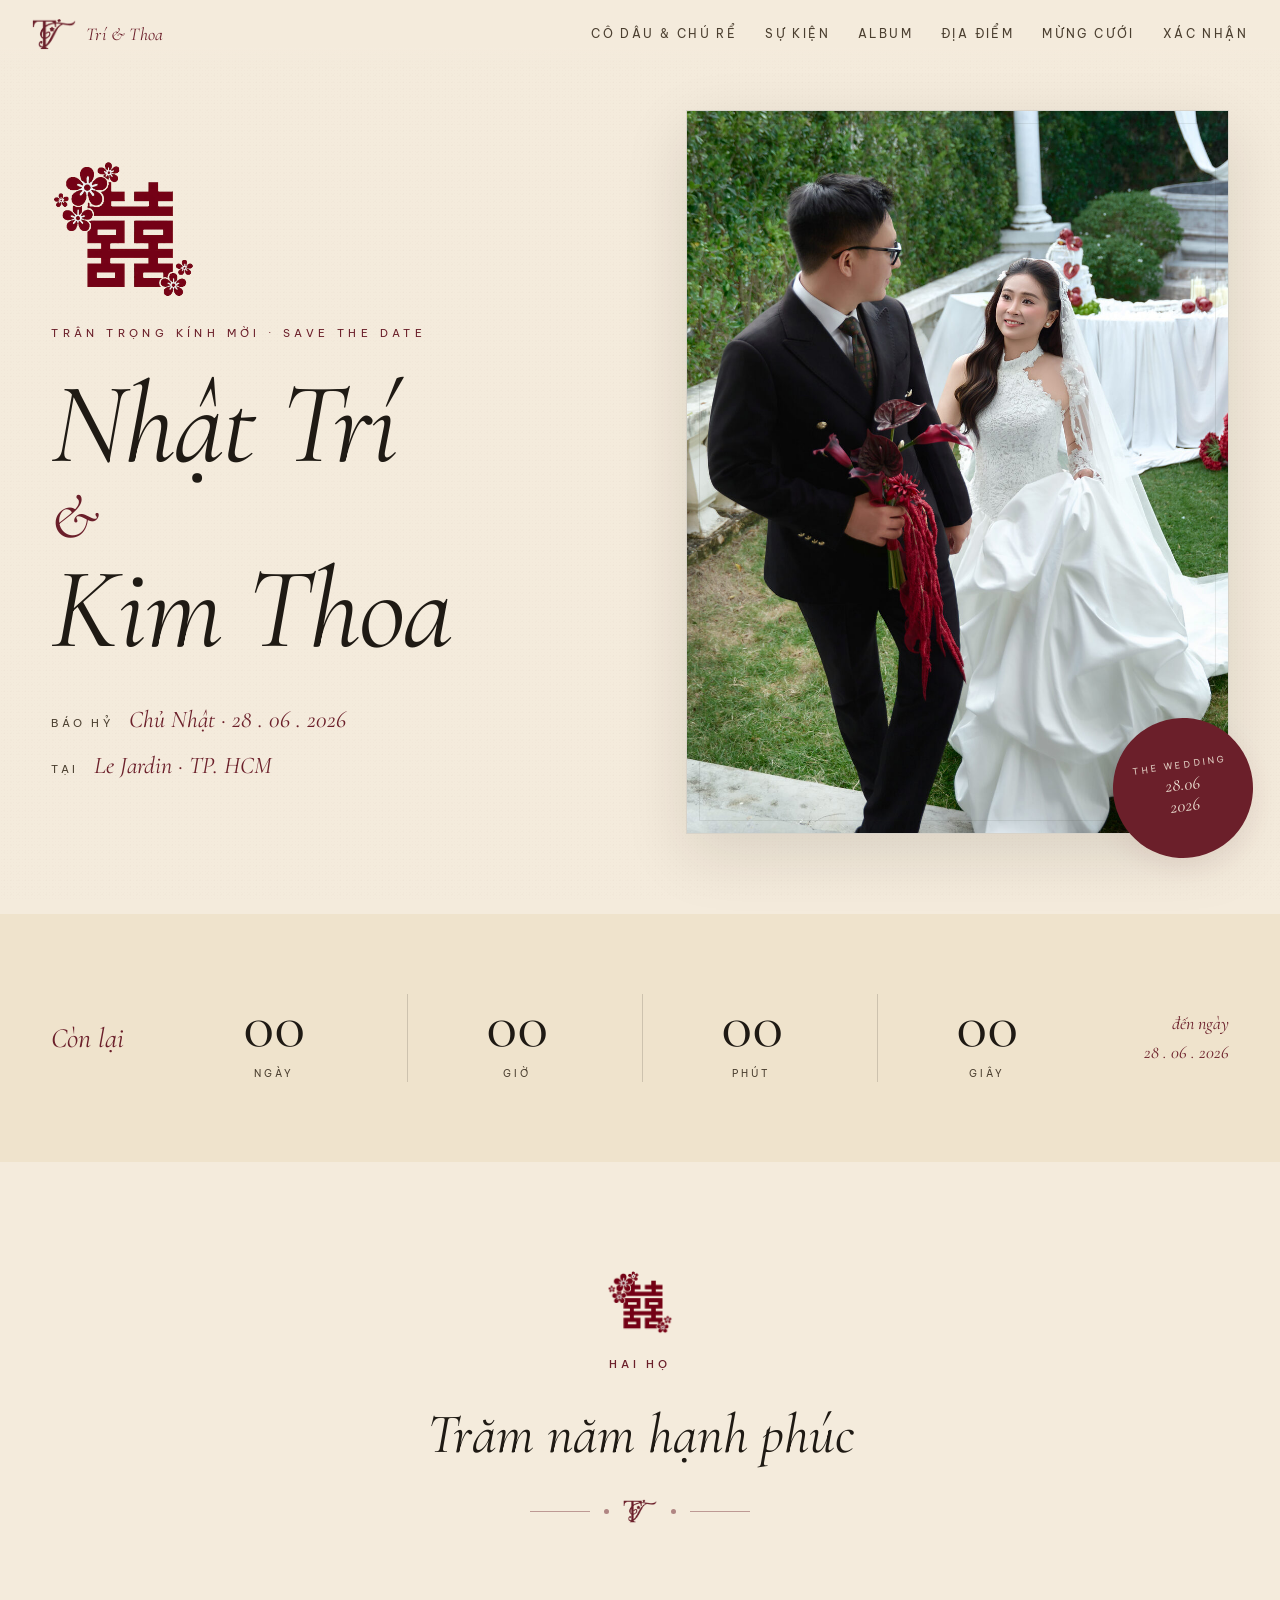
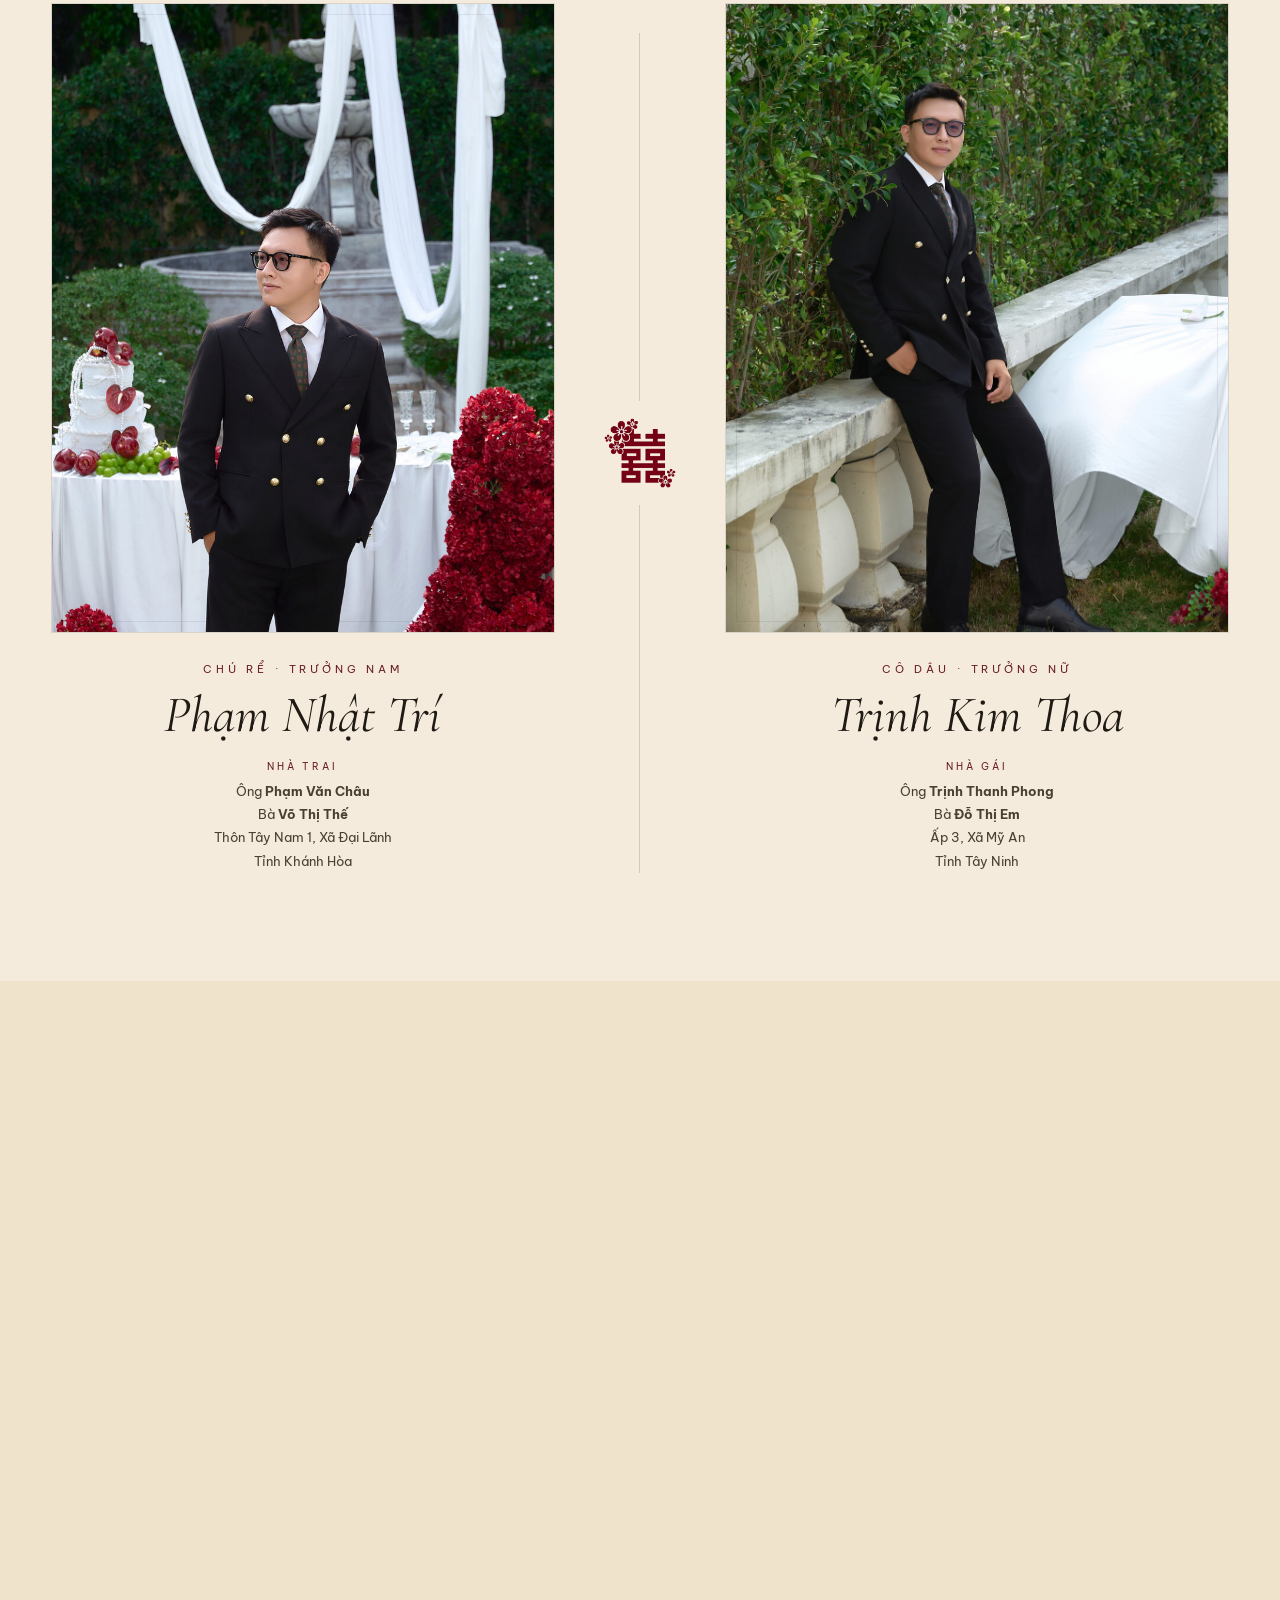
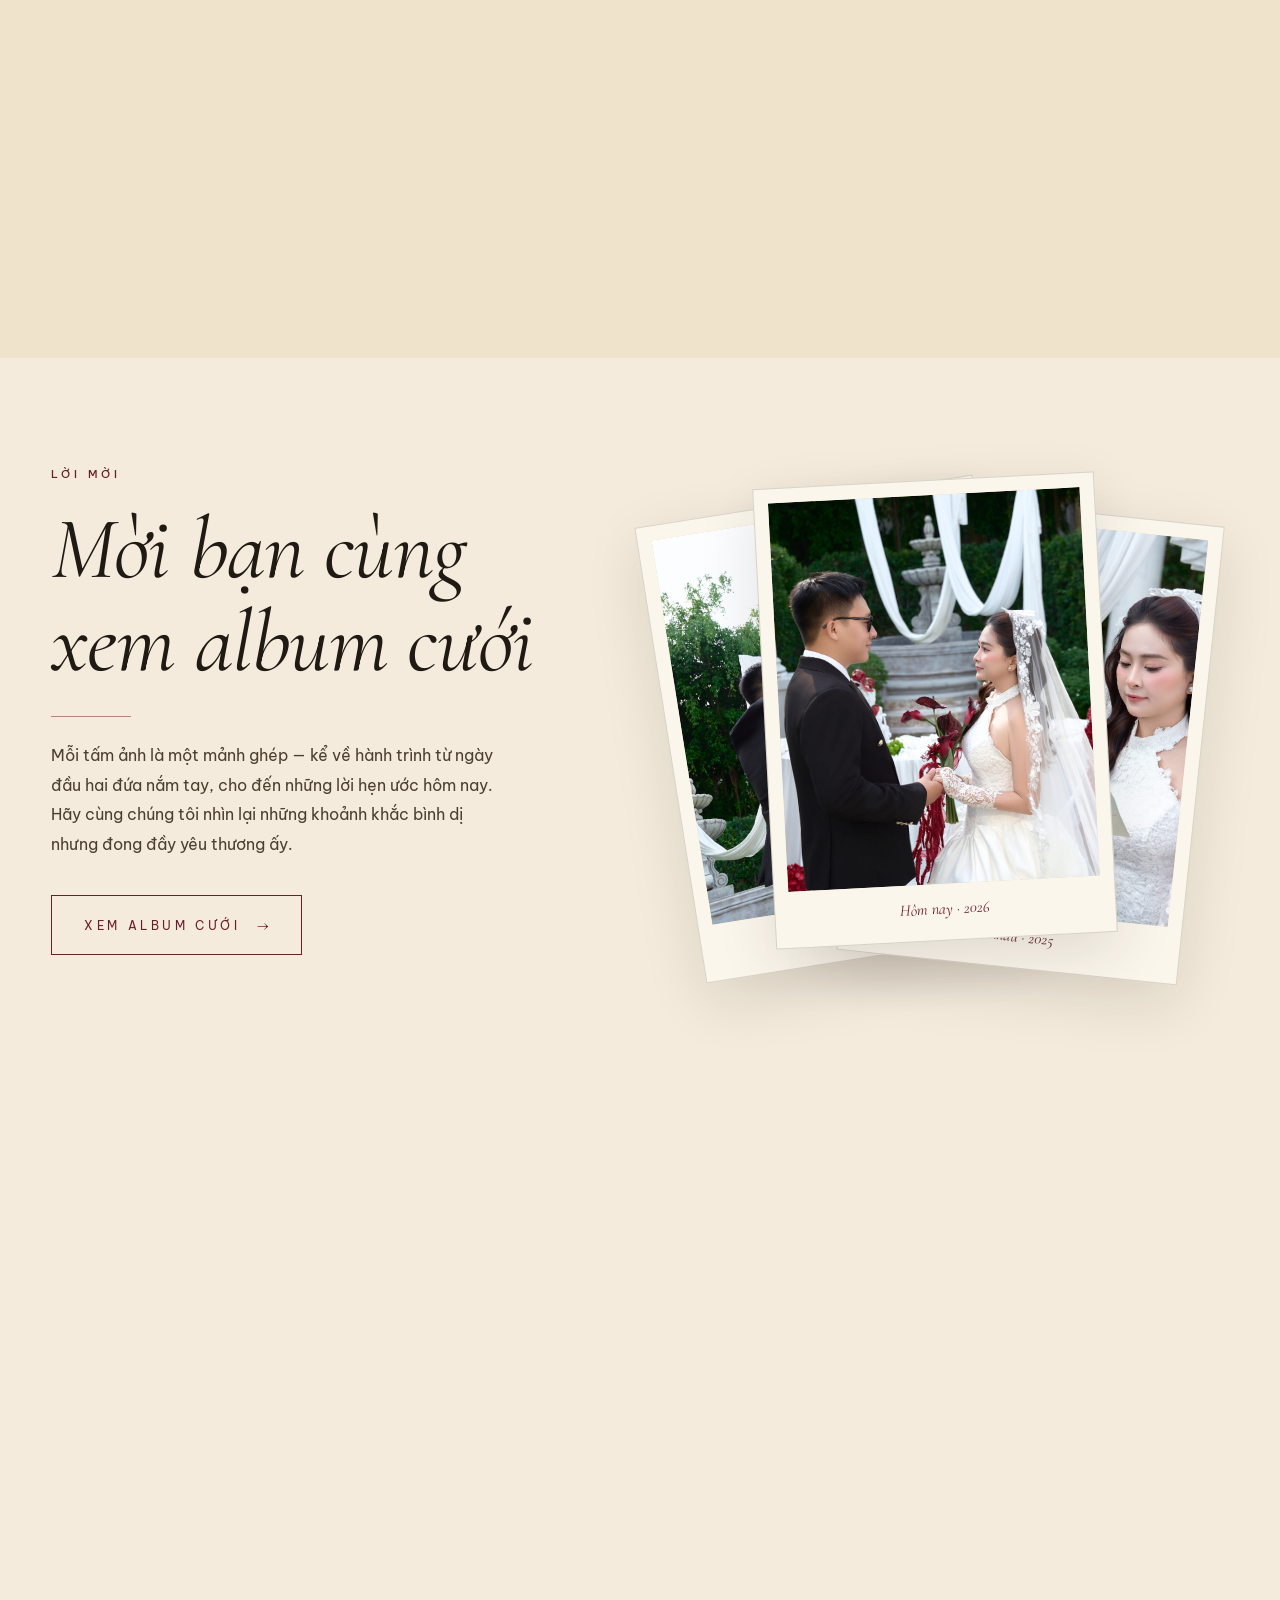
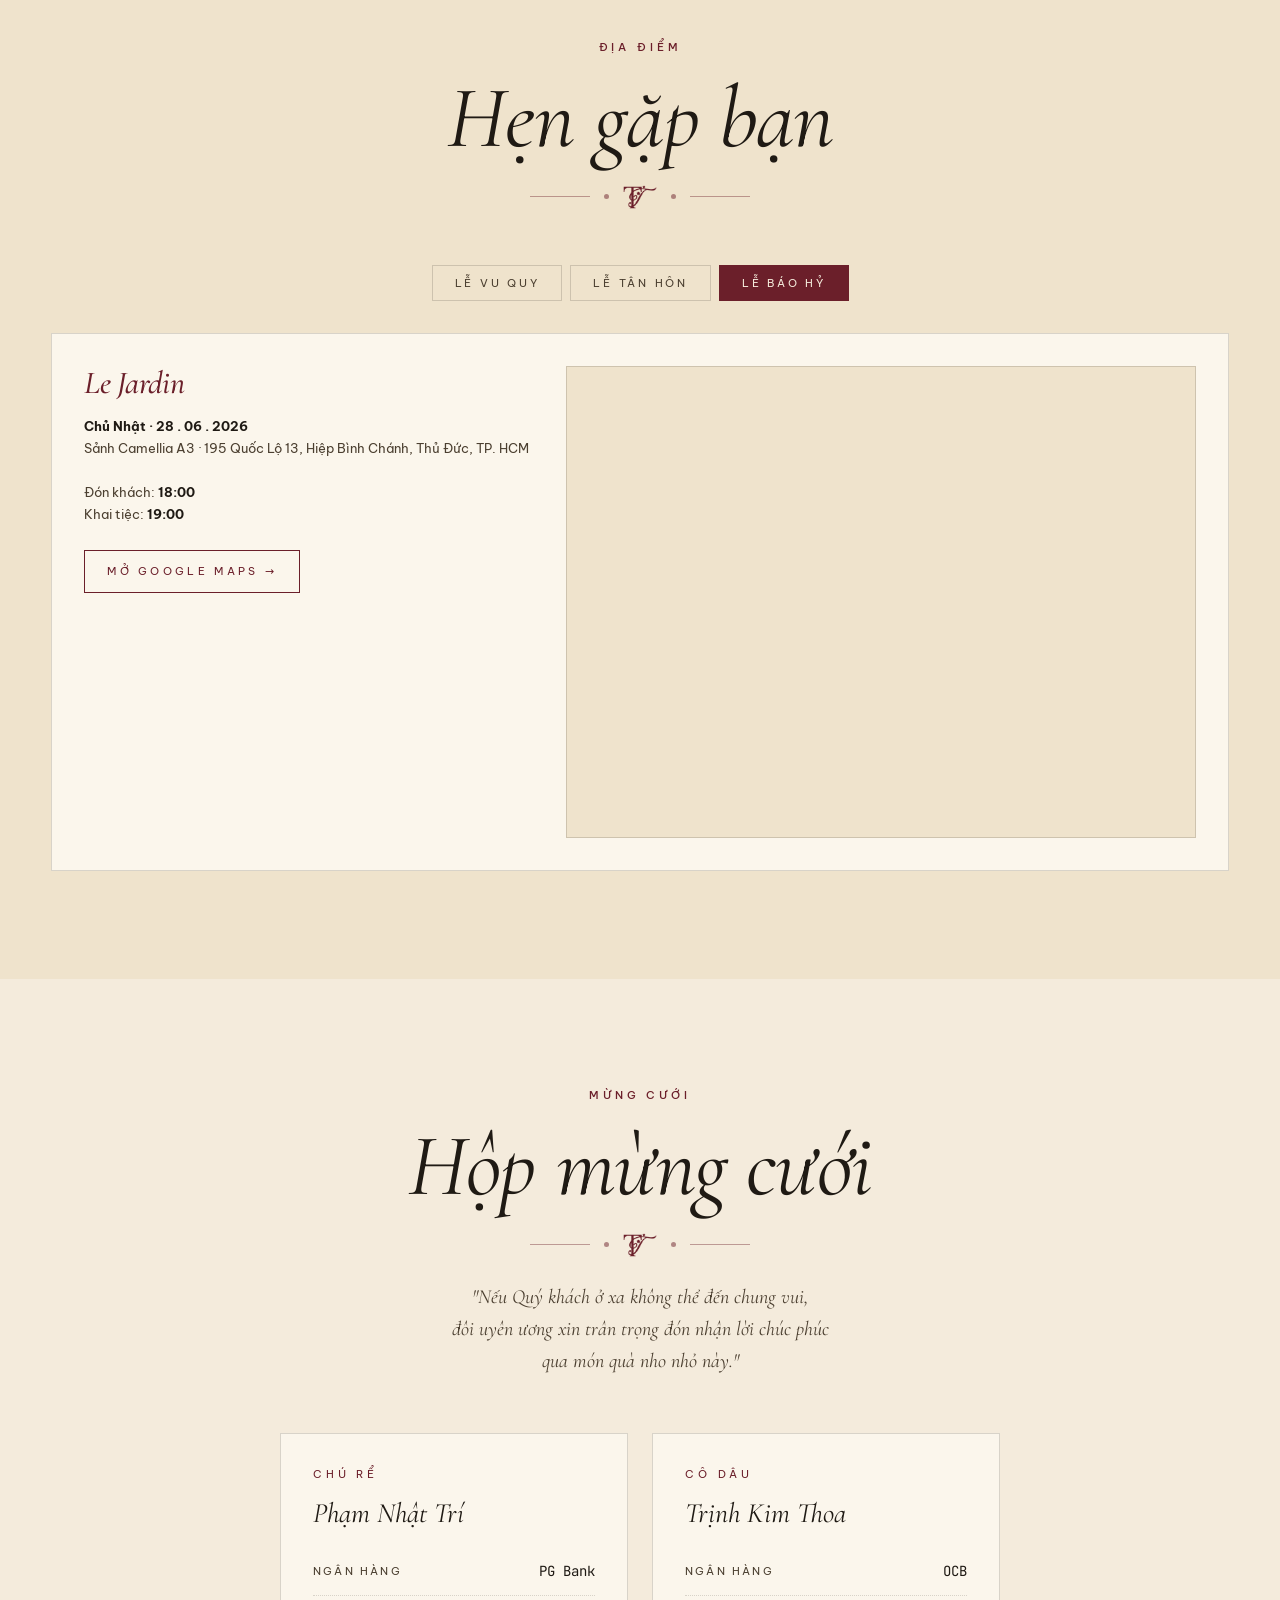
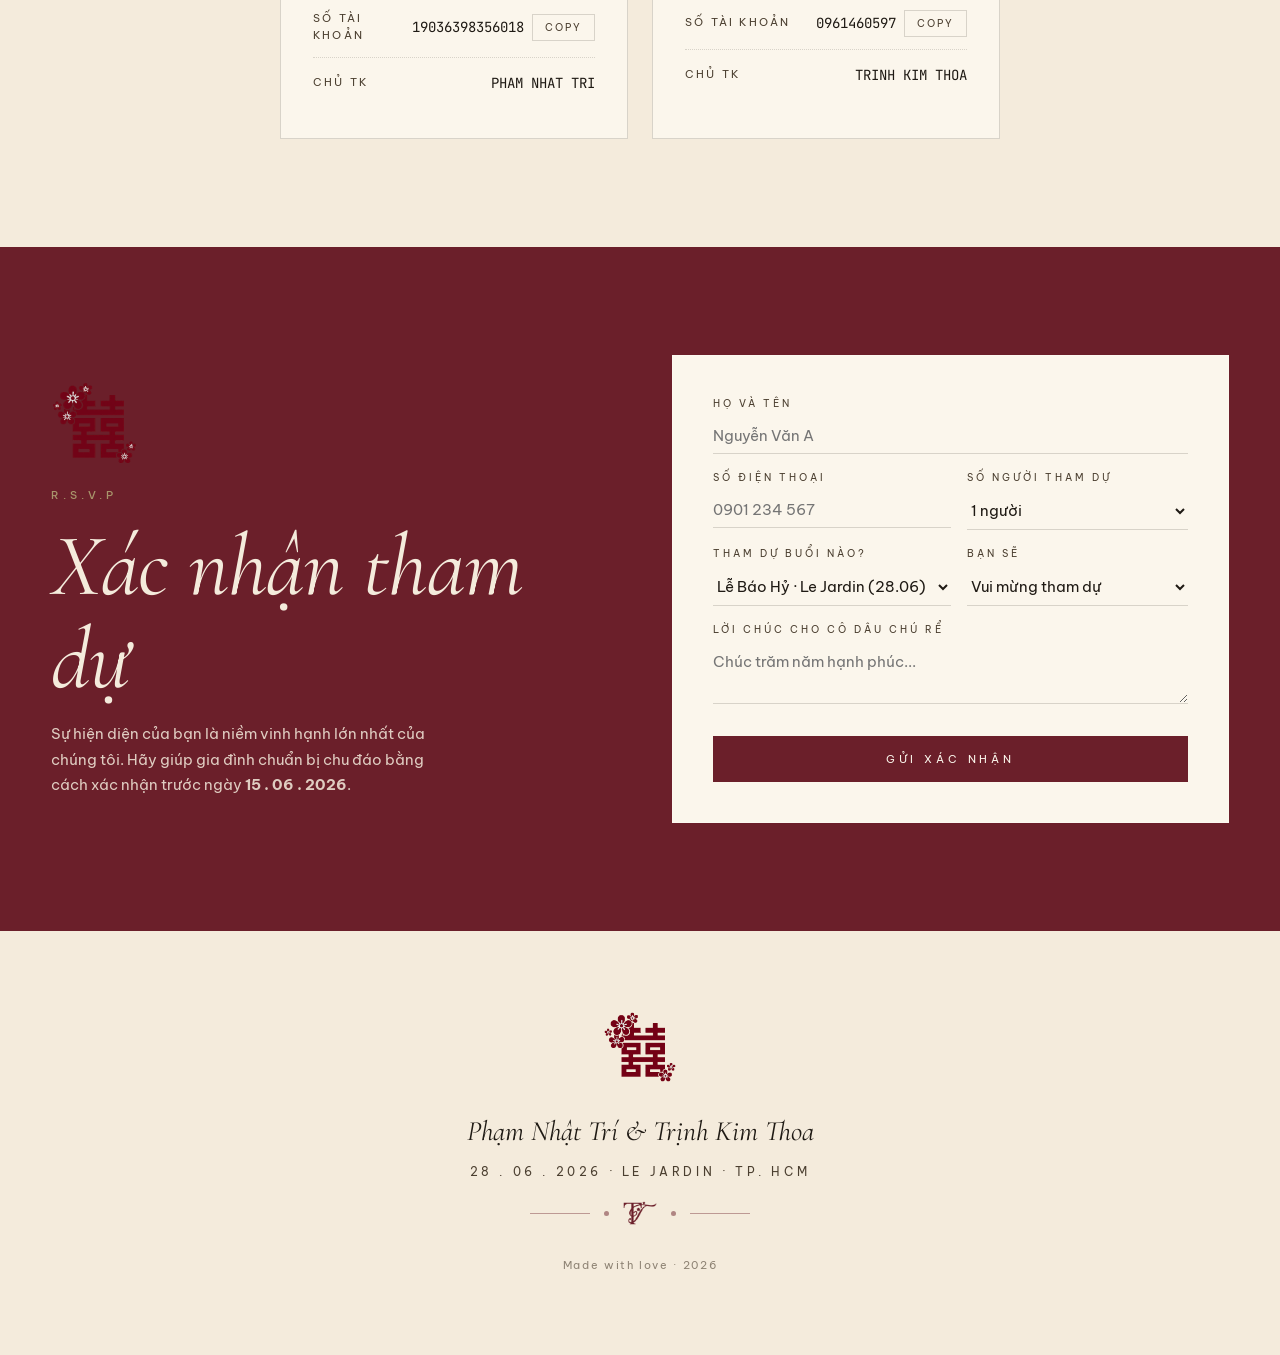
==== site/index.html @ a93644ba "feat: initial wedding site for Phạm Nhật Trí & Trịnh Kim Thoa (28.06.2026)" ====
<!doctype html>
<html lang="vi">
  <head>
    <meta charset="utf-8" />
    <meta name="viewport" content="width=device-width,initial-scale=1" />
    <title>Phạm Nhật Trí & Trịnh Kim Thoa · 28.06.2026</title>
    <meta
      name="description"
      content="Website báo hỷ của Phạm Nhật Trí và Trịnh Kim Thoa — 28.06.2026 tại Le Jardin, TP. HCM"
    />

    <link rel="preconnect" href="https://fonts.googleapis.com" />
    <link rel="preconnect" href="https://fonts.gstatic.com" crossorigin />
    <link
      href="https://fonts.googleapis.com/css2?family=Cormorant+Garamond:ital,wght@0,400;0,500;0,600;1,400;1,500&family=Be+Vietnam+Pro:wght@300;400;500;600&family=Ma+Shan+Zheng&family=JetBrains+Mono:wght@400;500&display=swap"
      rel="stylesheet"
    />

    <link rel="stylesheet" href="styles.css" />
  </head>
  <body>
    <!-- NAV -->
    <nav class="nav" id="nav">
      <a href="#top" class="nav__logo">
        <img
          src="assets/logo-tt.png"
          alt=""
          style="height: 32px; width: auto; display: block"
        />
        <span class="nav__brand">Trí &amp; Thoa</span>
      </a>
      <div class="nav__links">
        <a href="#couple">Cô dâu &amp; Chú rể</a>
        <a href="#events">Sự kiện</a>
        <a href="#album-invite">Album</a>
        <a href="#map">Địa điểm</a>
        <a href="#gift">Mừng cưới</a>
        <a href="#rsvp">Xác nhận</a>
      </div>
    </nav>

    <!-- HERO -->
    <section class="hero section" id="top">
      <div class="container">
        <div class="hero__inner">
          <div class="hero__copy">
            <div class="reveal hero__hy">
              <img
                class="hy-img"
                src="assets/hy-stylized.png"
                alt="囍 Song hỷ"
                style="height: 140px; width: auto; display: inline-block"
              />
            </div>
            <div class="reveal reveal-delay-1 hero__sub">
              Trân trọng kính mời · Save the date
            </div>
            <div class="reveal reveal-delay-2">
              <div class="hero__names">
                <span class="name">Nhật Trí</span>
                <span class="amp">&amp;</span>
                <span class="name">Kim Thoa</span>
              </div>
            </div>
            <div class="reveal reveal-delay-3">
              <div class="hero__date">
                <span class="hero__date-label">Báo Hỷ</span>
                <span class="hero__date-value">Chủ Nhật · 28 . 06 . 2026</span>
              </div>
              <div class="hero__date" style="margin-top: 8px">
                <span class="hero__date-label">Tại</span>
                <span class="hero__date-value">Le Jardin · TP. HCM</span>
              </div>
            </div>
          </div>
          <div class="reveal reveal-delay-2 hero__visual">
            <div class="hero__photo-frame">
              <div class="img-slot" data-placeholder="Ảnh cưới chính">
                <img
                  src="images/hero.jpg"
                  alt="Phạm Nhật Trí và Trịnh Kim Thoa"
                />
              </div>
            </div>
            <div class="hero__stamp">
              <div>
                <small>The Wedding</small>
                28.06<br />2026
              </div>
            </div>
          </div>
        </div>
      </div>
    </section>

    <!-- COUNTDOWN -->
    <section class="countdown">
      <div class="container">
        <div class="countdown__inner">
          <div class="countdown__label">Còn lại</div>
          <div class="countdown__grid" id="countdown">
            <div class="countdown__cell">
              <div class="countdown__num" data-unit="days">00</div>
              <div class="countdown__unit">Ngày</div>
            </div>
            <div class="countdown__cell">
              <div class="countdown__num" data-unit="hours">00</div>
              <div class="countdown__unit">Giờ</div>
            </div>
            <div class="countdown__cell">
              <div class="countdown__num" data-unit="mins">00</div>
              <div class="countdown__unit">Phút</div>
            </div>
            <div class="countdown__cell">
              <div class="countdown__num" data-unit="secs">00</div>
              <div class="countdown__unit">Giây</div>
            </div>
          </div>
          <div class="countdown__date">đến ngày<br />28 . 06 . 2026</div>
        </div>
      </div>
    </section>

    <!-- COUPLE -->
    <section class="couple section" id="couple">
      <div class="container">
        <div class="reveal couple__head">
          <div class="couple__hy">
            <img
              class="hy-img"
              src="assets/hy-stylized.png"
              alt="囍"
              style="height: 64px; width: auto; display: inline-block"
            />
          </div>
          <div class="eyebrow" style="margin-bottom: 16px">Hai Họ</div>
          <div class="couple__title">Trăm năm hạnh phúc</div>
          <div class="flourish">
            <span class="line"></span><span class="dot"></span>
            <img
              src="assets/logo-tt.png"
              alt=""
              style="height: 24px; width: auto; display: block"
            />
            <span class="dot"></span><span class="line"></span>
          </div>
        </div>
        <div class="couple__grid">
          <div class="reveal reveal-delay-1 person">
            <div class="person__photo">
              <div class="img-slot" data-placeholder="Ảnh chú rể">
                <img src="images/groom.jpg" alt="Chú rể Phạm Nhật Trí" />
              </div>
            </div>
            <div class="person__role">Chú Rể · Trưởng Nam</div>
            <div class="person__name">Phạm Nhật Trí</div>
            <div class="person__parents">
              <span class="label">Nhà Trai</span>
              Ông <strong>Phạm Văn Châu</strong><br />
              Bà <strong>Võ Thị Thế</strong><br />
              Thôn Tây Nam 1, Xã Đại Lãnh<br />
              Tỉnh Khánh Hòa
            </div>
          </div>

          <div class="couple__divider">
            <span class="line"></span>
            <img
              class="hy-img"
              src="assets/hy-stylized.png"
              alt="囍"
              style="height: 72px; width: auto; display: inline-block"
            />
            <span class="line"></span>
          </div>

          <div class="reveal reveal-delay-2 person">
            <div class="person__photo">
              <div class="img-slot" data-placeholder="Ảnh cô dâu">
                <img src="images/bride.jpg" alt="Cô dâu Trịnh Kim Thoa" />
              </div>
            </div>
            <div class="person__role">Cô Dâu · Trưởng Nữ</div>
            <div class="person__name">Trịnh Kim Thoa</div>
            <div class="person__parents">
              <span class="label">Nhà Gái</span>
              Ông <strong>Trịnh Thanh Phong</strong><br />
              Bà <strong>Đỗ Thị Em</strong><br />
              Ấp 3, Xã Mỹ An<br />
              Tỉnh Tây Ninh
            </div>
          </div>
        </div>
      </div>
    </section>

    <!-- EVENTS -->
    <section class="events section" id="events">
      <div class="container">
        <div class="reveal events__head">
          <div class="eyebrow" style="margin-bottom: 16px">Ba Lễ Cưới</div>
          <h2 class="display-lg display-italic">Sự kiện</h2>
          <div class="flourish">
            <span class="line"></span><span class="dot"></span>
            <img
              src="assets/logo-tt.png"
              alt=""
              style="height: 24px; width: auto; display: block"
            />
            <span class="dot"></span><span class="line"></span>
          </div>
        </div>
        <div class="events__list">
          <div class="reveal reveal-delay-1 event-card">
            <div class="event-card__num">— I —</div>
            <div class="event-card__name">Lễ Vu Quy</div>
            <div class="event-card__sub">Tiệc Nhà Gái</div>
            <div class="event-card__date">
              <span class="event-card__day">20</span>
              <span class="event-card__monthyear"
                >tháng 06 · 2026<br /><em>Thứ Bảy</em></span
              >
            </div>
            <div class="event-card__lunar">
              Nhằm ngày 06 tháng 05 năm Bính Ngọ
            </div>
            <div class="event-card__time">
              <div>Đón khách: <strong>10:00</strong></div>
              <div>Khai tiệc: <strong>11:00</strong></div>
            </div>
            <div class="event-card__place">
              <strong>Tư Gia</strong>
              Ấp 3, Xã Mỹ An, Tỉnh Tây Ninh
            </div>
          </div>

          <div class="reveal reveal-delay-2 event-card">
            <div class="event-card__num">— II —</div>
            <div class="event-card__name">Lễ Tân Hôn</div>
            <div class="event-card__sub">Tiệc Nhà Trai</div>
            <div class="event-card__date">
              <span class="event-card__day">24</span>
              <span class="event-card__monthyear"
                >tháng 06 · 2026<br /><em>Thứ Tư</em></span
              >
            </div>
            <div class="event-card__lunar">
              Nhằm ngày 10 tháng 05 năm Bính Ngọ
            </div>
            <div class="event-card__time">
              <div>Đón khách: <strong>17:30</strong></div>
              <div>Khai tiệc: <strong>18:30</strong></div>
            </div>
            <div class="event-card__place">
              <strong>KDL Đại Lãnh Beach</strong>
              Xã Đại Lãnh, Tỉnh Khánh Hòa
            </div>
          </div>

          <div class="reveal reveal-delay-3 event-card">
            <div class="event-card__num">— III —</div>
            <div class="event-card__name">Lễ Báo Hỷ</div>
            <div class="event-card__sub">Tiệc Chung</div>
            <div class="event-card__date">
              <span class="event-card__day">28</span>
              <span class="event-card__monthyear"
                >tháng 06 · 2026<br /><em>Chủ Nhật</em></span
              >
            </div>
            <div class="event-card__lunar">
              Nhằm ngày 14 tháng 05 năm Bính Ngọ
            </div>
            <div class="event-card__time">
              <div>Đón khách: <strong>18:00</strong></div>
              <div>Khai tiệc: <strong>19:00</strong></div>
            </div>
            <div class="event-card__place">
              <strong>Le Jardin</strong>
              Sảnh Camellia A3 · 195 Quốc Lộ 13, Hiệp Bình Chánh, Thủ Đức, TP.
              HCM
            </div>
          </div>
        </div>
      </div>
    </section>

    <!-- ALBUM INVITE -->
    <section class="album-invite section" id="album-invite">
      <div class="container">
        <div class="album-invite__inner">
          <div class="reveal album-invite__copy">
            <div class="eyebrow">Lời mời</div>
            <h2 class="display-lg display-italic album-invite__title">
              Mời bạn cùng<br />xem album cưới
            </h2>
            <div class="album-invite__rule"></div>
            <p class="album-invite__text">
              Mỗi tấm ảnh là một mảnh ghép — kể về hành trình từ ngày đầu hai
              đứa nắm tay, cho đến những lời hẹn ước hôm nay. Hãy cùng chúng tôi
              nhìn lại những khoảnh khắc bình dị nhưng đong đầy yêu thương ấy.
            </p>
            <button class="album-invite__cta" id="album-cta" type="button">
              <span>Xem album cưới</span>
              <span class="arrow" aria-hidden="true">→</span>
            </button>
          </div>
          <div class="reveal reveal-delay-1 album-invite__visual">
            <div class="album-invite__stack">
              <div class="polaroid polaroid--3">
                <div class="polaroid__photo">
                  <div class="img-slot" data-placeholder="Ảnh cover 03">
                    <img src="images/polaroid-3.jpg" alt="" />
                  </div>
                </div>
                <div class="polaroid__caption">Ngày ấy · 2024</div>
              </div>
              <div class="polaroid polaroid--2">
                <div class="polaroid__photo">
                  <div class="img-slot" data-placeholder="Ảnh cover 02">
                    <img src="images/polaroid-2.jpg" alt="" />
                  </div>
                </div>
                <div class="polaroid__caption">Bên nhau · 2025</div>
              </div>
              <div class="polaroid polaroid--1">
                <div class="polaroid__photo">
                  <div class="img-slot" data-placeholder="Ảnh cover 01">
                    <img src="images/polaroid-1.jpg" alt="" />
                  </div>
                </div>
                <div class="polaroid__caption">Hôm nay · 2026</div>
              </div>
            </div>
          </div>
        </div>
      </div>
    </section>

    <!-- GALLERY -->
    <section class="gallery section" id="gallery">
      <div class="container">
        <div class="reveal gallery__head">
          <div class="eyebrow" style="margin-bottom: 16px">Khoảnh khắc</div>
          <h2 class="display-lg display-italic">Hành trình bên nhau</h2>
          <div class="flourish">
            <span class="line"></span><span class="dot"></span>
            <img
              src="assets/logo-tt.png"
              alt=""
              style="height: 24px; width: auto; display: block"
            />
            <span class="dot"></span><span class="line"></span>
          </div>
        </div>
        <div class="gallery__grid">
          <div class="reveal reveal-delay-1 gallery__item gi-a">
            <div class="img-slot" data-placeholder="Ảnh 01">
              <img src="images/gallery-a.jpg" alt="" loading="lazy" />
            </div>
          </div>
          <div class="reveal reveal-delay-2 gallery__item gi-b">
            <div class="img-slot" data-placeholder="Ảnh 02">
              <img src="images/gallery-b.jpg" alt="" loading="lazy" />
            </div>
          </div>
          <div class="reveal reveal-delay-3 gallery__item gi-c">
            <div class="img-slot" data-placeholder="Ảnh 03">
              <img src="images/gallery-c.jpg" alt="" loading="lazy" />
            </div>
          </div>
          <div class="reveal reveal-delay-4 gallery__item gi-d">
            <div class="img-slot" data-placeholder="Ảnh 04">
              <img src="images/gallery-d.jpg" alt="" loading="lazy" />
            </div>
          </div>
          <div class="reveal reveal-delay-1 gallery__item gi-e">
            <div class="img-slot" data-placeholder="Ảnh 05">
              <img src="images/gallery-e.jpg" alt="" loading="lazy" />
            </div>
          </div>
          <div class="reveal reveal-delay-2 gallery__item gi-f">
            <div class="img-slot" data-placeholder="Ảnh 06">
              <img src="images/gallery-f.jpg" alt="" loading="lazy" />
            </div>
          </div>
          <div class="reveal reveal-delay-3 gallery__item gi-g">
            <div class="img-slot" data-placeholder="Ảnh 07">
              <img src="images/gallery-g.jpg" alt="" loading="lazy" />
            </div>
          </div>
        </div>
      </div>
    </section>

    <!-- MAP -->
    <section class="map section" id="map">
      <div class="container">
        <div class="reveal map__head">
          <div class="eyebrow" style="margin-bottom: 16px">Địa điểm</div>
          <h2 class="display-lg display-italic">Hẹn gặp bạn</h2>
          <div class="flourish">
            <span class="line"></span><span class="dot"></span>
            <img
              src="assets/logo-tt.png"
              alt=""
              style="height: 24px; width: auto; display: block"
            />
            <span class="dot"></span><span class="line"></span>
          </div>
        </div>
        <div class="map__tabs" id="map-tabs">
          <button class="map__tab" data-tab="0" type="button">Lễ Vu Quy</button>
          <button class="map__tab" data-tab="1" type="button">
            Lễ Tân Hôn
          </button>
          <button class="map__tab active" data-tab="2" type="button">
            Lễ Báo Hỷ
          </button>
        </div>
        <div class="map__panel">
          <div class="map__info">
            <h3 id="map-place">Le Jardin</h3>
            <div class="meta">
              <strong id="map-when">Chủ Nhật · 28 . 06 . 2026</strong><br />
              <span id="map-address"
                >Sảnh Camellia A3 · 195 Quốc Lộ 13, Hiệp Bình Chánh, Thủ Đức,
                TP. HCM</span
              ><br /><br />
              <div id="map-times">
                <div>Đón khách: <strong>18:00</strong></div>
                <div>Khai tiệc: <strong>19:00</strong></div>
              </div>
            </div>
            <a
              class="map__cta"
              id="map-cta"
              href="#"
              target="_blank"
              rel="noreferrer"
            >
              Mở Google Maps →
            </a>
          </div>
          <div class="map__frame">
            <iframe
              id="map-iframe"
              title="Bản đồ"
              src=""
              loading="lazy"
              referrerpolicy="no-referrer-when-downgrade"
            ></iframe>
          </div>
        </div>
      </div>
    </section>

    <!-- GIFT -->
    <section class="gift section" id="gift">
      <div class="container-narrow">
        <div class="reveal gift__head">
          <div class="eyebrow" style="margin-bottom: 16px">Mừng cưới</div>
          <h2 class="display-lg display-italic">Hộp mừng cưới</h2>
          <div class="flourish">
            <span class="line"></span><span class="dot"></span>
            <img
              src="assets/logo-tt.png"
              alt=""
              style="height: 24px; width: auto; display: block"
            />
            <span class="dot"></span><span class="line"></span>
          </div>
          <p class="gift__poem">
            "Nếu Quý khách ở xa không thể đến chung vui,<br />
            đôi uyên ương xin trân trọng đón nhận lời chúc phúc<br />
            qua món quà nho nhỏ này."
          </p>
        </div>
        <div class="gift__grid" style="margin-top: 56px">
          <div class="reveal reveal-delay-1 bank-card">
            <div class="bank-card__role">Chú Rể</div>
            <div class="bank-card__name">Phạm Nhật Trí</div>
            <div class="bank-card__rows">
              <div class="bank-row">
                <span class="k">Ngân hàng</span
                ><span class="vw"><span class="v">PG Bank</span></span>
              </div>
              <div class="bank-row">
                <span class="k">Số tài khoản</span
                ><span class="vw"
                  ><span class="v">19036398356018</span
                  ><button type="button" data-copy="19036398356018">
                    Copy
                  </button></span
                >
              </div>
              <div class="bank-row">
                <span class="k">Chủ TK</span
                ><span class="vw"><span class="v">PHAM NHAT TRI</span></span>
              </div>
            </div>
          </div>
          <div class="reveal reveal-delay-2 bank-card">
            <div class="bank-card__role">Cô Dâu</div>
            <div class="bank-card__name">Trịnh Kim Thoa</div>
            <div class="bank-card__rows">
              <div class="bank-row">
                <span class="k">Ngân hàng</span
                ><span class="vw"><span class="v">OCB</span></span>
              </div>
              <div class="bank-row">
                <span class="k">Số tài khoản</span
                ><span class="vw"
                  ><span class="v">0961460597</span
                  ><button type="button" data-copy="0961460597">
                    Copy
                  </button></span
                >
              </div>
              <div class="bank-row">
                <span class="k">Chủ TK</span
                ><span class="vw"><span class="v">TRINH KIM THOA</span></span>
              </div>
            </div>
          </div>
        </div>
      </div>
    </section>

    <!-- RSVP -->
    <section class="rsvp section" id="rsvp">
      <div class="container">
        <div class="rsvp__inner">
          <div class="reveal rsvp__copy">
            <div class="rsvp__hy">
              <img
                class="hy-img"
                src="assets/hy-stylized.png"
                alt="囍"
                style="height: 84px; width: auto; display: inline-block"
              />
            </div>
            <span class="eyebrow">R.S.V.P</span>
            <h2 class="display-lg display-italic">Xác nhận tham dự</h2>
            <p>
              Sự hiện diện của bạn là niềm vinh hạnh lớn nhất của chúng tôi. Hãy
              giúp gia đình chuẩn bị chu đáo bằng cách xác nhận trước ngày
              <strong>15 . 06 . 2026</strong>.
            </p>
          </div>
          <div class="reveal reveal-delay-1 rsvp__form" id="rsvp-wrap">
            <form id="rsvp-form" class="rsvp__form-grid">
              <div class="rsvp__field full">
                <label for="r-name">Họ và tên</label>
                <input
                  id="r-name"
                  name="name"
                  required
                  placeholder="Nguyễn Văn A"
                />
              </div>
              <div class="rsvp__field">
                <label for="r-phone">Số điện thoại</label>
                <input
                  id="r-phone"
                  name="phone"
                  required
                  placeholder="0901 234 567"
                />
              </div>
              <div class="rsvp__field">
                <label for="r-guests">Số người tham dự</label>
                <select id="r-guests" name="guests">
                  <option value="1">1 người</option>
                  <option value="2">2 người</option>
                  <option value="3">3 người</option>
                  <option value="4">4 người</option>
                  <option value="5+">5 người trở lên</option>
                </select>
              </div>
              <div class="rsvp__field">
                <label for="r-event">Tham dự buổi nào?</label>
                <select id="r-event" name="event">
                  <option value="vu-quy">Lễ Vu Quy · Tây Ninh (20.06)</option>
                  <option value="tan-hon">Lễ Tân Hôn · Đại Lãnh (24.06)</option>
                  <option value="le-jardin" selected>
                    Lễ Báo Hỷ · Le Jardin (28.06)
                  </option>
                </select>
              </div>
              <div class="rsvp__field">
                <label for="r-att">Bạn sẽ</label>
                <select id="r-att" name="attendance">
                  <option value="yes">Vui mừng tham dự</option>
                  <option value="no">Tiếc — không thể đến</option>
                </select>
              </div>
              <div class="rsvp__field full">
                <label for="r-wishes">Lời chúc cho cô dâu chú rể</label>
                <textarea
                  id="r-wishes"
                  name="wishes"
                  placeholder="Chúc trăm năm hạnh phúc..."
                ></textarea>
              </div>
              <button type="submit" class="rsvp__submit">Gửi xác nhận</button>
            </form>
          </div>
        </div>
      </div>
    </section>

    <!-- FOOTER -->
    <footer class="footer">
      <div class="container">
        <div class="footer__hy">
          <img
            class="hy-img"
            src="assets/hy-stylized.png"
            alt="囍"
            style="height: 72px; width: auto; display: inline-block"
          />
        </div>
        <div class="footer__names">Phạm Nhật Trí &amp; Trịnh Kim Thoa</div>
        <div class="footer__date">28 . 06 . 2026 · Le Jardin · TP. HCM</div>
        <div class="flourish">
          <span class="line"></span><span class="dot"></span>
          <img
            src="assets/logo-tt.png"
            alt=""
            style="height: 24px; width: auto; display: block"
          />
          <span class="dot"></span><span class="line"></span>
        </div>
        <div class="footer__credit">Made with love · 2026</div>
      </div>
    </footer>

    <!-- PETALS (filled by JS) -->
    <div class="petals" id="petals" aria-hidden="true"></div>

    <script src="main.js"></script>
  </body>
</html>
---- site/styles.css ----
/* ============================================================
   Đám cưới Trí + Thoa — Stylesheet (static build)
   Burgundy-on-cream invitation aesthetic
   ============================================================ */

:root {
  --bg: #f4ebdc;
  --bg-soft: #efe3cc;
  --bg-card: #fbf6ec;
  --ink: #1f1a14;
  --ink-soft: #4b3f30;
  --accent: #6b1f2a;
  --accent-soft: #8c3742;
  --gold: #a8946b;
  --rule: rgba(31, 26, 20, 0.16);
  --rule-soft: rgba(31, 26, 20, 0.08);

  --font-display: "Cormorant Garamond", "EB Garamond", Georgia, serif;
  --font-body: "Be Vietnam Pro", "Inter", system-ui, sans-serif;
  --font-han: "Ma Shan Zheng", "Noto Serif TC", serif;
  --font-mono: "JetBrains Mono", ui-monospace, monospace;

  --radius: 2px;
  --shadow-sm: 0 1px 2px rgba(31, 26, 20, 0.06);
  --shadow-md: 0 8px 30px rgba(107, 31, 42, 0.08);
  --shadow-lg: 0 20px 60px rgba(31, 26, 20, 0.12);
}

* {
  box-sizing: border-box;
  margin: 0;
  padding: 0;
}
html {
  scroll-behavior: smooth;
}
body {
  font-family: var(--font-body);
  background: var(--bg);
  color: var(--ink);
  line-height: 1.6;
  -webkit-font-smoothing: antialiased;
  text-rendering: optimizeLegibility;
  overflow-x: hidden;
}
img {
  max-width: 100%;
  display: block;
}
a {
  color: inherit;
  text-decoration: none;
}

/* paper texture */
body::before {
  content: "";
  position: fixed;
  inset: 0;
  pointer-events: none;
  background-image:
    radial-gradient(rgba(107, 31, 42, 0.025) 1px, transparent 1px),
    radial-gradient(rgba(31, 26, 20, 0.018) 1px, transparent 1px);
  background-size:
    3px 3px,
    7px 7px;
  background-position:
    0 0,
    1px 2px;
  opacity: 0.6;
  z-index: 1;
  mix-blend-mode: multiply;
}

.container {
  width: min(1200px, 92vw);
  margin-inline: auto;
  position: relative;
  z-index: 2;
}
.container-narrow {
  width: min(720px, 92vw);
  margin-inline: auto;
  position: relative;
  z-index: 2;
}
.section {
  padding-block: clamp(80px, 12vh, 160px);
  position: relative;
}

.eyebrow {
  font-family: var(--font-body);
  font-size: 11px;
  letter-spacing: 0.35em;
  text-transform: uppercase;
  color: var(--accent);
  font-weight: 500;
}

h1,
h2,
h3,
.display {
  font-family: var(--font-display);
  font-weight: 500;
  color: var(--ink);
  line-height: 1.05;
  letter-spacing: -0.01em;
}
.display-xl {
  font-size: clamp(56px, 11vw, 144px);
}
.display-lg {
  font-size: clamp(40px, 7vw, 88px);
}
.display-md {
  font-size: clamp(28px, 4vw, 48px);
}
.display-italic {
  font-style: italic;
  font-weight: 400;
}

/* reveal-on-scroll */
.reveal {
  opacity: 0;
  transform: translateY(24px);
  transition:
    opacity 0.9s cubic-bezier(0.22, 1, 0.36, 1),
    transform 0.9s cubic-bezier(0.22, 1, 0.36, 1);
}
.reveal.in {
  opacity: 1;
  transform: translateY(0);
}
.reveal-delay-1 {
  transition-delay: 0.12s;
}
.reveal-delay-2 {
  transition-delay: 0.24s;
}
.reveal-delay-3 {
  transition-delay: 0.36s;
}
.reveal-delay-4 {
  transition-delay: 0.48s;
}

/* ---------- image-slot placeholder (static stand-in) ---------- */
.img-slot {
  position: absolute;
  inset: 0;
  background: rgba(0, 0, 0, 0.04);
  display: flex;
  align-items: center;
  justify-content: center;
  text-align: center;
  padding: 12px;
  color: rgba(0, 0, 0, 0.55);
  font: 13px/1.3 var(--font-body);
  overflow: hidden;
}
.img-slot::before {
  content: attr(data-placeholder);
  max-width: 90%;
  font-weight: 500;
  letter-spacing: 0.01em;
}
.img-slot > img {
  position: absolute;
  inset: 0;
  width: 100%;
  height: 100%;
  object-fit: cover;
  z-index: 1;
}
.img-slot:has(img)::before {
  content: none;
}
/* parent uses position: relative implicitly via .frame containers below */

/* ============================================================
   NAV
   ============================================================ */
.nav {
  position: fixed;
  top: 0;
  left: 0;
  right: 0;
  padding: 18px 32px;
  display: flex;
  justify-content: space-between;
  align-items: center;
  z-index: 50;
  background: linear-gradient(180deg, var(--bg) 70%, transparent);
  transition: padding 0.3s ease;
}
.nav.scrolled {
  padding: 12px 32px;
  box-shadow: 0 1px 0 var(--rule-soft);
}
.nav__logo {
  display: flex;
  align-items: center;
  gap: 10px;
  color: var(--accent);
}
.nav__brand {
  font-family: var(--font-display);
  font-style: italic;
  font-size: 18px;
  letter-spacing: 0.02em;
}
.nav__links {
  display: flex;
  gap: 28px;
  font-size: 12px;
  letter-spacing: 0.2em;
  text-transform: uppercase;
}
.nav__links a {
  color: var(--ink-soft);
  position: relative;
  padding-block: 4px;
  transition: color 0.2s;
}
.nav__links a:hover {
  color: var(--accent);
}
.nav__links a::after {
  content: "";
  position: absolute;
  left: 0;
  right: 0;
  bottom: 0;
  height: 1px;
  background: var(--accent);
  transform: scaleX(0);
  transform-origin: left;
  transition: transform 0.3s ease;
}
.nav__links a:hover::after {
  transform: scaleX(1);
}
@media (max-width: 720px) {
  .nav__links {
    display: none;
  }
  .nav {
    padding: 14px 18px;
  }
}

/* ============================================================
   HERO
   ============================================================ */
.hero {
  min-height: 100vh;
  padding-top: 110px;
  padding-bottom: 80px;
  display: flex;
  align-items: center;
  position: relative;
  overflow: hidden;
}
.hero__inner {
  display: grid;
  grid-template-columns: 1.05fr 1fr;
  gap: 64px;
  align-items: center;
  width: 100%;
}
.hero__copy {
  position: relative;
  z-index: 3;
}
.hero__hy {
  color: var(--accent);
  line-height: 1;
  opacity: 0.9;
  margin-bottom: 24px;
}
.hero__sub {
  font-family: var(--font-body);
  font-size: 11px;
  letter-spacing: 0.4em;
  text-transform: uppercase;
  color: var(--accent);
  margin-bottom: 28px;
}
.hero__names {
  font-family: var(--font-display);
  font-size: clamp(56px, 9vw, 132px);
  line-height: 0.95;
  color: var(--ink);
  font-weight: 400;
  letter-spacing: -0.015em;
}
.hero__names .name {
  display: block;
  font-style: italic;
}
.hero__names .amp {
  display: block;
  font-style: italic;
  color: var(--accent);
  font-size: 0.55em;
  margin: 0.12em 0;
  font-weight: 400;
}
.hero__date {
  margin-top: 36px;
  display: flex;
  align-items: baseline;
  gap: 16px;
}
.hero__date-label {
  font-size: 11px;
  letter-spacing: 0.3em;
  text-transform: uppercase;
  color: var(--ink-soft);
}
.hero__date-value {
  font-family: var(--font-display);
  font-size: 24px;
  font-style: italic;
  color: var(--accent);
}
.hero__visual {
  position: relative;
  aspect-ratio: 3/4;
  z-index: 2;
}
.hero__photo-frame {
  position: absolute;
  inset: 0;
  border: 1px solid var(--rule);
  background: var(--bg-card);
  box-shadow: var(--shadow-lg);
  overflow: hidden;
}
.hero__photo-frame::after {
  content: "";
  position: absolute;
  inset: 12px;
  border: 1px solid var(--rule-soft);
  pointer-events: none;
  z-index: 2;
}
.hero__stamp {
  position: absolute;
  right: -24px;
  bottom: -24px;
  width: 140px;
  height: 140px;
  border-radius: 50%;
  background: var(--accent);
  color: var(--bg);
  display: grid;
  place-items: center;
  text-align: center;
  font-family: var(--font-display);
  font-style: italic;
  font-size: 18px;
  line-height: 1.15;
  box-shadow: var(--shadow-md);
  transform: rotate(-8deg);
  z-index: 4;
}
.hero__stamp small {
  display: block;
  font-style: normal;
  font-family: var(--font-body);
  font-size: 9px;
  letter-spacing: 0.3em;
  text-transform: uppercase;
  opacity: 0.85;
  margin-bottom: 4px;
}
@media (max-width: 880px) {
  .hero__inner {
    grid-template-columns: 1fr;
    gap: 40px;
  }
  .hero__visual {
    aspect-ratio: 4/5;
    max-width: 420px;
    margin-inline: auto;
  }
  .hero__hy img {
    height: 64px !important;
  }
  .hero__hy {
    margin-bottom: 12px;
  }
}

/* ============================================================
   COUNTDOWN
   ============================================================ */
.countdown {
  background: var(--bg-soft);
  padding-block: 80px;
  position: relative;
}
.countdown__inner {
  display: grid;
  grid-template-columns: auto 1fr auto;
  gap: 48px;
  align-items: center;
}
.countdown__label {
  font-family: var(--font-display);
  font-style: italic;
  font-size: 28px;
  color: var(--accent);
}
.countdown__grid {
  display: grid;
  grid-template-columns: repeat(4, 1fr);
  gap: 16px;
}
.countdown__cell {
  text-align: center;
  border-left: 1px solid var(--rule);
  padding-inline: 16px;
}
.countdown__cell:first-child {
  border-left: 0;
  padding-left: 0;
}
.countdown__num {
  font-family: var(--font-display);
  font-size: clamp(36px, 5vw, 64px);
  line-height: 1;
  color: var(--ink);
  font-variant-numeric: tabular-nums;
}
.countdown__unit {
  font-size: 10px;
  letter-spacing: 0.3em;
  text-transform: uppercase;
  color: var(--ink-soft);
  margin-top: 8px;
}
.countdown__date {
  text-align: right;
  font-family: var(--font-display);
  font-style: italic;
  font-size: 18px;
  color: var(--accent);
}
@media (max-width: 880px) {
  .countdown__inner {
    grid-template-columns: 1fr;
    gap: 24px;
    text-align: center;
  }
  .countdown__date {
    text-align: center;
  }
}

/* ============================================================
   COUPLE
   ============================================================ */
.couple {
  position: relative;
}
.couple__head {
  text-align: center;
  margin-bottom: 80px;
}
.couple__hy {
  color: var(--accent);
  line-height: 1;
  margin-bottom: 20px;
}
.couple__title {
  font-family: var(--font-display);
  font-size: clamp(36px, 5vw, 56px);
  font-style: italic;
  font-weight: 400;
}
.couple__grid {
  display: grid;
  grid-template-columns: 1fr auto 1fr;
  gap: 48px;
  align-items: start;
}
.person {
  text-align: center;
}
.person__photo {
  aspect-ratio: 4/5;
  background: var(--bg-card);
  border: 1px solid var(--rule);
  margin-bottom: 28px;
  position: relative;
  overflow: hidden;
}
.person__photo::after {
  content: "";
  position: absolute;
  inset: 10px;
  border: 1px solid var(--rule-soft);
  pointer-events: none;
  z-index: 2;
}
.person__role {
  font-size: 11px;
  letter-spacing: 0.35em;
  text-transform: uppercase;
  color: var(--accent);
  margin-bottom: 12px;
}
.person__name {
  font-family: var(--font-display);
  font-size: clamp(36px, 4vw, 56px);
  font-style: italic;
  font-weight: 400;
  line-height: 1;
  margin-bottom: 16px;
}
.person__parents {
  font-size: 13px;
  color: var(--ink-soft);
  line-height: 1.8;
}
.person__parents .label {
  display: block;
  font-size: 10px;
  letter-spacing: 0.3em;
  text-transform: uppercase;
  color: var(--accent);
  margin-top: 12px;
  margin-bottom: 4px;
}
.couple__divider {
  display: flex;
  flex-direction: column;
  align-items: center;
  padding-top: 40%;
  height: 100%;
  gap: 16px;
}
.couple__divider .line {
  width: 1px;
  flex: 1;
  background: var(--rule);
  min-height: 80px;
}
@media (max-width: 880px) {
  .couple__grid {
    grid-template-columns: 1fr;
  }
  .couple__divider {
    flex-direction: row;
    padding-top: 0;
  }
  .couple__divider .line {
    width: auto;
    height: 1px;
    min-width: 80px;
  }
}

/* ============================================================
   EVENTS
   ============================================================ */
.events {
  background: var(--bg-soft);
  position: relative;
}
.events__head {
  text-align: center;
  margin-bottom: 72px;
}
.events__list {
  display: grid;
  grid-template-columns: repeat(3, 1fr);
  gap: 24px;
}
.event-card {
  background: var(--bg-card);
  border: 1px solid var(--rule);
  padding: 40px 32px;
  position: relative;
  transition:
    transform 0.4s cubic-bezier(0.22, 1, 0.36, 1),
    box-shadow 0.4s;
}
.event-card:hover {
  transform: translateY(-6px);
  box-shadow: var(--shadow-md);
}
.event-card__num {
  font-family: var(--font-display);
  font-style: italic;
  color: var(--gold);
  font-size: 14px;
  letter-spacing: 0.2em;
  margin-bottom: 16px;
}
.event-card__name {
  font-family: var(--font-display);
  font-size: 32px;
  font-style: italic;
  margin-bottom: 8px;
  color: var(--accent);
}
.event-card__sub {
  font-size: 11px;
  letter-spacing: 0.3em;
  text-transform: uppercase;
  color: var(--ink-soft);
  margin-bottom: 28px;
}
.event-card__date {
  display: flex;
  align-items: baseline;
  gap: 12px;
  padding-block: 16px;
  border-block: 1px solid var(--rule);
  margin-bottom: 20px;
}
.event-card__day {
  font-family: var(--font-display);
  font-size: 56px;
  line-height: 1;
  color: var(--ink);
}
.event-card__monthyear {
  font-family: var(--font-display);
  font-style: italic;
  font-size: 18px;
  color: var(--accent);
}
.event-card__lunar {
  font-size: 11px;
  color: var(--ink-soft);
  font-style: italic;
  margin-bottom: 16px;
}
.event-card__time {
  font-size: 13px;
  color: var(--ink-soft);
  margin-bottom: 16px;
}
.event-card__time strong {
  color: var(--ink);
  font-weight: 600;
}
.event-card__place {
  font-size: 13px;
  color: var(--ink);
  line-height: 1.55;
}
.event-card__place strong {
  display: block;
  margin-bottom: 4px;
  color: var(--accent);
}
@media (max-width: 880px) {
  .events__list {
    grid-template-columns: 1fr;
  }
}

/* ============================================================
   GALLERY
   ============================================================ */
.gallery {
  position: relative;
}
.gallery__head {
  text-align: center;
  margin-bottom: 64px;
}
.gallery__grid {
  display: grid;
  grid-template-columns: repeat(12, 1fr);
  gap: 16px;
}
.gallery__item {
  position: relative;
  overflow: hidden;
  background: var(--bg-card);
  border: 1px solid var(--rule);
  transition: transform 0.6s cubic-bezier(0.22, 1, 0.36, 1);
}
.gallery__item:hover {
  transform: scale(1.02);
}
.gi-a {
  grid-column: span 5;
  aspect-ratio: 4/5;
}
.gi-b {
  grid-column: span 7;
  aspect-ratio: 7/5;
}
.gi-c {
  grid-column: span 4;
  aspect-ratio: 1/1;
}
.gi-d {
  grid-column: span 4;
  aspect-ratio: 1/1;
}
.gi-e {
  grid-column: span 4;
  aspect-ratio: 1/1;
}
.gi-f {
  grid-column: span 7;
  aspect-ratio: 7/5;
}
.gi-g {
  grid-column: span 5;
  aspect-ratio: 4/5;
}
@media (max-width: 880px) {
  .gallery__grid {
    grid-template-columns: repeat(6, 1fr);
  }
  .gi-a,
  .gi-g {
    grid-column: span 6;
    aspect-ratio: 4/3;
  }
  .gi-b,
  .gi-f {
    grid-column: span 6;
    aspect-ratio: 4/3;
  }
  .gi-c,
  .gi-d,
  .gi-e {
    grid-column: span 2;
    aspect-ratio: 1/1;
  }
}

/* ============================================================
   MAP
   ============================================================ */
.map {
  background: var(--bg-soft);
}
.map__head {
  text-align: center;
  margin-bottom: 56px;
}
.map__tabs {
  display: flex;
  justify-content: center;
  gap: 8px;
  margin-bottom: 32px;
  flex-wrap: wrap;
}
.map__tab {
  background: transparent;
  border: 1px solid var(--rule);
  padding: 10px 22px;
  font-family: var(--font-body);
  font-size: 11px;
  letter-spacing: 0.25em;
  text-transform: uppercase;
  color: var(--ink-soft);
  cursor: pointer;
  transition: all 0.25s;
}
.map__tab:hover {
  color: var(--accent);
  border-color: var(--accent);
}
.map__tab.active {
  background: var(--accent);
  color: var(--bg);
  border-color: var(--accent);
}
.map__panel {
  display: grid;
  grid-template-columns: 1fr 1.4fr;
  gap: 32px;
  background: var(--bg-card);
  border: 1px solid var(--rule);
  padding: 32px;
}
.map__info h3 {
  font-family: var(--font-display);
  font-style: italic;
  font-size: 32px;
  color: var(--accent);
  margin-bottom: 16px;
}
.map__info .meta {
  font-size: 13px;
  color: var(--ink-soft);
  line-height: 1.7;
  margin-bottom: 24px;
}
.map__info .meta strong {
  color: var(--ink);
}
.map__cta {
  display: inline-flex;
  align-items: center;
  gap: 10px;
  border: 1px solid var(--accent);
  color: var(--accent);
  padding: 12px 22px;
  font-size: 11px;
  letter-spacing: 0.3em;
  text-transform: uppercase;
  transition: all 0.2s;
}
.map__cta:hover {
  background: var(--accent);
  color: var(--bg);
}
.map__frame {
  aspect-ratio: 4/3;
  background: var(--bg-soft);
  border: 1px solid var(--rule);
  position: relative;
  overflow: hidden;
}
.map__frame iframe {
  width: 100%;
  height: 100%;
  border: 0;
  filter: grayscale(0.4) sepia(0.1);
}
@media (max-width: 880px) {
  .map__panel {
    grid-template-columns: 1fr;
    padding: 20px;
  }
}

/* ============================================================
   GIFT
   ============================================================ */
.gift {
  position: relative;
}
.gift__head {
  text-align: center;
  margin-bottom: 56px;
}
.gift__poem {
  font-family: var(--font-display);
  font-style: italic;
  font-size: 20px;
  color: var(--ink-soft);
  max-width: 560px;
  margin-inline: auto;
  margin-top: 24px;
  line-height: 1.6;
}
.gift__grid {
  display: grid;
  grid-template-columns: 1fr 1fr;
  gap: 24px;
  max-width: 880px;
  margin-inline: auto;
}
.bank-card {
  background: var(--bg-card);
  border: 1px solid var(--rule);
  padding: 32px;
  position: relative;
}
.bank-card__role {
  font-size: 11px;
  letter-spacing: 0.35em;
  text-transform: uppercase;
  color: var(--accent);
  margin-bottom: 8px;
}
.bank-card__name {
  font-family: var(--font-display);
  font-style: italic;
  font-size: 28px;
  margin-bottom: 24px;
  color: var(--ink);
}
.bank-card__rows {
  display: grid;
  gap: 14px;
}
.bank-row {
  display: flex;
  justify-content: space-between;
  align-items: center;
  gap: 16px;
  border-bottom: 1px dotted var(--rule);
  padding-bottom: 12px;
}
.bank-row:last-child {
  border-bottom: 0;
}
.bank-row .k {
  font-size: 11px;
  letter-spacing: 0.2em;
  text-transform: uppercase;
  color: var(--ink-soft);
}
.bank-row .vw {
  display: flex;
  align-items: center;
  gap: 8px;
}
.bank-row .v {
  font-family: var(--font-mono);
  font-size: 14px;
  color: var(--ink);
}
.bank-row button {
  background: transparent;
  border: 1px solid var(--rule);
  padding: 6px 12px;
  font-size: 10px;
  letter-spacing: 0.2em;
  text-transform: uppercase;
  cursor: pointer;
  color: var(--ink-soft);
  transition: all 0.2s;
  font-family: var(--font-body);
}
.bank-row button:hover {
  color: var(--accent);
  border-color: var(--accent);
}
.bank-row button.copied {
  background: var(--accent);
  color: var(--bg);
  border-color: var(--accent);
}
@media (max-width: 720px) {
  .gift__grid {
    grid-template-columns: 1fr;
  }
}

/* ============================================================
   RSVP
   ============================================================ */
.rsvp {
  background: var(--accent);
  color: var(--bg);
  position: relative;
}
.rsvp__inner {
  display: grid;
  grid-template-columns: 1fr 1fr;
  gap: 64px;
  align-items: center;
}
.rsvp__copy h2 {
  color: var(--bg);
  font-style: italic;
  margin-bottom: 16px;
}
.rsvp__copy .eyebrow {
  color: var(--gold);
  margin-bottom: 16px;
  display: block;
}
.rsvp__copy p {
  font-size: 15px;
  opacity: 0.85;
  line-height: 1.7;
  max-width: 380px;
}
.rsvp__hy {
  color: var(--gold);
  opacity: 0.9;
  margin-bottom: 20px;
  line-height: 1;
}
.rsvp__form {
  background: var(--bg-card);
  color: var(--ink);
  padding: 40px;
  border: 1px solid rgba(255, 255, 255, 0.2);
}
.rsvp__form-grid {
  display: grid;
  grid-template-columns: 1fr 1fr;
  gap: 16px;
}
.rsvp__field {
  display: flex;
  flex-direction: column;
  gap: 6px;
}
.rsvp__field.full {
  grid-column: 1 / -1;
}
.rsvp__field label {
  font-size: 10px;
  letter-spacing: 0.3em;
  text-transform: uppercase;
  color: var(--ink-soft);
}
.rsvp__field input,
.rsvp__field select,
.rsvp__field textarea {
  border: 0;
  border-bottom: 1px solid var(--rule);
  background: transparent;
  padding: 8px 0;
  font-family: var(--font-body);
  font-size: 15px;
  color: var(--ink);
  outline: none;
  transition: border-color 0.2s;
}
.rsvp__field textarea {
  resize: vertical;
  min-height: 60px;
}
.rsvp__field input:focus,
.rsvp__field select:focus,
.rsvp__field textarea:focus {
  border-bottom-color: var(--accent);
}
.rsvp__submit {
  grid-column: 1 / -1;
  margin-top: 16px;
  background: var(--accent);
  color: var(--bg-card);
  border: 0;
  padding: 16px;
  font-family: var(--font-body);
  font-size: 11px;
  letter-spacing: 0.35em;
  text-transform: uppercase;
  cursor: pointer;
  transition: background 0.2s;
}
.rsvp__submit:hover {
  background: var(--ink);
}
.rsvp__sent {
  text-align: center;
  font-family: var(--font-display);
  font-style: italic;
  font-size: 24px;
  color: var(--accent);
  padding: 40px;
}
@media (max-width: 880px) {
  .rsvp__inner {
    grid-template-columns: 1fr;
    gap: 32px;
  }
  .rsvp__form {
    padding: 24px;
  }
  .rsvp__form-grid {
    grid-template-columns: 1fr;
  }
}

/* ============================================================
   FOOTER
   ============================================================ */
.footer {
  text-align: center;
  padding-block: 80px;
  background: var(--bg);
  position: relative;
}
.footer__hy {
  color: var(--accent);
  line-height: 1;
  margin-bottom: 24px;
}
.footer__names {
  font-family: var(--font-display);
  font-style: italic;
  font-size: 28px;
  color: var(--ink);
  margin-bottom: 8px;
}
.footer__date {
  font-size: 12px;
  letter-spacing: 0.3em;
  text-transform: uppercase;
  color: var(--ink-soft);
}
.footer__credit {
  margin-top: 32px;
  font-size: 11px;
  color: var(--ink-soft);
  letter-spacing: 0.15em;
  opacity: 0.6;
}

/* ============================================================
   Flourish separator
   ============================================================ */
.flourish {
  display: flex;
  align-items: center;
  justify-content: center;
  gap: 14px;
  color: var(--accent);
  margin-block: 20px;
}
.flourish .line {
  flex: 0 0 60px;
  height: 1px;
  background: var(--accent);
  opacity: 0.4;
}
.flourish .dot {
  width: 5px;
  height: 5px;
  border-radius: 50%;
  background: var(--accent);
  opacity: 0.5;
}

/* ============================================================
   ALBUM INVITE
   ============================================================ */
.album-invite {
  position: relative;
  overflow: hidden;
}
.album-invite__inner {
  display: grid;
  grid-template-columns: 0.95fr 1.1fr;
  gap: 80px;
  align-items: center;
}
.album-invite__copy {
  position: relative;
  z-index: 2;
}
.album-invite__title {
  margin: 20px 0 28px;
}
.album-invite__rule {
  width: 80px;
  height: 1px;
  background: var(--accent);
  opacity: 0.5;
  margin-bottom: 24px;
}
.album-invite__text {
  font-size: 16px;
  line-height: 1.85;
  color: var(--ink-soft);
  max-width: 460px;
  margin-bottom: 36px;
  text-wrap: pretty;
}
.album-invite__cta {
  display: inline-flex;
  align-items: center;
  gap: 16px;
  background: transparent;
  border: 1px solid var(--accent);
  color: var(--accent);
  padding: 18px 32px;
  font-family: var(--font-body);
  font-size: 12px;
  letter-spacing: 0.3em;
  text-transform: uppercase;
  cursor: pointer;
  transition: all 0.3s cubic-bezier(0.22, 1, 0.36, 1);
  position: relative;
  overflow: hidden;
}
.album-invite__cta::before {
  content: "";
  position: absolute;
  inset: 0;
  background: var(--accent);
  transform: translateY(101%);
  transition: transform 0.4s cubic-bezier(0.22, 1, 0.36, 1);
  z-index: 0;
}
.album-invite__cta > * {
  position: relative;
  z-index: 1;
}
.album-invite__cta:hover {
  color: var(--bg-card);
}
.album-invite__cta:hover::before {
  transform: translateY(0);
}
.album-invite__cta .arrow {
  font-family: var(--font-display);
  font-style: italic;
  font-size: 18px;
  letter-spacing: 0;
  transition: transform 0.3s;
}
.album-invite__cta:hover .arrow {
  transform: translateX(6px);
}

.album-invite__visual {
  position: relative;
  aspect-ratio: 5/4;
}
.album-invite__stack {
  position: absolute;
  inset: 0;
  display: flex;
  align-items: center;
  justify-content: center;
}
.polaroid {
  position: absolute;
  background: var(--bg-card);
  padding: 14px 14px 56px;
  border: 1px solid var(--rule);
  box-shadow: var(--shadow-lg);
  transition: transform 0.6s cubic-bezier(0.22, 1, 0.36, 1);
  width: 58%;
}
.polaroid__photo {
  aspect-ratio: 4/5;
  background: var(--bg-soft);
  overflow: hidden;
  position: relative;
}
.polaroid__caption {
  position: absolute;
  bottom: 18px;
  left: 0;
  right: 0;
  text-align: center;
  font-family: var(--font-display);
  font-style: italic;
  font-size: 16px;
  color: var(--accent);
}

.polaroid--1 {
  z-index: 3;
  transform: translate(0, 0) rotate(-3deg);
}
.polaroid--2 {
  z-index: 2;
  transform: translate(28%, 6%) rotate(6deg);
}
.polaroid--3 {
  z-index: 1;
  transform: translate(-28%, 4%) rotate(-9deg);
}
.album-invite__visual:hover .polaroid--1 {
  transform: translate(0, -8px) rotate(-2deg);
}
.album-invite__visual:hover .polaroid--2 {
  transform: translate(32%, 2%) rotate(8deg);
}
.album-invite__visual:hover .polaroid--3 {
  transform: translate(-32%, 0%) rotate(-11deg);
}
@media (max-width: 880px) {
  .album-invite__inner {
    grid-template-columns: 1fr;
    gap: 60px;
  }
  .album-invite__visual {
    aspect-ratio: 4/3;
    max-width: 480px;
    margin-inline: auto;
    width: 100%;
  }
  .polaroid {
    width: 52%;
  }
}

/* ============================================================
   PETALS RAIN
   ============================================================ */
.petals {
  position: fixed;
  inset: 0;
  pointer-events: none;
  z-index: 3;
  overflow: hidden;
  color: var(--accent);
}
.petal-fall {
  position: absolute;
  top: -40px;
  display: block;
  animation: petal-fall linear infinite;
  will-change: transform;
}
.petal-sway {
  display: block;
  animation: petal-sway ease-in-out infinite alternate;
  will-change: transform;
}
@keyframes petal-fall {
  0% {
    transform: translate(0, -10vh) rotate(0deg);
  }
  100% {
    transform: translate(var(--drift), 110vh) rotate(var(--rot));
  }
}
@keyframes petal-sway {
  0% {
    transform: translateX(-12px);
  }
  100% {
    transform: translateX(12px);
  }
}
@media (prefers-reduced-motion: reduce) {
  .petal-fall,
  .petal-sway {
    animation: none;
  }
  .petals {
    display: none;
  }
  .reveal {
    opacity: 1;
    transform: none;
  }
}
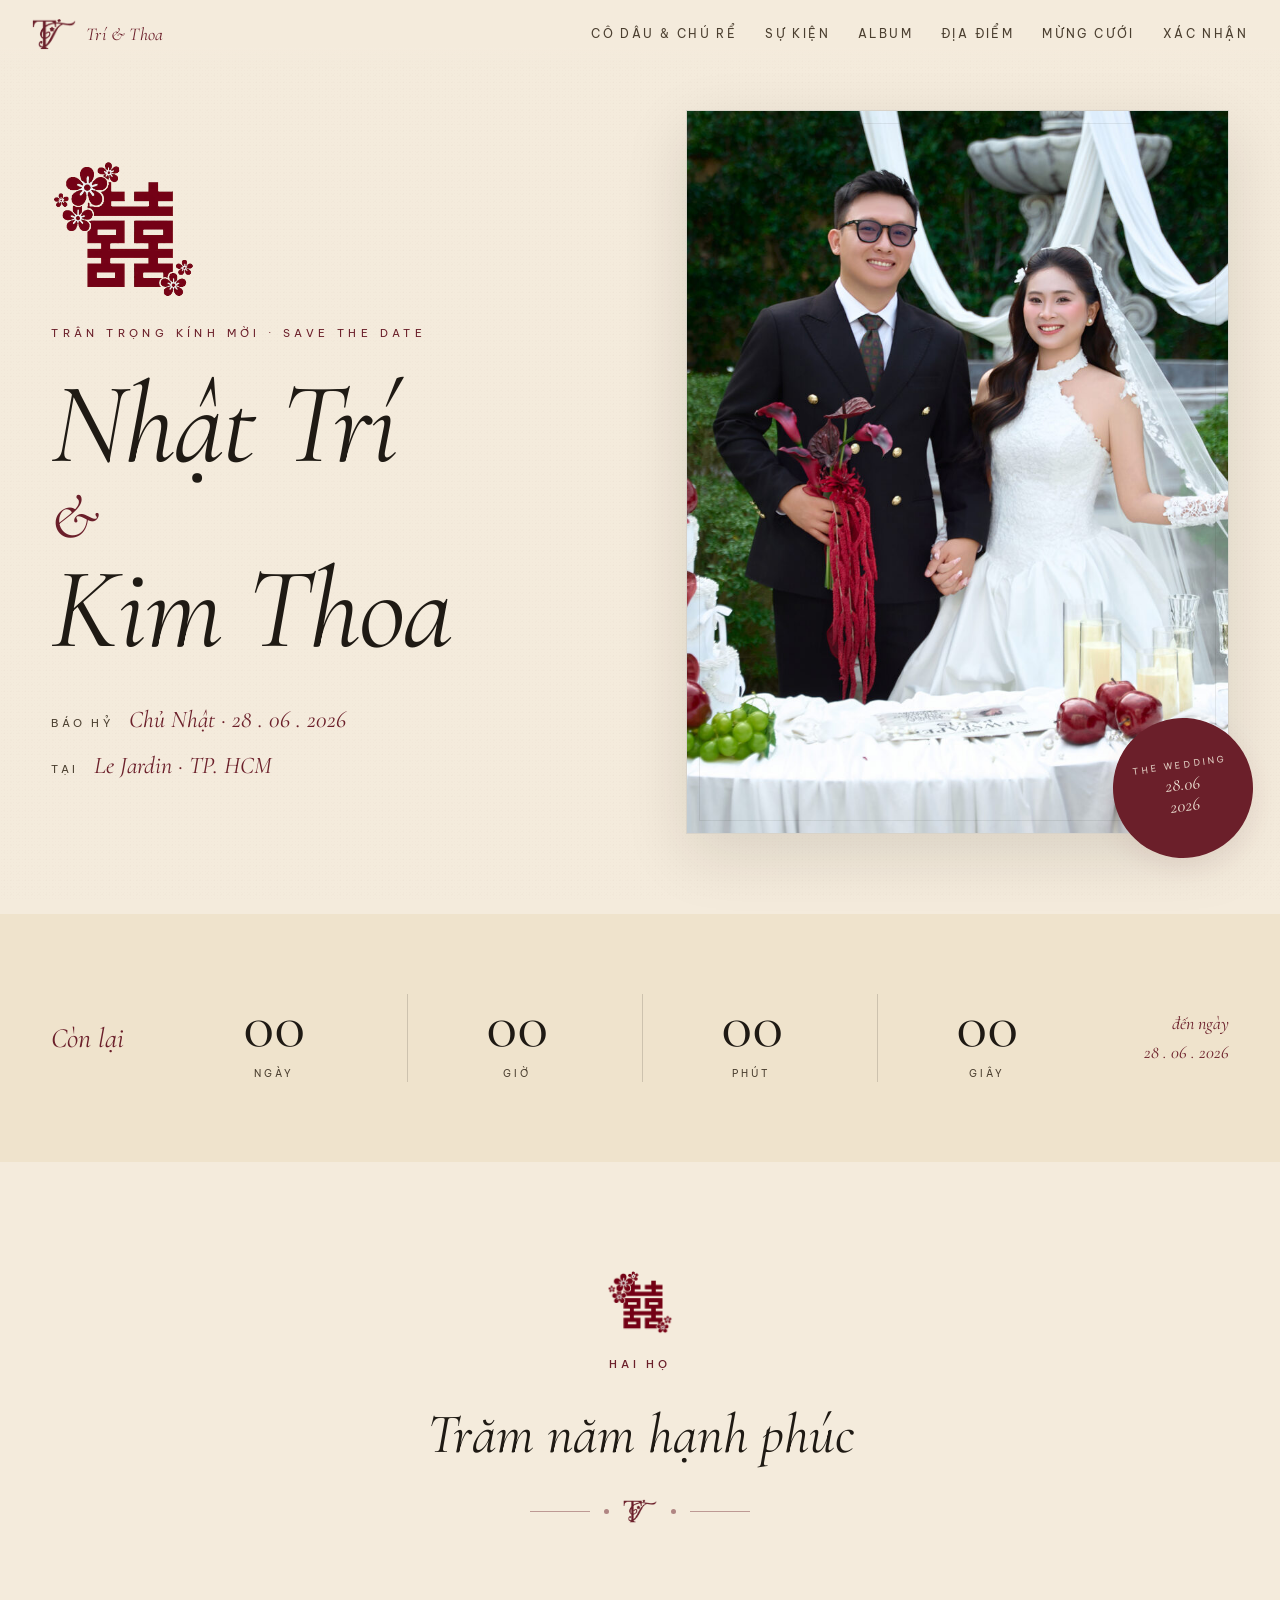
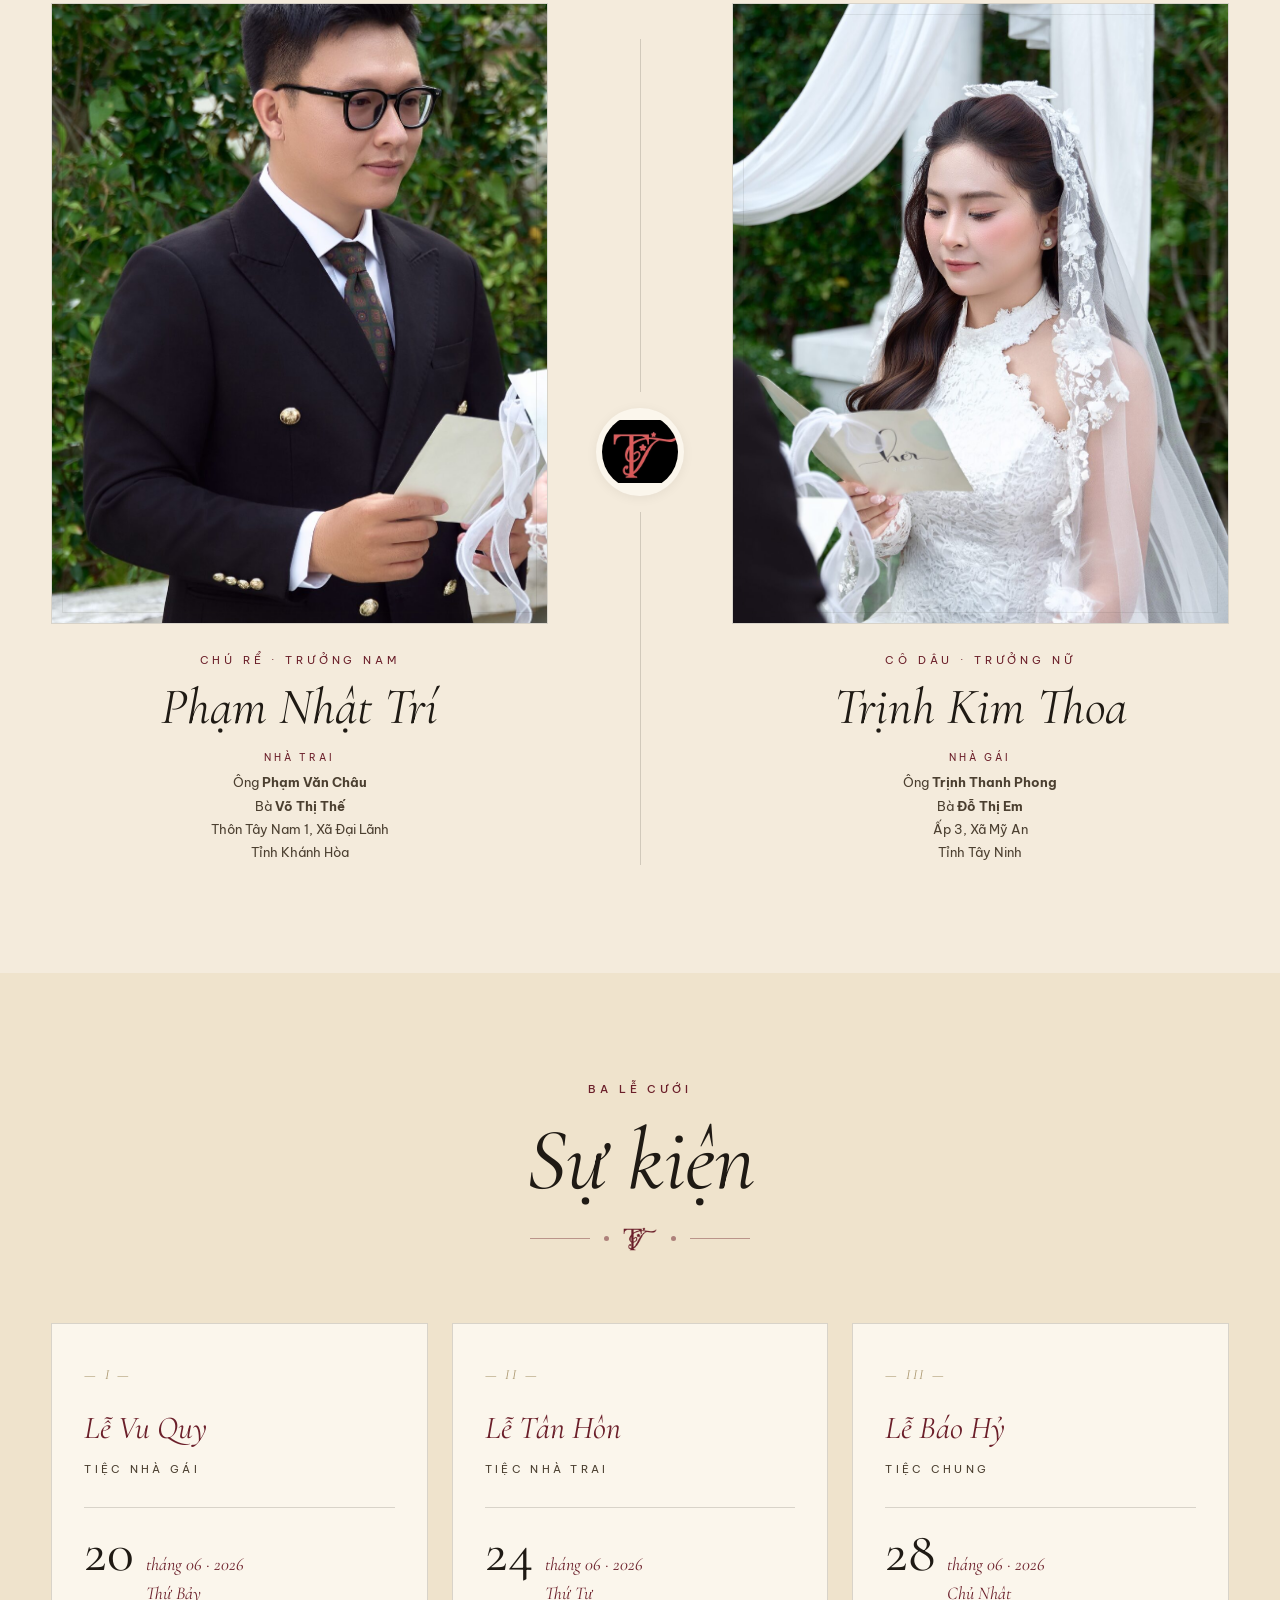
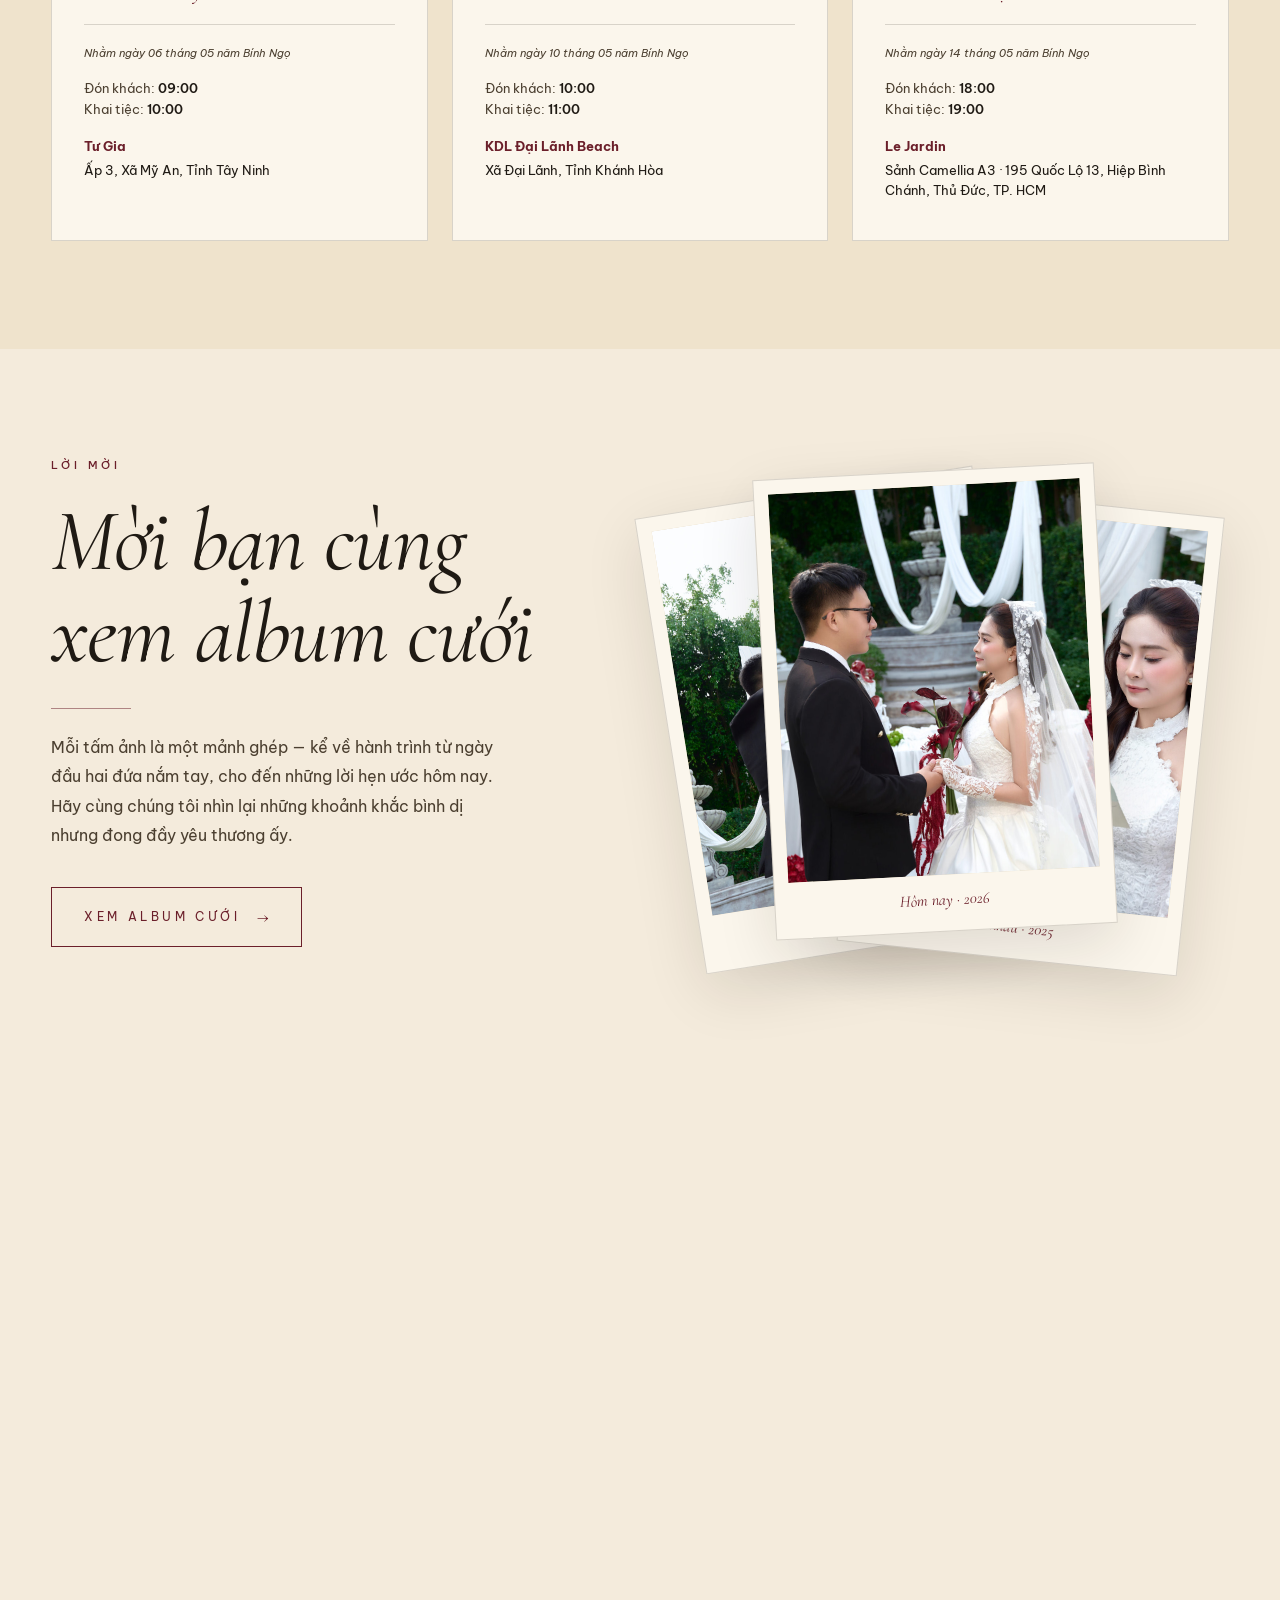
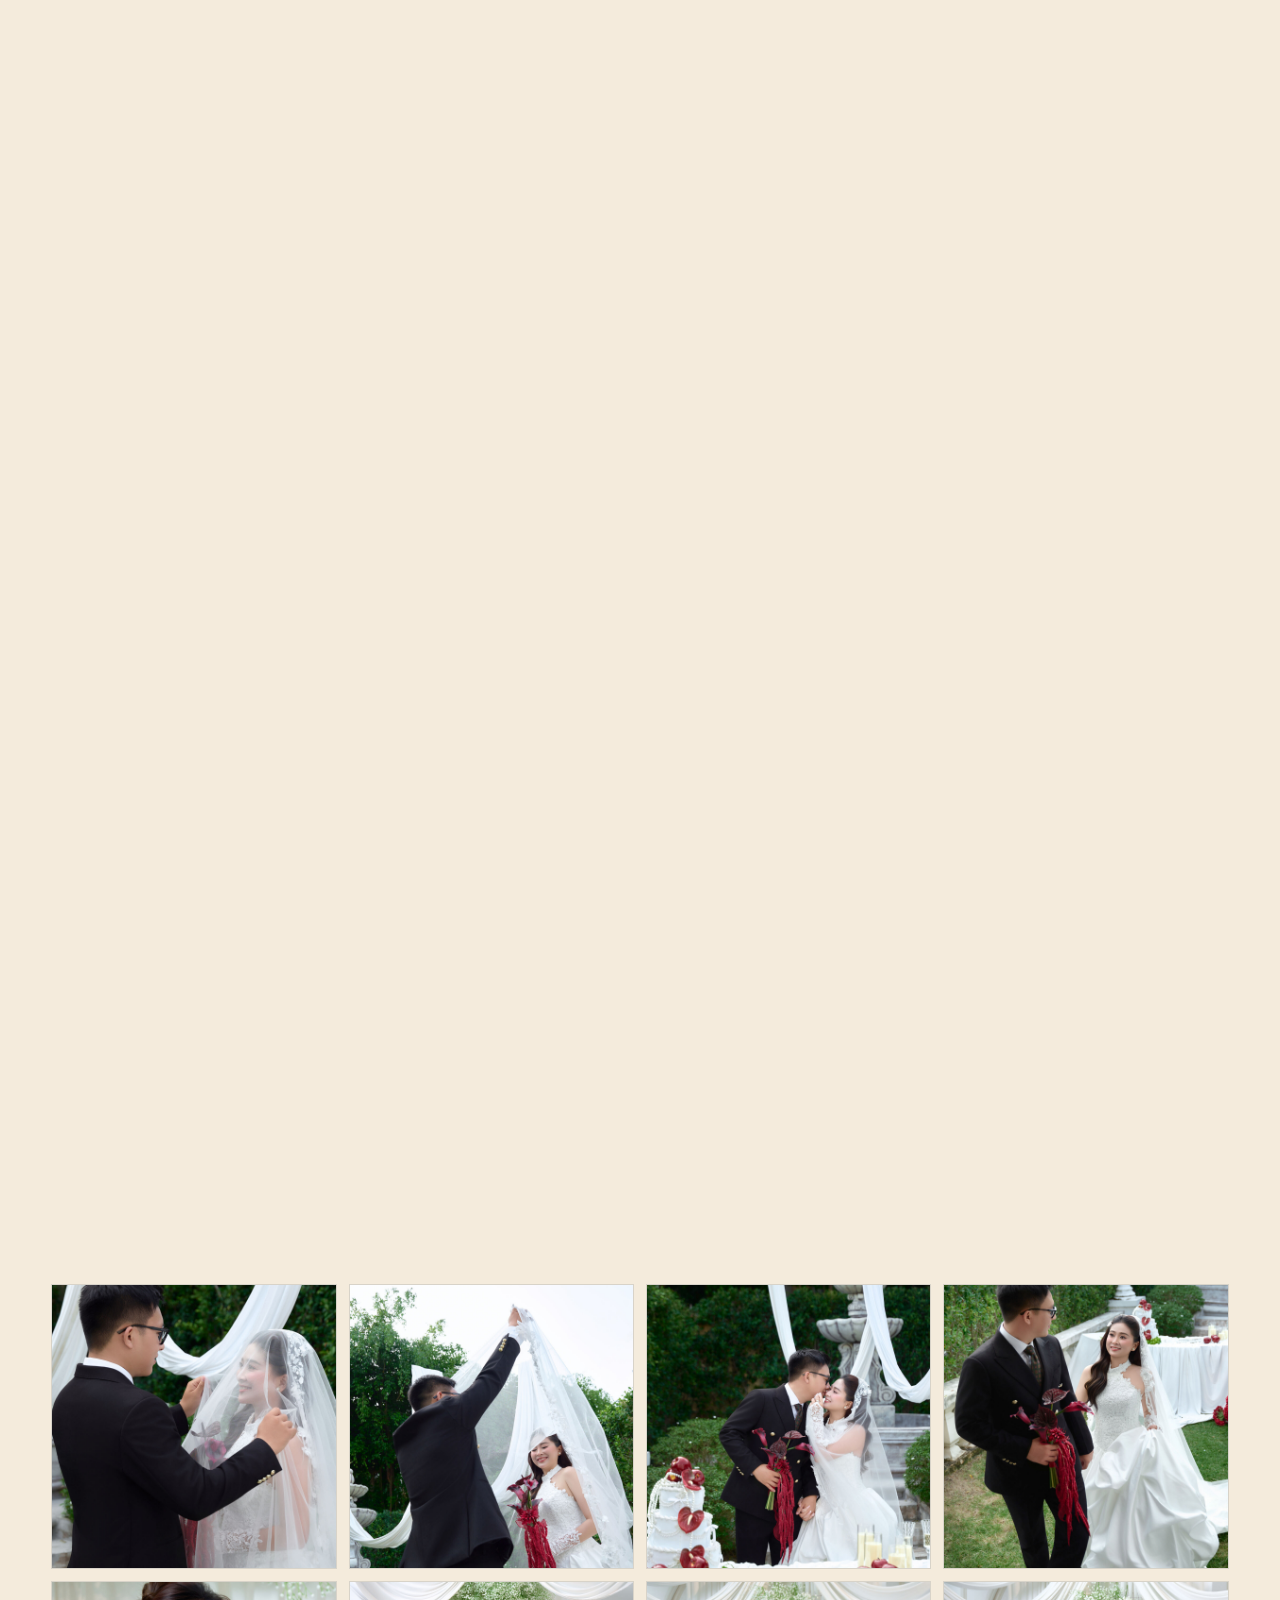
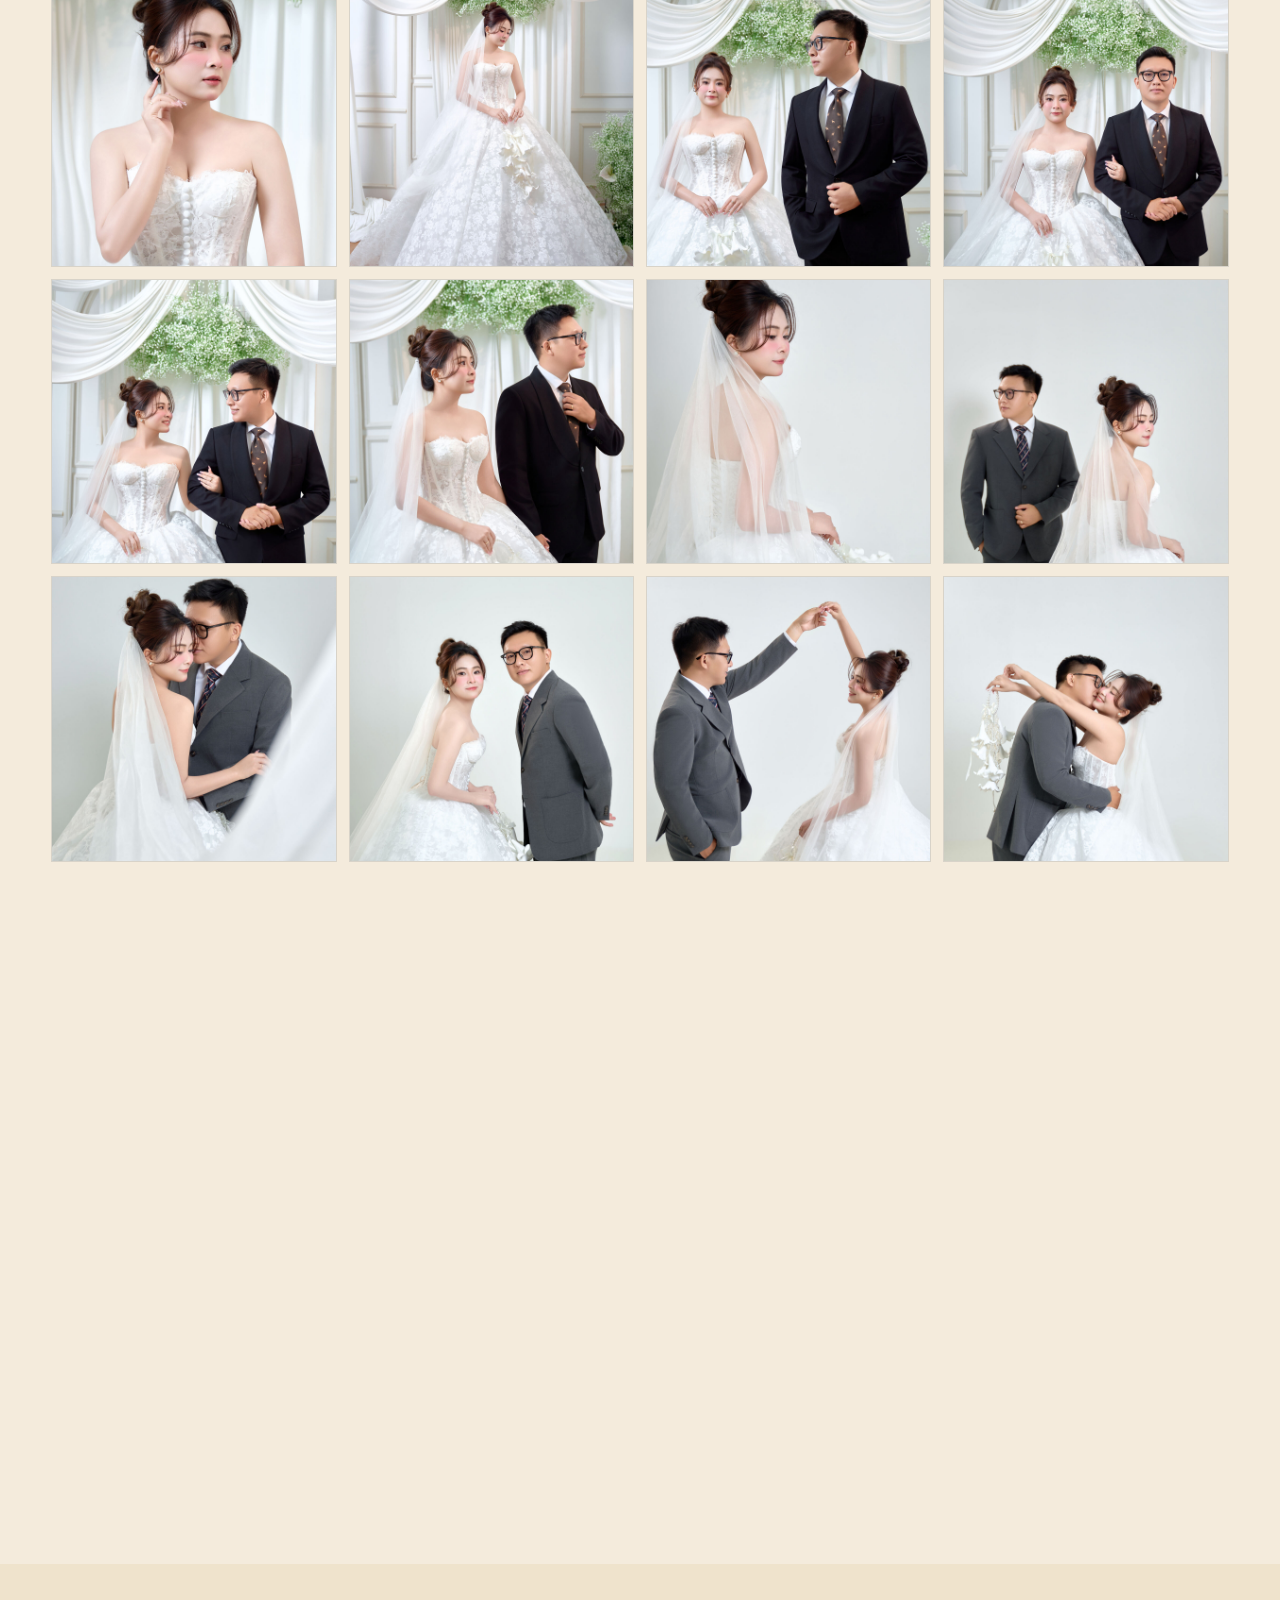
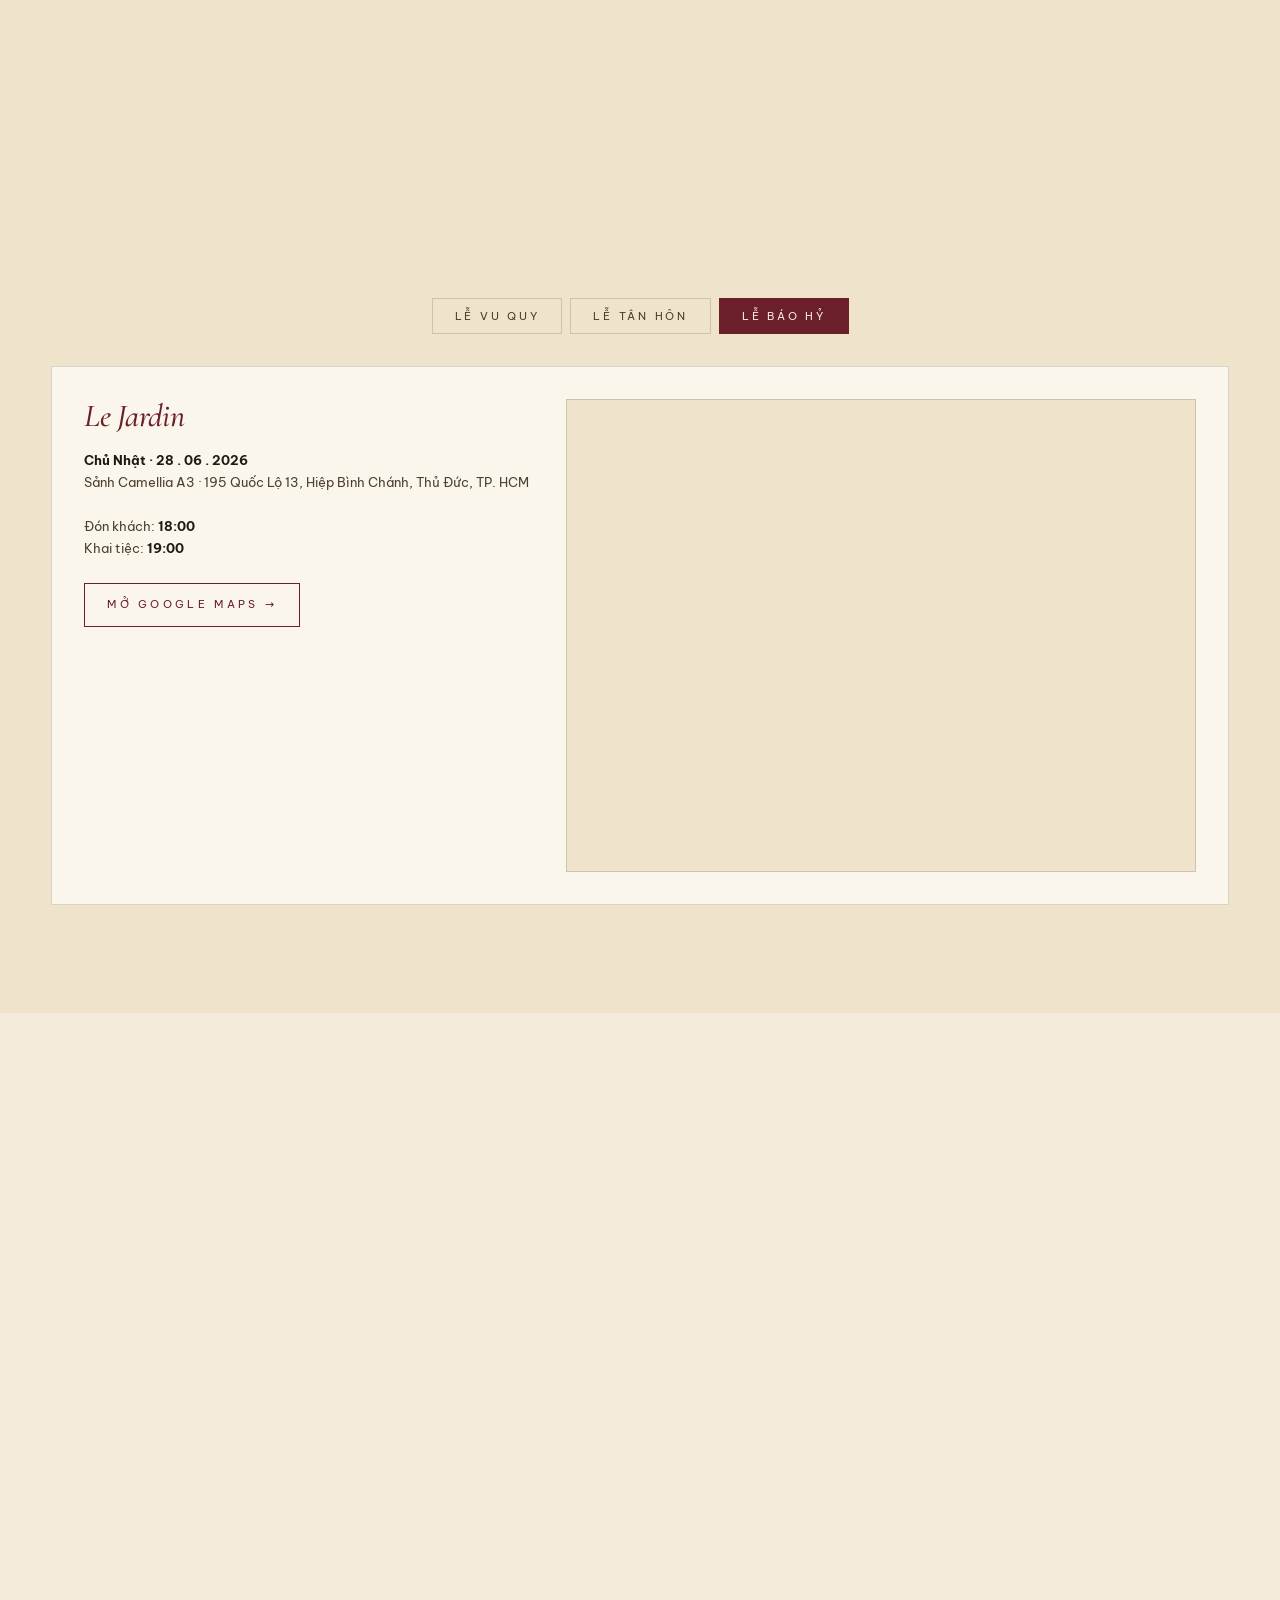
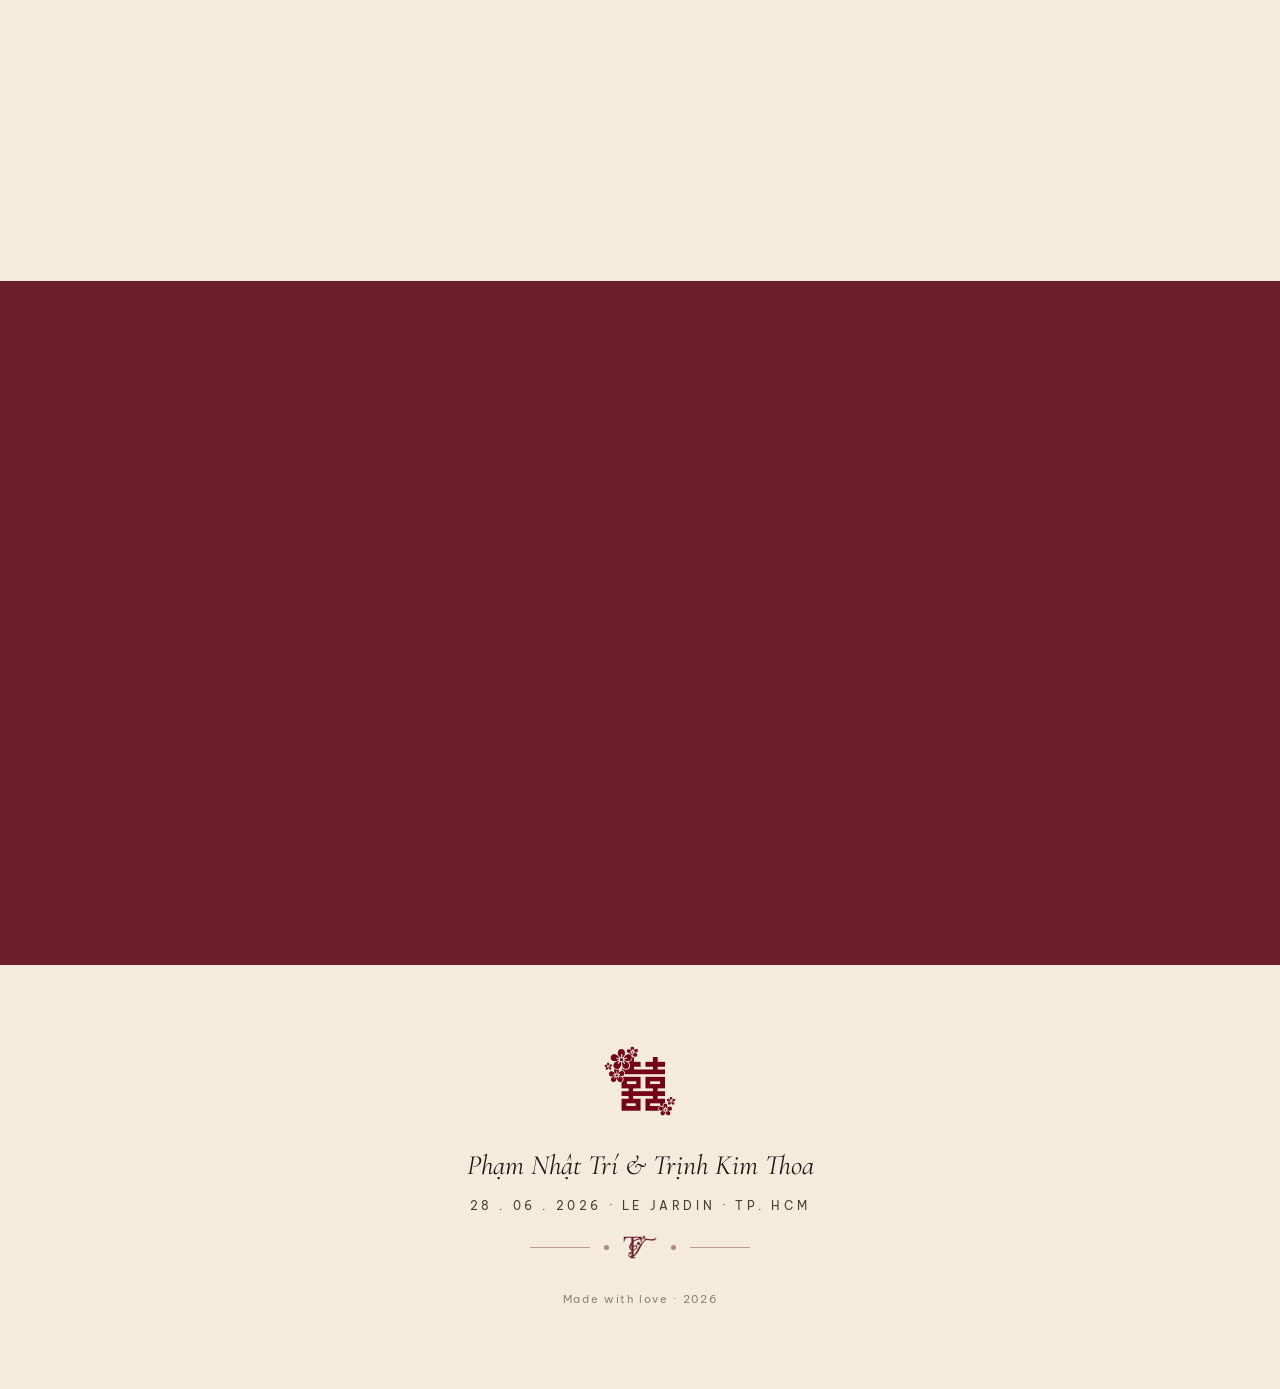
==== commit a99e37e2: "feat: full album with lightbox, updated event times, logo monogram divider - Replace hero/groom/brid" ====
--- a/site/index.html
+++ b/site/index.html
@@ -166,10 +166,9 @@
           <div class="couple__divider">
             <span class="line"></span>
             <img
-              class="hy-img"
-              src="assets/hy-stylized.png"
-              alt="囍"
-              style="height: 72px; width: auto; display: inline-block"
+              class="couple__divider-logo"
+              src="assets/logo-mark.jpg"
+              alt="T &amp; T"
             />
             <span class="line"></span>
           </div>
@@ -225,8 +224,8 @@
               Nhằm ngày 06 tháng 05 năm Bính Ngọ
             </div>
             <div class="event-card__time">
-              <div>Đón khách: <strong>10:00</strong></div>
-              <div>Khai tiệc: <strong>11:00</strong></div>
+              <div>Đón khách: <strong>09:00</strong></div>
+              <div>Khai tiệc: <strong>10:00</strong></div>
             </div>
             <div class="event-card__place">
               <strong>Tư Gia</strong>
@@ -248,8 +247,8 @@
               Nhằm ngày 10 tháng 05 năm Bính Ngọ
             </div>
             <div class="event-card__time">
-              <div>Đón khách: <strong>17:30</strong></div>
-              <div>Khai tiệc: <strong>18:30</strong></div>
+              <div>Đón khách: <strong>10:00</strong></div>
+              <div>Khai tiệc: <strong>11:00</strong></div>
             </div>
             <div class="event-card__place">
               <strong>KDL Đại Lãnh Beach</strong>
@@ -352,43 +351,7 @@
             <span class="dot"></span><span class="line"></span>
           </div>
         </div>
-        <div class="gallery__grid">
-          <div class="reveal reveal-delay-1 gallery__item gi-a">
-            <div class="img-slot" data-placeholder="Ảnh 01">
-              <img src="images/gallery-a.jpg" alt="" loading="lazy" />
-            </div>
-          </div>
-          <div class="reveal reveal-delay-2 gallery__item gi-b">
-            <div class="img-slot" data-placeholder="Ảnh 02">
-              <img src="images/gallery-b.jpg" alt="" loading="lazy" />
-            </div>
-          </div>
-          <div class="reveal reveal-delay-3 gallery__item gi-c">
-            <div class="img-slot" data-placeholder="Ảnh 03">
-              <img src="images/gallery-c.jpg" alt="" loading="lazy" />
-            </div>
-          </div>
-          <div class="reveal reveal-delay-4 gallery__item gi-d">
-            <div class="img-slot" data-placeholder="Ảnh 04">
-              <img src="images/gallery-d.jpg" alt="" loading="lazy" />
-            </div>
-          </div>
-          <div class="reveal reveal-delay-1 gallery__item gi-e">
-            <div class="img-slot" data-placeholder="Ảnh 05">
-              <img src="images/gallery-e.jpg" alt="" loading="lazy" />
-            </div>
-          </div>
-          <div class="reveal reveal-delay-2 gallery__item gi-f">
-            <div class="img-slot" data-placeholder="Ảnh 06">
-              <img src="images/gallery-f.jpg" alt="" loading="lazy" />
-            </div>
-          </div>
-          <div class="reveal reveal-delay-3 gallery__item gi-g">
-            <div class="img-slot" data-placeholder="Ảnh 07">
-              <img src="images/gallery-g.jpg" alt="" loading="lazy" />
-            </div>
-          </div>
-        </div>
+        <div class="album__grid" id="album-grid"></div>
       </div>
     </section>
 
@@ -543,8 +506,8 @@
             <h2 class="display-lg display-italic">Xác nhận tham dự</h2>
             <p>
               Sự hiện diện của bạn là niềm vinh hạnh lớn nhất của chúng tôi. Hãy
-              giúp gia đình chuẩn bị chu đáo bằng cách xác nhận trước ngày
-              <strong>15 . 06 . 2026</strong>.
+              giúp gia đình chuẩn bị thật chu đáo cho ngày vui bằng cách gửi xác
+              nhận ở ngay phía kế bên nhé.
             </p>
           </div>
           <div class="reveal reveal-delay-1 rsvp__form" id="rsvp-wrap">
@@ -559,15 +522,6 @@
                 />
               </div>
               <div class="rsvp__field">
-                <label for="r-phone">Số điện thoại</label>
-                <input
-                  id="r-phone"
-                  name="phone"
-                  required
-                  placeholder="0901 234 567"
-                />
-              </div>
-              <div class="rsvp__field">
                 <label for="r-guests">Số người tham dự</label>
                 <select id="r-guests" name="guests">
                   <option value="1">1 người</option>
@@ -638,6 +592,29 @@
     <!-- PETALS (filled by JS) -->
     <div class="petals" id="petals" aria-hidden="true"></div>
 
+    <!-- LIGHTBOX -->
+    <div class="lightbox" id="lightbox" aria-hidden="true">
+      <button class="lightbox__close" id="lightbox-close" aria-label="Đóng">
+        &times;
+      </button>
+      <button
+        class="lightbox__nav lightbox__nav--prev"
+        id="lightbox-prev"
+        aria-label="Trước"
+      >
+        &#10094;
+      </button>
+      <img class="lightbox__img" id="lightbox-img" alt="" />
+      <button
+        class="lightbox__nav lightbox__nav--next"
+        id="lightbox-next"
+        aria-label="Sau"
+      >
+        &#10095;
+      </button>
+      <div class="lightbox__counter" id="lightbox-counter"></div>
+    </div>
+
     <script src="main.js"></script>
   </body>
 </html>
--- a/site/styles.css
+++ b/site/styles.css
@@ -551,6 +551,21 @@
   background: var(--rule);
   min-height: 80px;
 }
+.couple__divider-logo {
+  width: 88px;
+  height: 88px;
+  object-fit: contain;
+  border-radius: 50%;
+  background: var(--paper, #fbf6ec);
+  padding: 6px;
+  box-shadow: 0 2px 12px rgba(0, 0, 0, 0.06);
+}
+@media (max-width: 880px) {
+  .couple__divider-logo {
+    width: 64px;
+    height: 64px;
+  }
+}
 @media (max-width: 880px) {
   .couple__grid {
     grid-template-columns: 1fr;
@@ -678,68 +693,120 @@
   text-align: center;
   margin-bottom: 64px;
 }
-.gallery__grid {
+.album__grid {
   display: grid;
-  grid-template-columns: repeat(12, 1fr);
-  gap: 16px;
-}
-.gallery__item {
+  grid-template-columns: repeat(4, 1fr);
+  gap: 12px;
+}
+.album__item {
   position: relative;
   overflow: hidden;
   background: var(--bg-card);
   border: 1px solid var(--rule);
+  padding: 0;
+  margin: 0;
+  cursor: zoom-in;
+  aspect-ratio: 1 / 1;
+  transition:
+    transform 0.5s cubic-bezier(0.22, 1, 0.36, 1),
+    box-shadow 0.3s ease;
+}
+.album__item img {
+  width: 100%;
+  height: 100%;
+  object-fit: cover;
+  display: block;
   transition: transform 0.6s cubic-bezier(0.22, 1, 0.36, 1);
 }
-.gallery__item:hover {
-  transform: scale(1.02);
-}
-.gi-a {
-  grid-column: span 5;
-  aspect-ratio: 4/5;
-}
-.gi-b {
-  grid-column: span 7;
-  aspect-ratio: 7/5;
-}
-.gi-c {
-  grid-column: span 4;
-  aspect-ratio: 1/1;
-}
-.gi-d {
-  grid-column: span 4;
-  aspect-ratio: 1/1;
-}
-.gi-e {
-  grid-column: span 4;
-  aspect-ratio: 1/1;
-}
-.gi-f {
-  grid-column: span 7;
-  aspect-ratio: 7/5;
-}
-.gi-g {
-  grid-column: span 5;
-  aspect-ratio: 4/5;
+.album__item:hover {
+  box-shadow: 0 10px 24px rgba(0, 0, 0, 0.12);
+}
+.album__item:hover img {
+  transform: scale(1.05);
 }
 @media (max-width: 880px) {
-  .gallery__grid {
-    grid-template-columns: repeat(6, 1fr);
-  }
-  .gi-a,
-  .gi-g {
-    grid-column: span 6;
-    aspect-ratio: 4/3;
-  }
-  .gi-b,
-  .gi-f {
-    grid-column: span 6;
-    aspect-ratio: 4/3;
-  }
-  .gi-c,
-  .gi-d,
-  .gi-e {
-    grid-column: span 2;
-    aspect-ratio: 1/1;
+  .album__grid {
+    grid-template-columns: repeat(2, 1fr);
+    gap: 8px;
+  }
+}
+
+/* ---------- Lightbox ---------- */
+.lightbox {
+  position: fixed;
+  inset: 0;
+  background: rgba(15, 12, 10, 0.92);
+  display: none;
+  align-items: center;
+  justify-content: center;
+  z-index: 1000;
+  padding: 24px;
+}
+.lightbox.open {
+  display: flex;
+}
+.lightbox__img {
+  max-width: 92vw;
+  max-height: 88vh;
+  object-fit: contain;
+  box-shadow: 0 20px 60px rgba(0, 0, 0, 0.5);
+}
+.lightbox__close,
+.lightbox__nav {
+  position: absolute;
+  background: rgba(255, 255, 255, 0.08);
+  color: #fff;
+  border: 1px solid rgba(255, 255, 255, 0.25);
+  font-size: 22px;
+  width: 48px;
+  height: 48px;
+  border-radius: 50%;
+  cursor: pointer;
+  display: flex;
+  align-items: center;
+  justify-content: center;
+  transition: background 0.2s ease;
+}
+.lightbox__close:hover,
+.lightbox__nav:hover {
+  background: rgba(255, 255, 255, 0.18);
+}
+.lightbox__close {
+  top: 20px;
+  right: 20px;
+  font-size: 28px;
+}
+.lightbox__nav--prev {
+  left: 20px;
+  top: 50%;
+  transform: translateY(-50%);
+}
+.lightbox__nav--next {
+  right: 20px;
+  top: 50%;
+  transform: translateY(-50%);
+}
+.lightbox__counter {
+  position: absolute;
+  bottom: 24px;
+  left: 50%;
+  transform: translateX(-50%);
+  color: rgba(255, 255, 255, 0.8);
+  font-size: 14px;
+  letter-spacing: 0.08em;
+}
+@media (max-width: 600px) {
+  .lightbox__close,
+  .lightbox__nav {
+    width: 40px;
+    height: 40px;
+    font-size: 18px;
+  }
+  .lightbox__nav--prev {
+    left: 8px;
+  }
+  .lightbox__nav--next {
+    right: 8px;
   }
 }
 
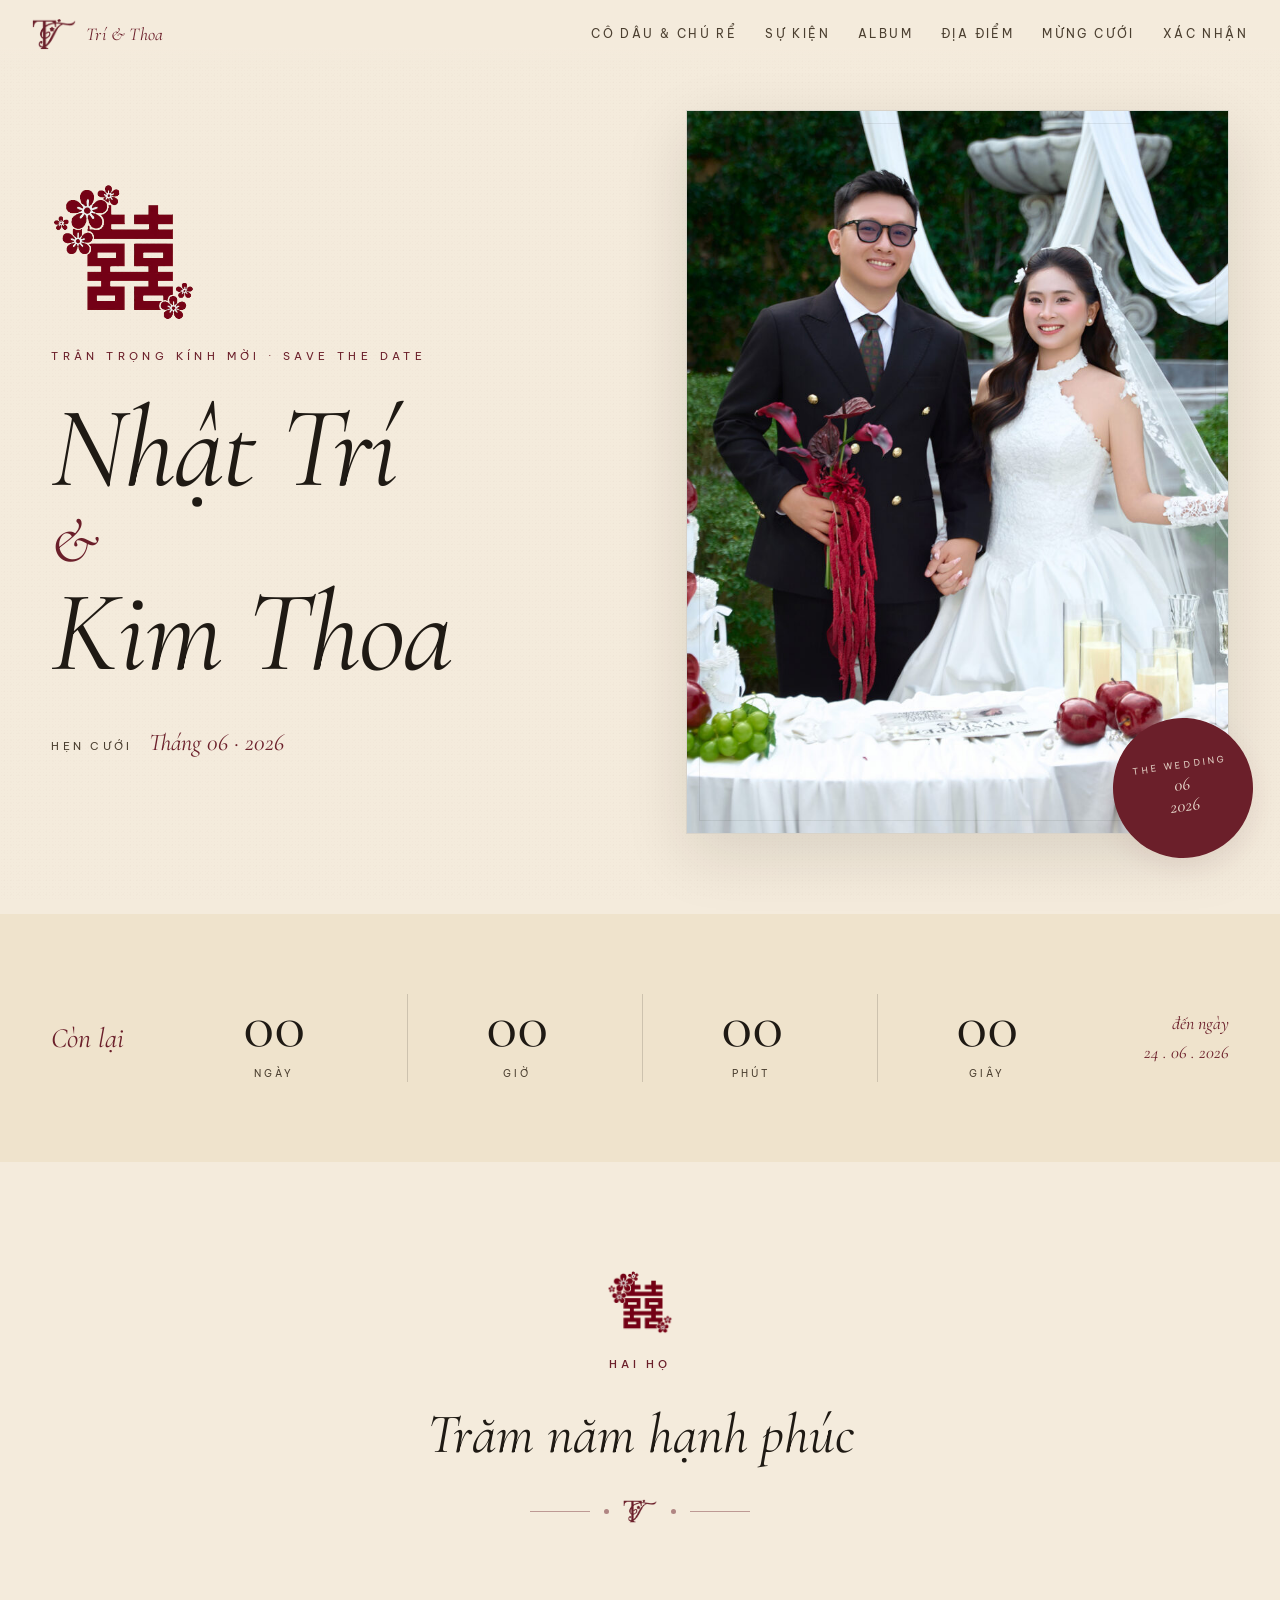
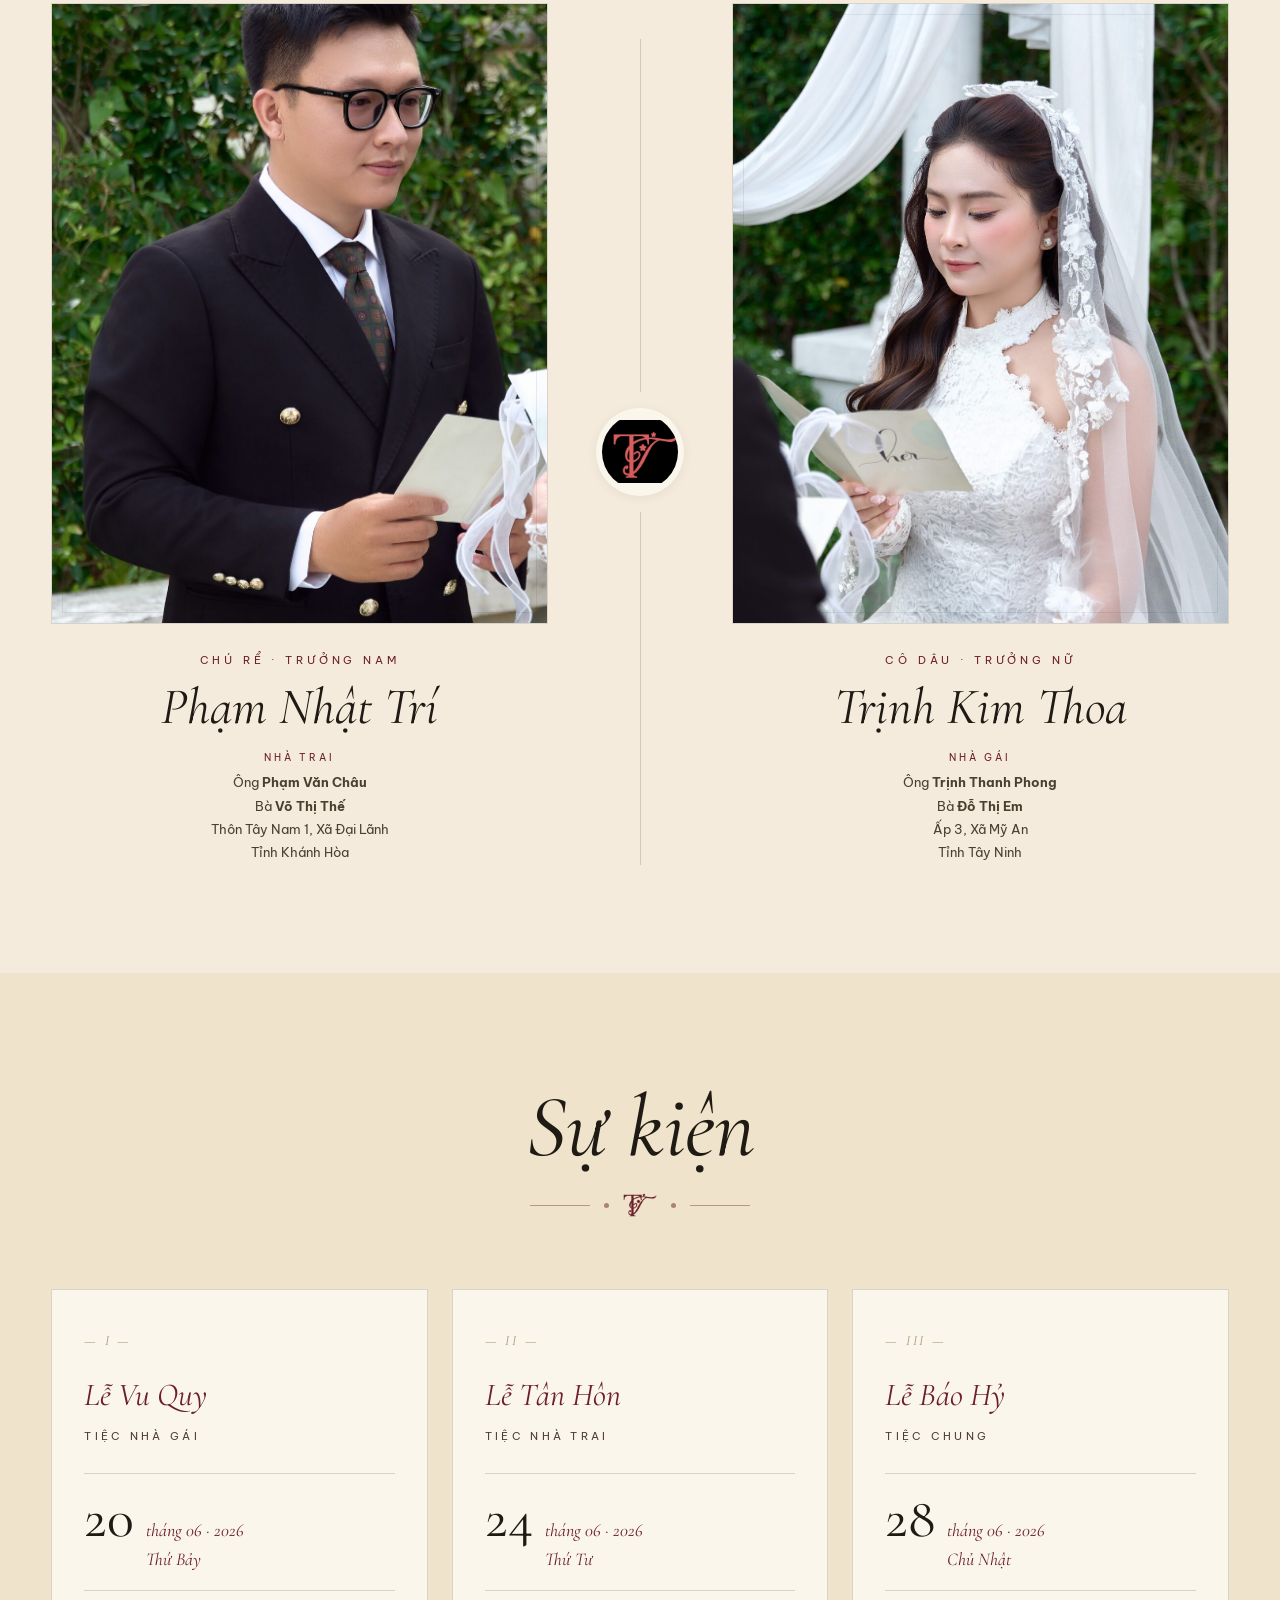
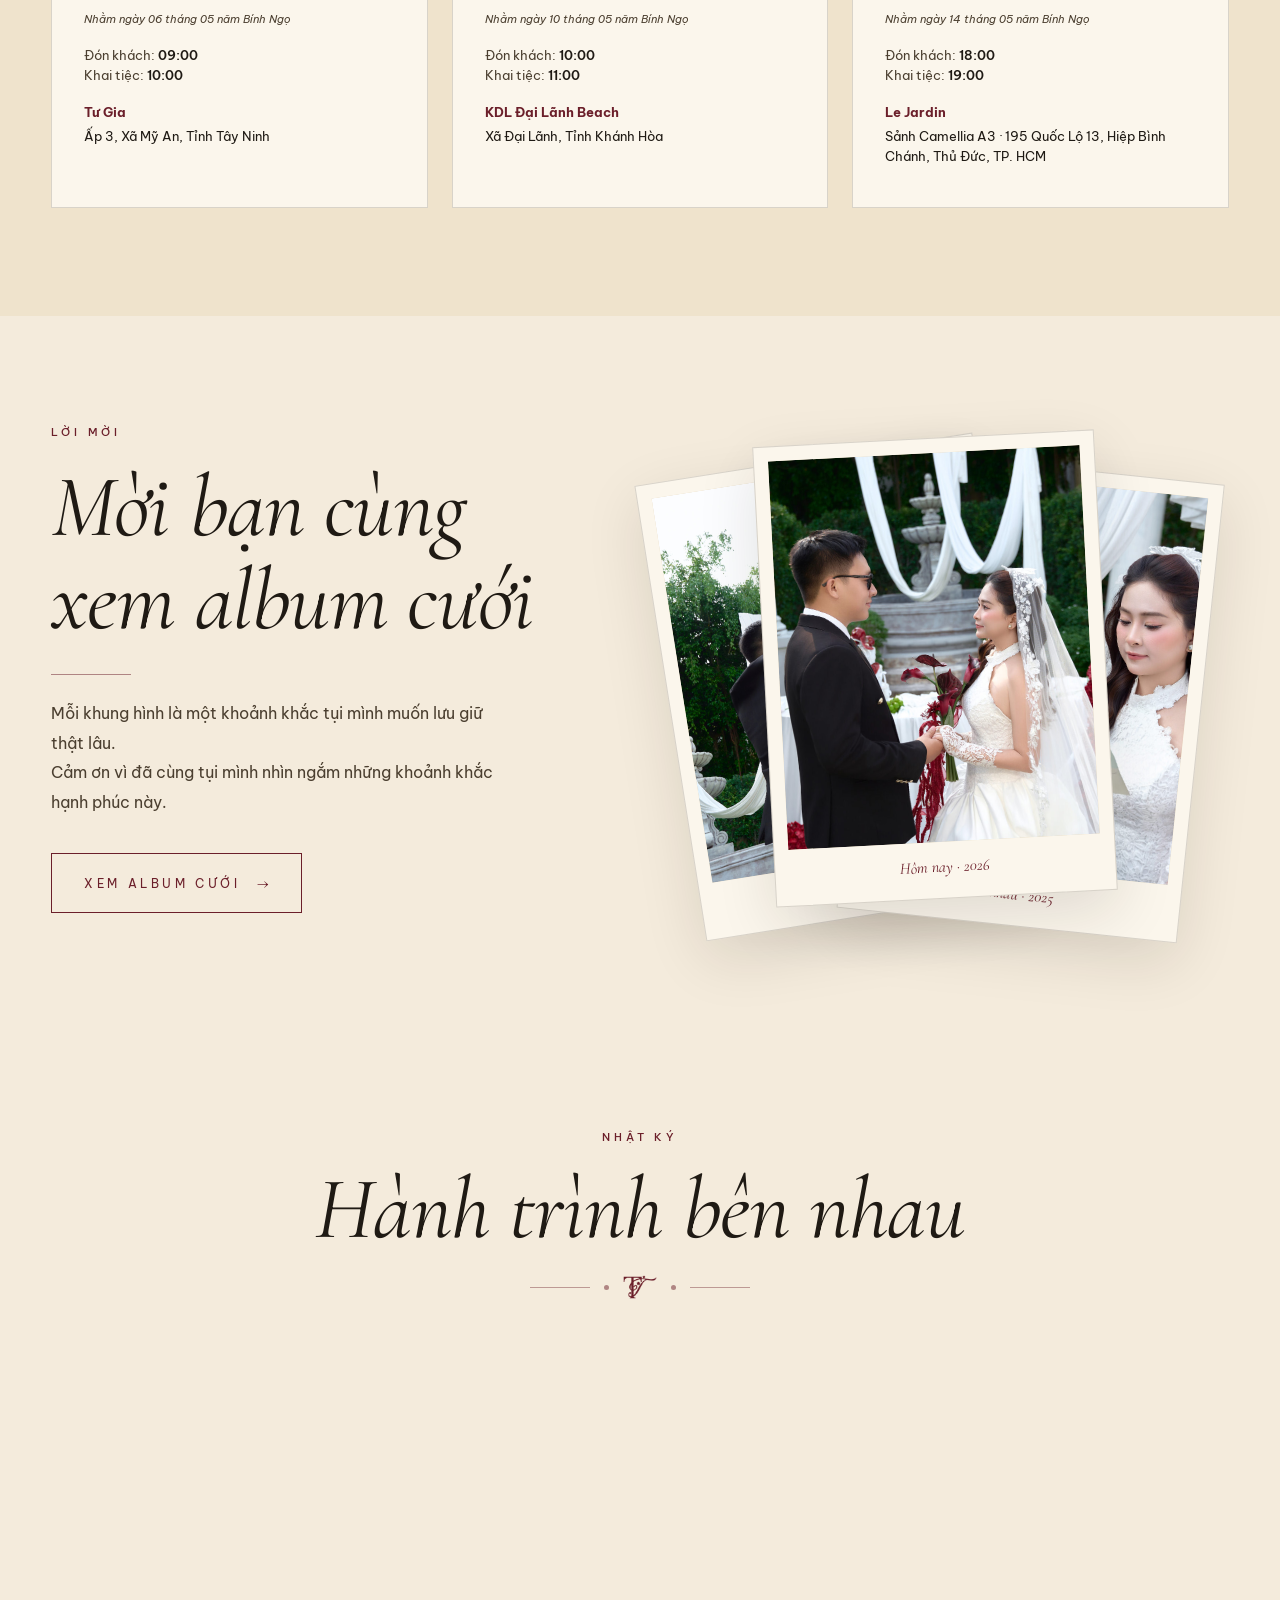
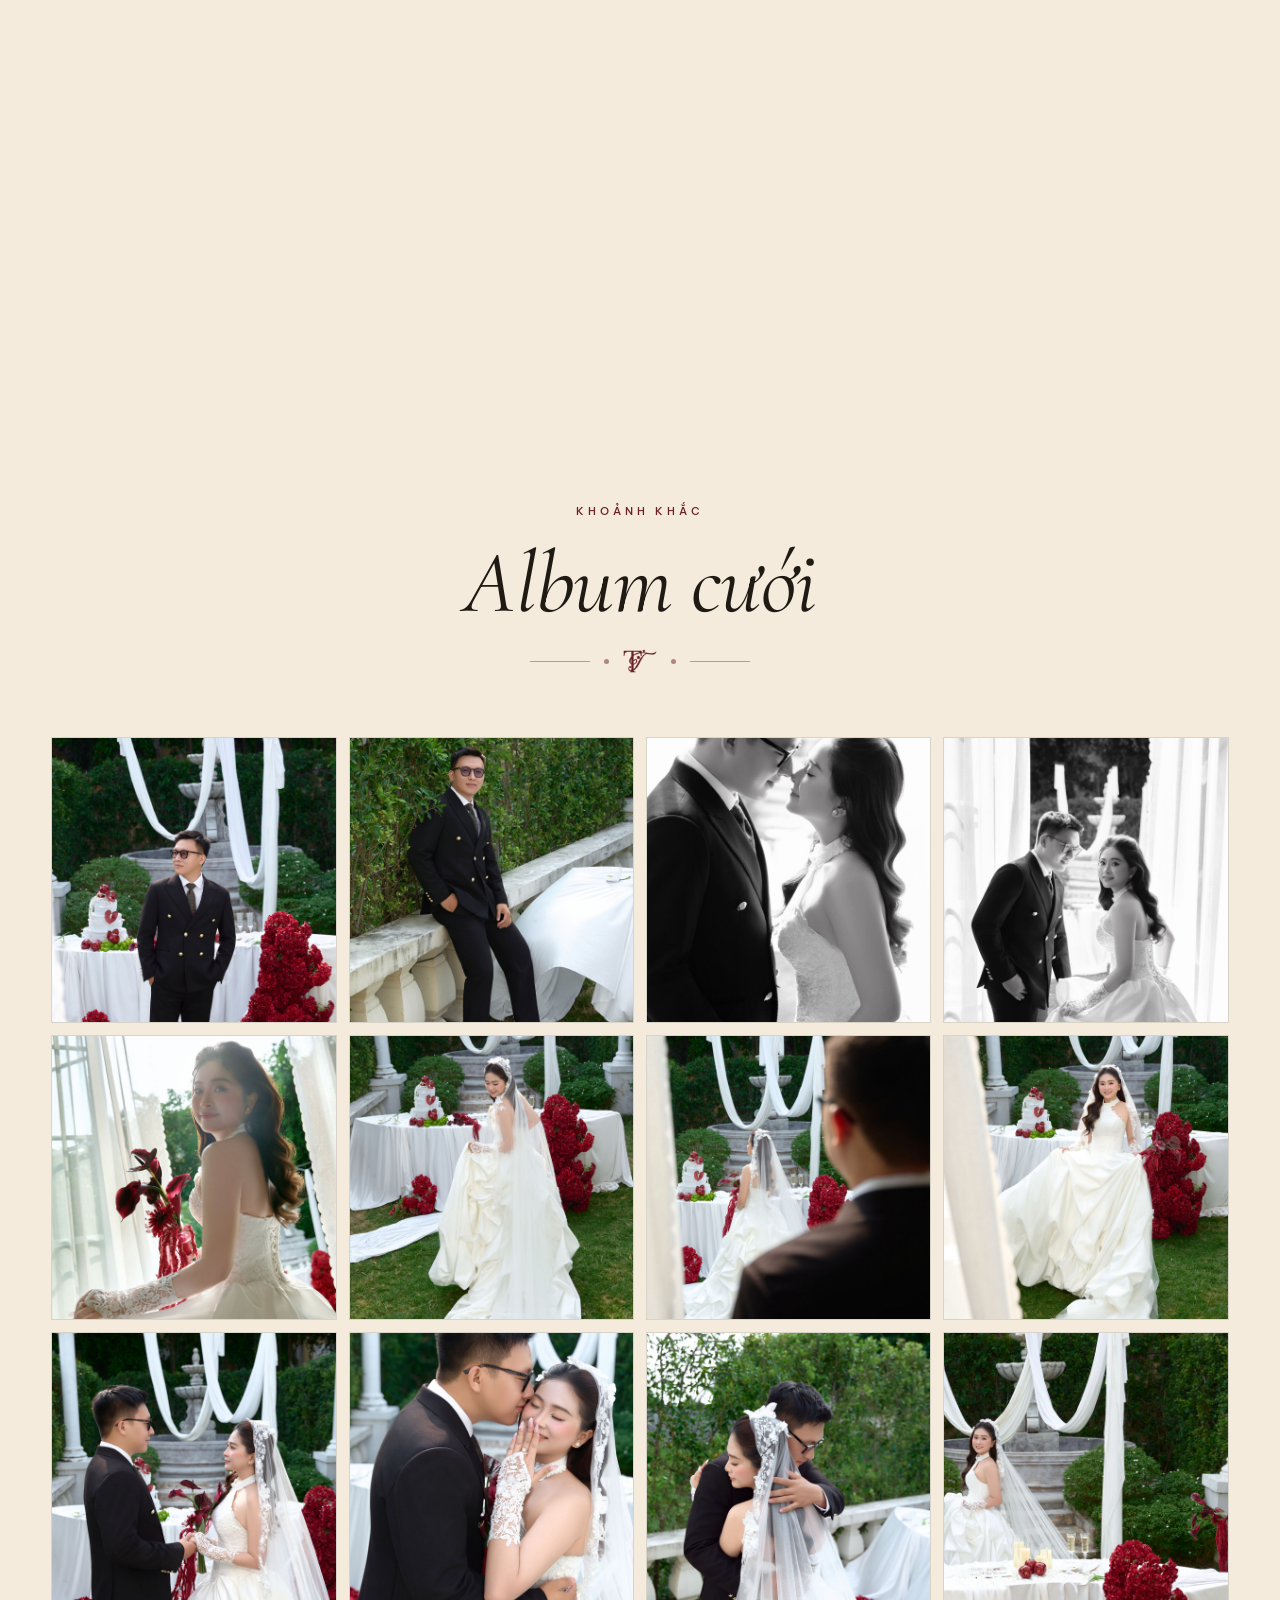
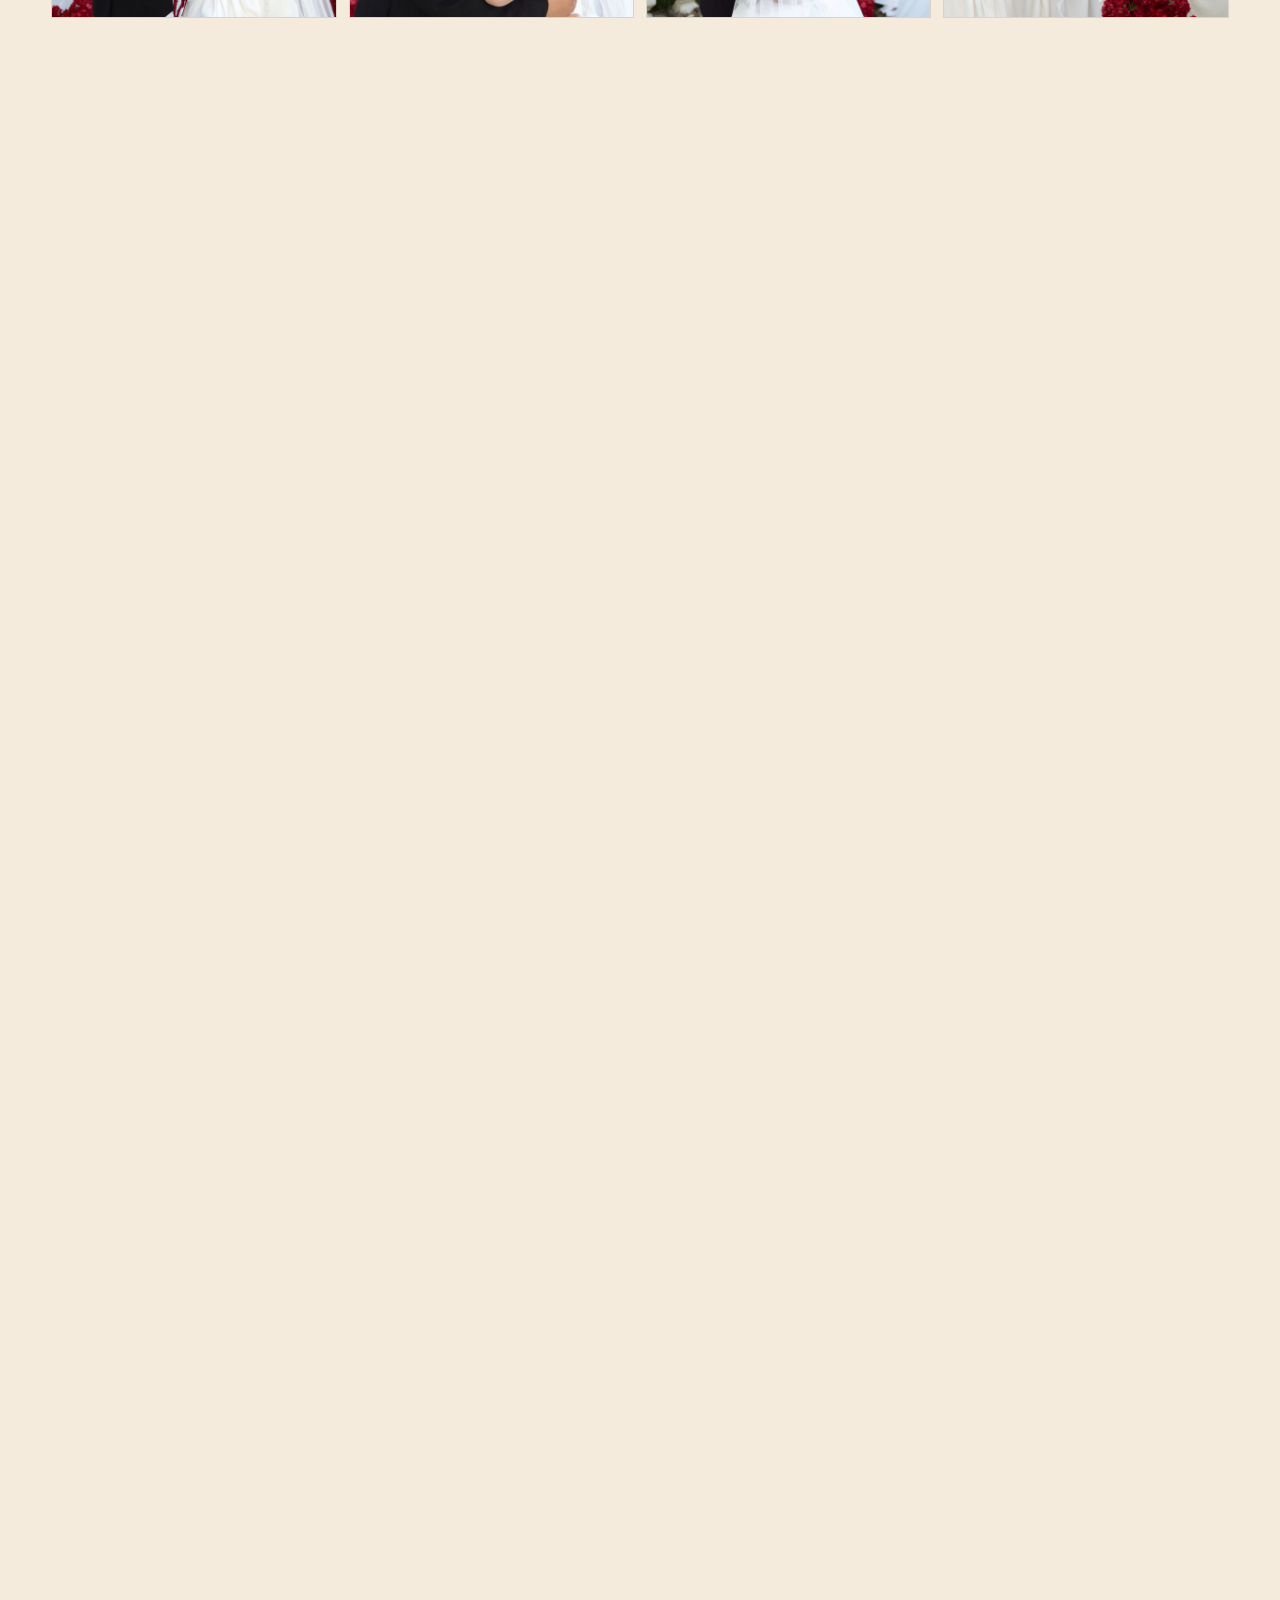
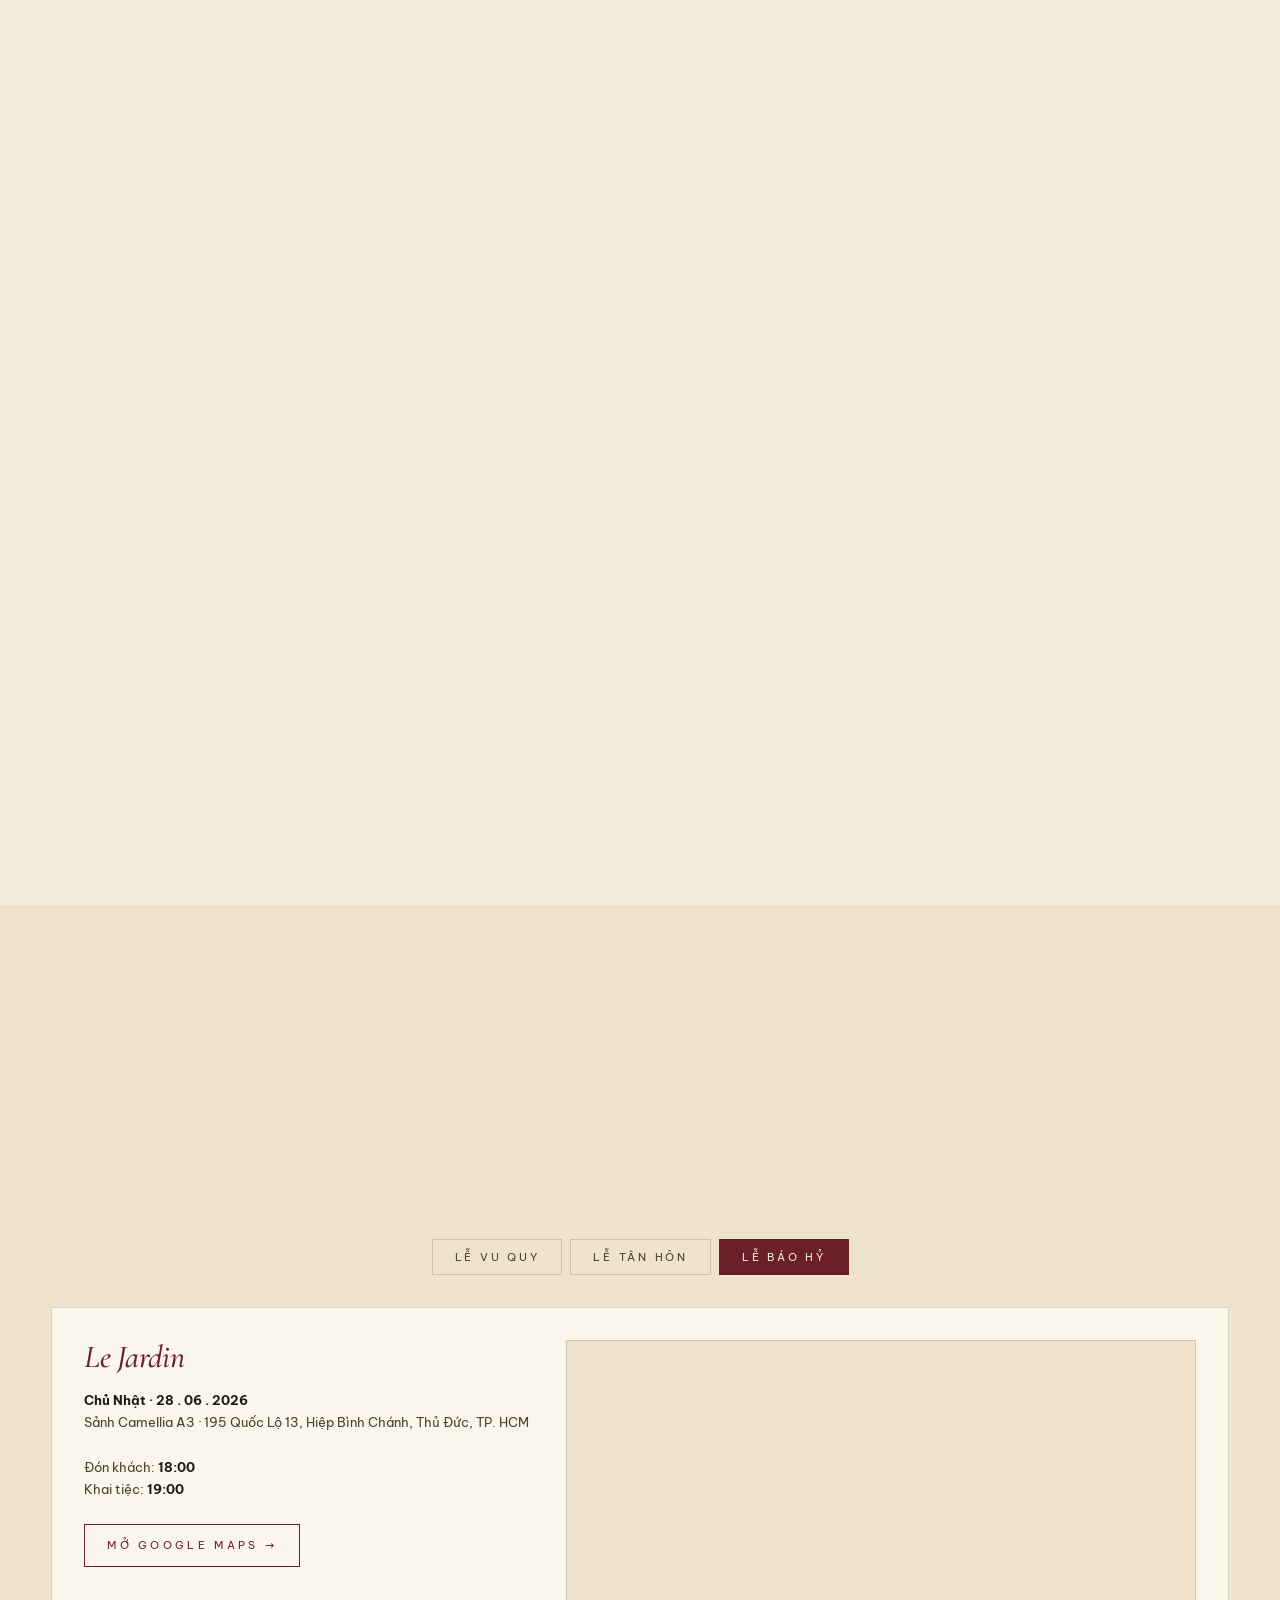
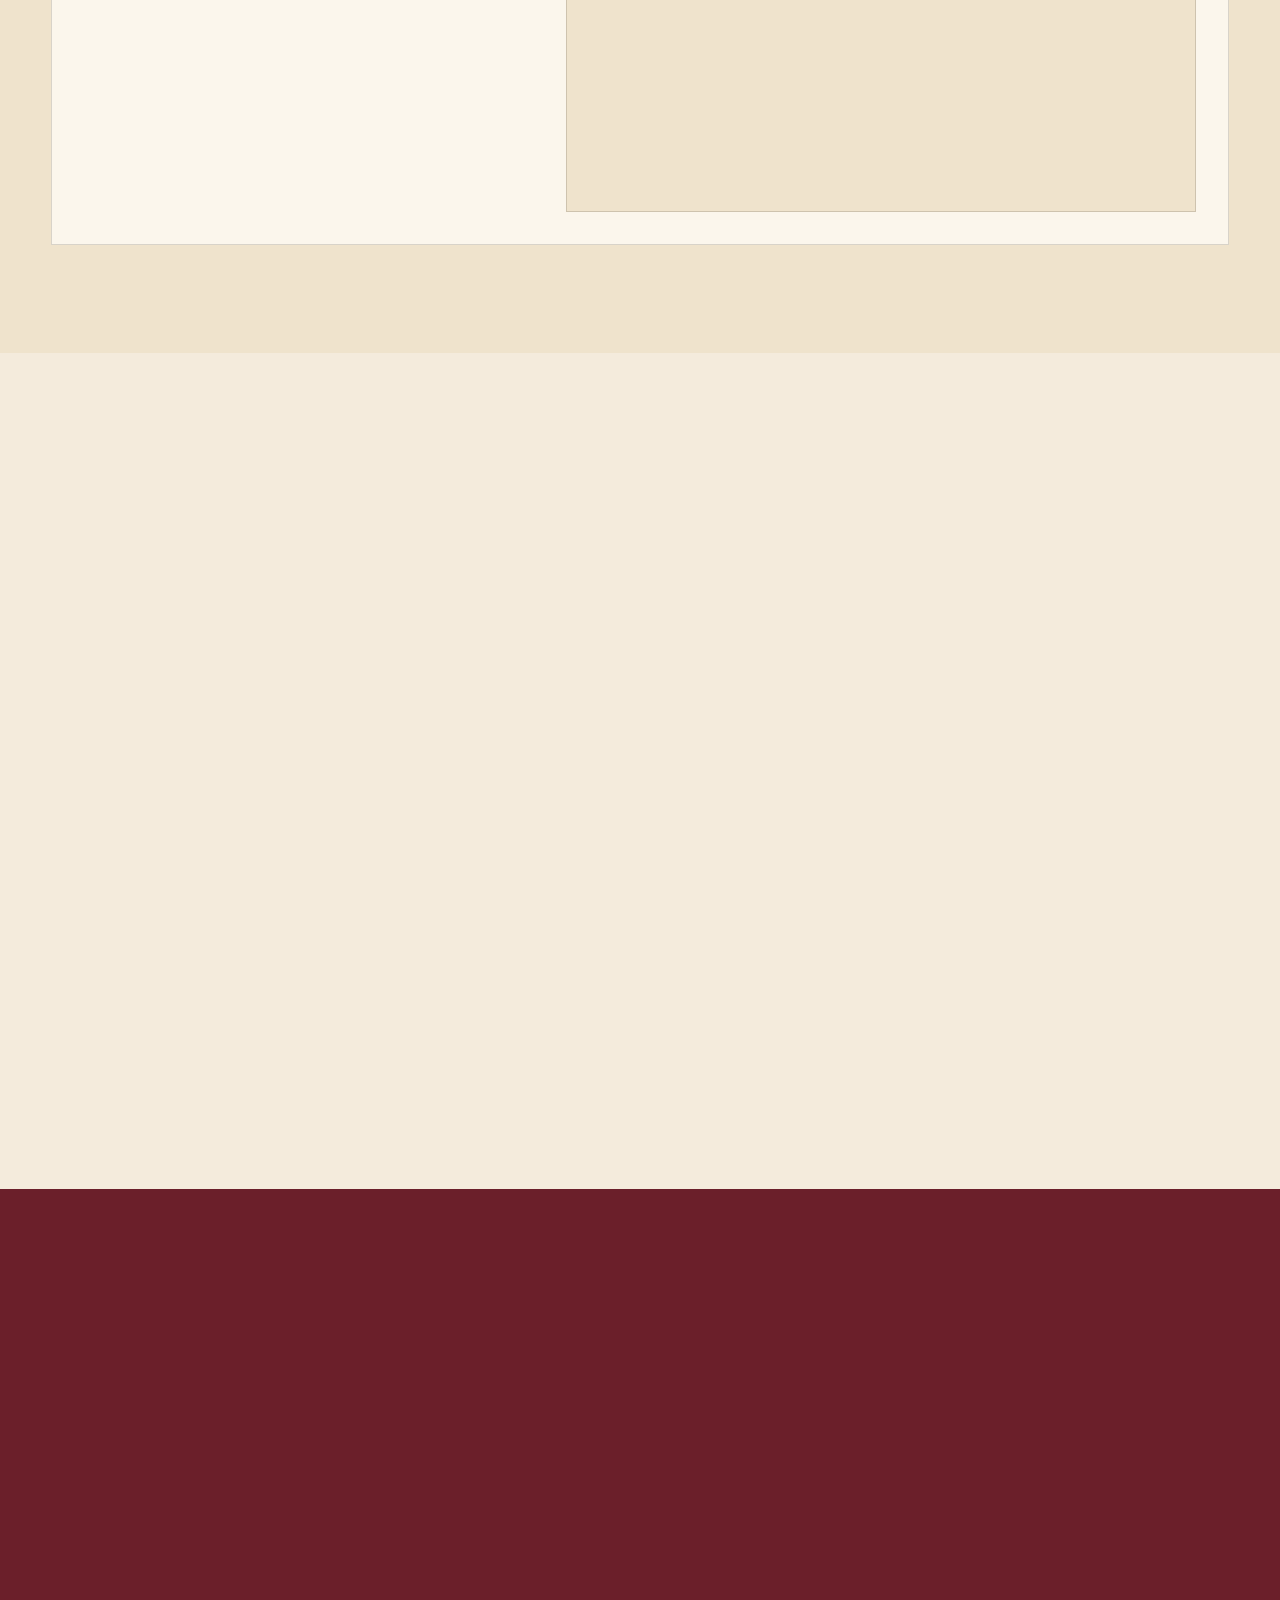
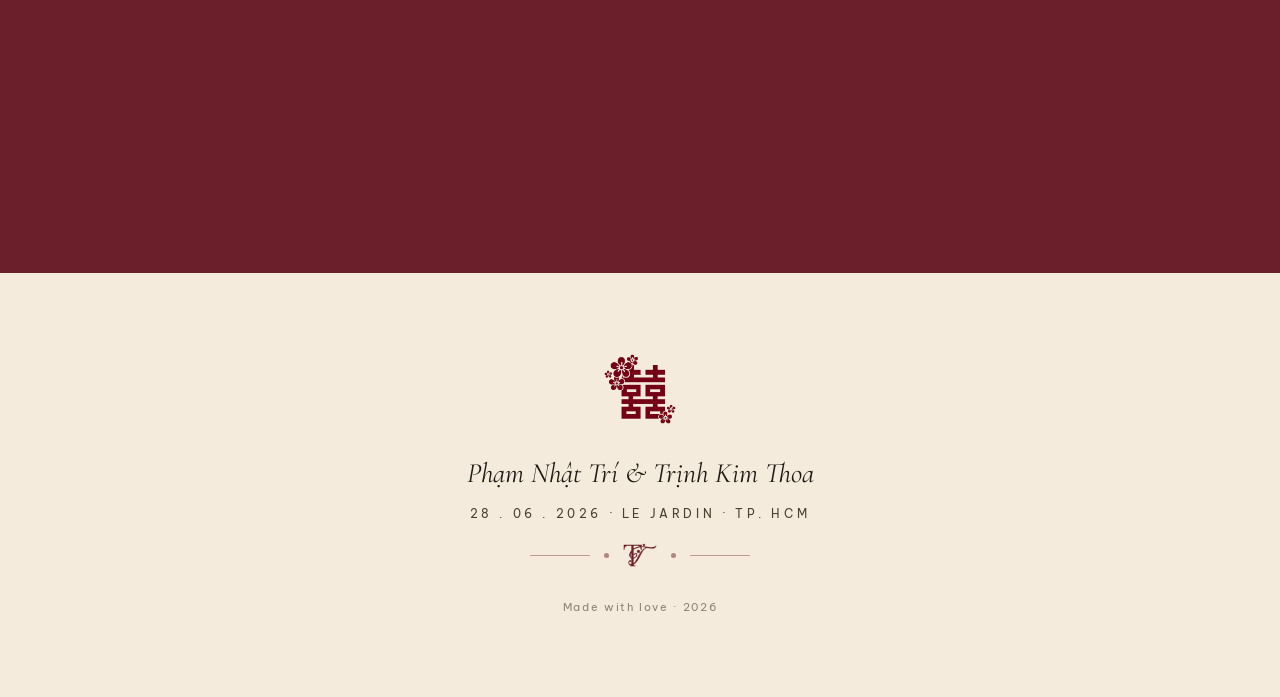
==== commit 8f0169b9: "feat: generic hero, 24/06 countdown, journey video section, copy & map tweaks - Hero: bỏ Báo Hỷ / Le" ====
--- a/site/index.html
+++ b/site/index.html
@@ -6,7 +6,7 @@
     <title>Phạm Nhật Trí & Trịnh Kim Thoa · 28.06.2026</title>
     <meta
       name="description"
-      content="Website báo hỷ của Phạm Nhật Trí và Trịnh Kim Thoa — 28.06.2026 tại Le Jardin, TP. HCM"
+      content="Thiệp cưới online của Phạm Nhật Trí và Trịnh Kim Thoa — Vu Quy, Tân Hôn & Báo Hỷ · 06.2026"
     />
 
     <link rel="preconnect" href="https://fonts.googleapis.com" />
@@ -64,12 +64,8 @@
             </div>
             <div class="reveal reveal-delay-3">
               <div class="hero__date">
-                <span class="hero__date-label">Báo Hỷ</span>
-                <span class="hero__date-value">Chủ Nhật · 28 . 06 . 2026</span>
-              </div>
-              <div class="hero__date" style="margin-top: 8px">
-                <span class="hero__date-label">Tại</span>
-                <span class="hero__date-value">Le Jardin · TP. HCM</span>
+                <span class="hero__date-label">Hẹn cưới</span>
+                <span class="hero__date-value">Tháng 06 · 2026</span>
               </div>
             </div>
           </div>
@@ -85,7 +81,7 @@
             <div class="hero__stamp">
               <div>
                 <small>The Wedding</small>
-                28.06<br />2026
+                06<br />2026
               </div>
             </div>
           </div>
@@ -116,7 +112,7 @@
               <div class="countdown__unit">Giây</div>
             </div>
           </div>
-          <div class="countdown__date">đến ngày<br />28 . 06 . 2026</div>
+          <div class="countdown__date">đến ngày<br />24 . 06 . 2026</div>
         </div>
       </div>
     </section>
@@ -197,7 +193,6 @@
     <section class="events section" id="events">
       <div class="container">
         <div class="reveal events__head">
-          <div class="eyebrow" style="margin-bottom: 16px">Ba Lễ Cưới</div>
           <h2 class="display-lg display-italic">Sự kiện</h2>
           <div class="flourish">
             <span class="line"></span><span class="dot"></span>
@@ -294,9 +289,10 @@
             </h2>
             <div class="album-invite__rule"></div>
             <p class="album-invite__text">
-              Mỗi tấm ảnh là một mảnh ghép — kể về hành trình từ ngày đầu hai
-              đứa nắm tay, cho đến những lời hẹn ước hôm nay. Hãy cùng chúng tôi
-              nhìn lại những khoảnh khắc bình dị nhưng đong đầy yêu thương ấy.
+              Mỗi khung hình là một khoảnh khắc tụi mình muốn lưu giữ thật
+              lâu.<br />
+              Cảm ơn vì đã cùng tụi mình nhìn ngắm những khoảnh khắc hạnh phúc
+              này.
             </p>
             <button class="album-invite__cta" id="album-cta" type="button">
               <span>Xem album cưới</span>
@@ -335,12 +331,48 @@
       </div>
     </section>
 
-    <!-- GALLERY -->
+    <!-- JOURNEY VIDEO -->
+    <section class="journey section" id="journey">
+      <div class="container">
+        <div class="reveal journey__head">
+          <div class="eyebrow" style="margin-bottom: 16px">Nhật ký</div>
+          <h2 class="display-lg display-italic">Hành trình bên nhau</h2>
+          <div class="flourish">
+            <span class="line"></span><span class="dot"></span>
+            <img
+              src="assets/logo-tt.png"
+              alt=""
+              style="height: 24px; width: auto; display: block"
+            />
+            <span class="dot"></span><span class="line"></span>
+          </div>
+        </div>
+        <div class="reveal reveal-delay-1 journey__video">
+          <!-- TODO: Thay YOUTUBE_VIDEO_ID bằng ID video YouTube khi có -->
+          <iframe
+            src="https://www.youtube.com/embed/YOUTUBE_VIDEO_ID?rel=0"
+            title="Hành trình bên nhau · Phạm Nhật Trí & Trịnh Kim Thoa"
+            allow="
+              accelerometer;
+              autoplay;
+              clipboard-write;
+              encrypted-media;
+              gyroscope;
+              picture-in-picture;
+            "
+            allowfullscreen
+            loading="lazy"
+          ></iframe>
+        </div>
+      </div>
+    </section>
+
+    <!-- GALLERY / ALBUM -->
     <section class="gallery section" id="gallery">
       <div class="container">
         <div class="reveal gallery__head">
           <div class="eyebrow" style="margin-bottom: 16px">Khoảnh khắc</div>
-          <h2 class="display-lg display-italic">Hành trình bên nhau</h2>
+          <h2 class="display-lg display-italic">Album cưới</h2>
           <div class="flourish">
             <span class="line"></span><span class="dot"></span>
             <img
@@ -433,9 +465,8 @@
             <span class="dot"></span><span class="line"></span>
           </div>
           <p class="gift__poem">
-            "Nếu Quý khách ở xa không thể đến chung vui,<br />
-            đôi uyên ương xin trân trọng đón nhận lời chúc phúc<br />
-            qua món quà nho nhỏ này."
+            "Nếu Quý khách không thể đến chung vui,<br />
+            đôi uyên ương xin trân trọng đón nhận lời chúc phúc."
           </p>
         </div>
         <div class="gift__grid" style="margin-top: 56px">
--- a/site/styles.css
+++ b/site/styles.css
@@ -693,6 +693,33 @@
   text-align: center;
   margin-bottom: 64px;
 }
+/* ---------- Journey video ---------- */
+.journey {
+  position: relative;
+}
+.journey__head {
+  text-align: center;
+  margin-bottom: 48px;
+}
+.journey__video {
+  position: relative;
+  width: 100%;
+  max-width: 960px;
+  margin: 0 auto;
+  aspect-ratio: 16 / 9;
+  background: var(--bg-card);
+  border: 1px solid var(--rule);
+  overflow: hidden;
+  box-shadow: 0 12px 32px rgba(0, 0, 0, 0.08);
+}
+.journey__video iframe {
+  position: absolute;
+  inset: 0;
+  width: 100%;
+  height: 100%;
+  border: 0;
+}
+
 .album__grid {
   display: grid;
   grid-template-columns: repeat(4, 1fr);
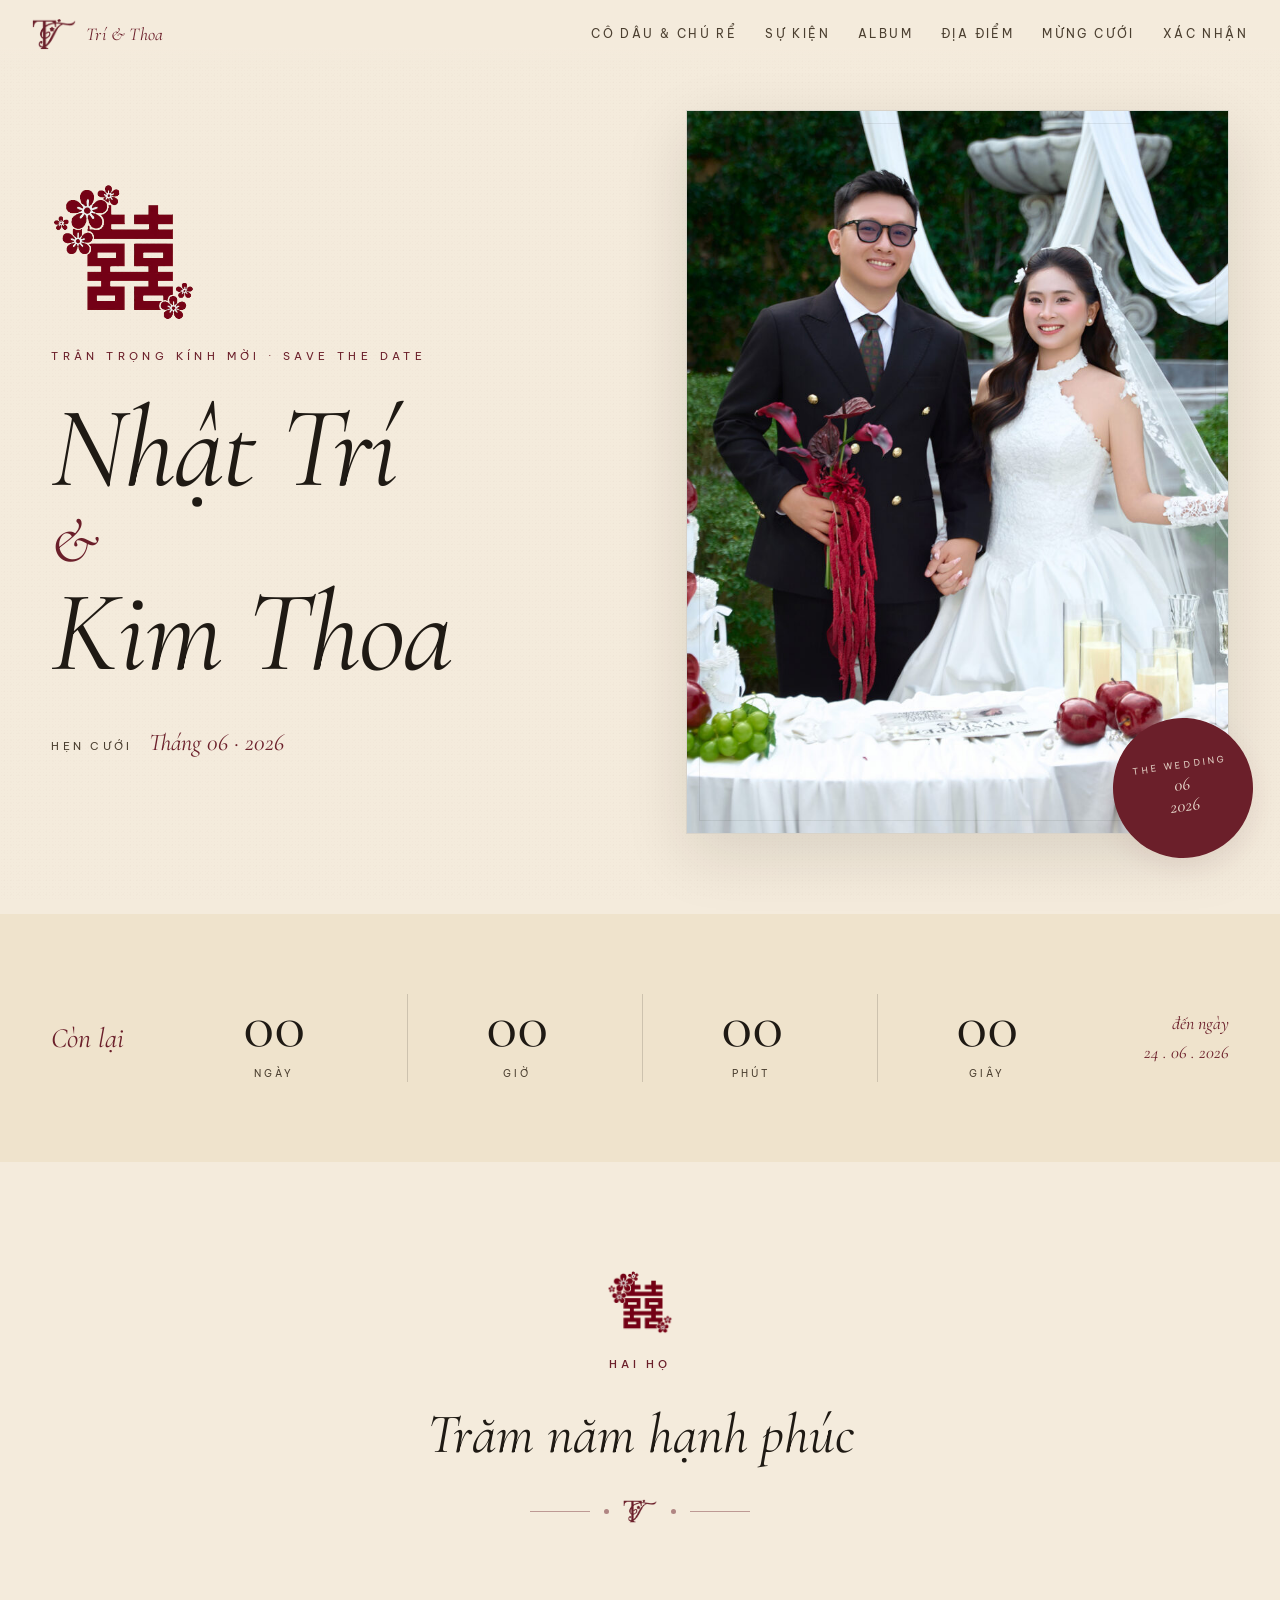
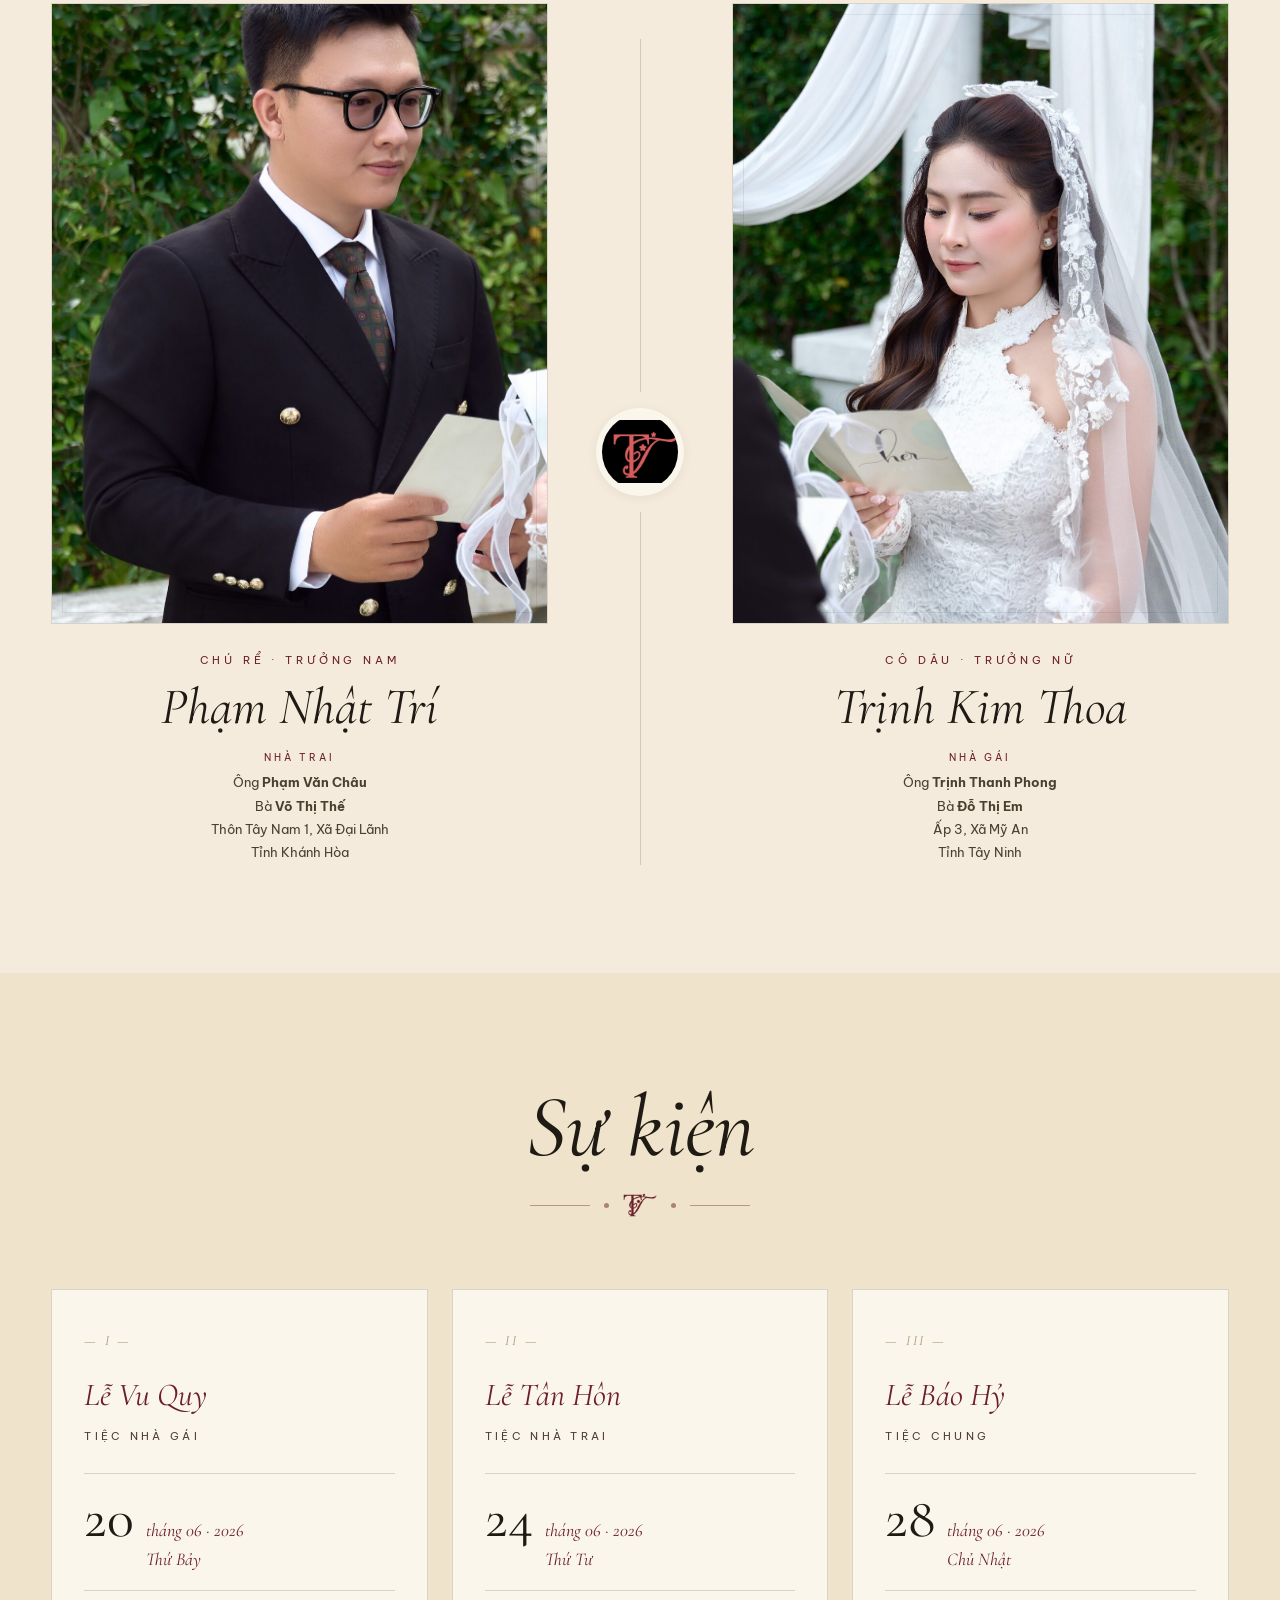
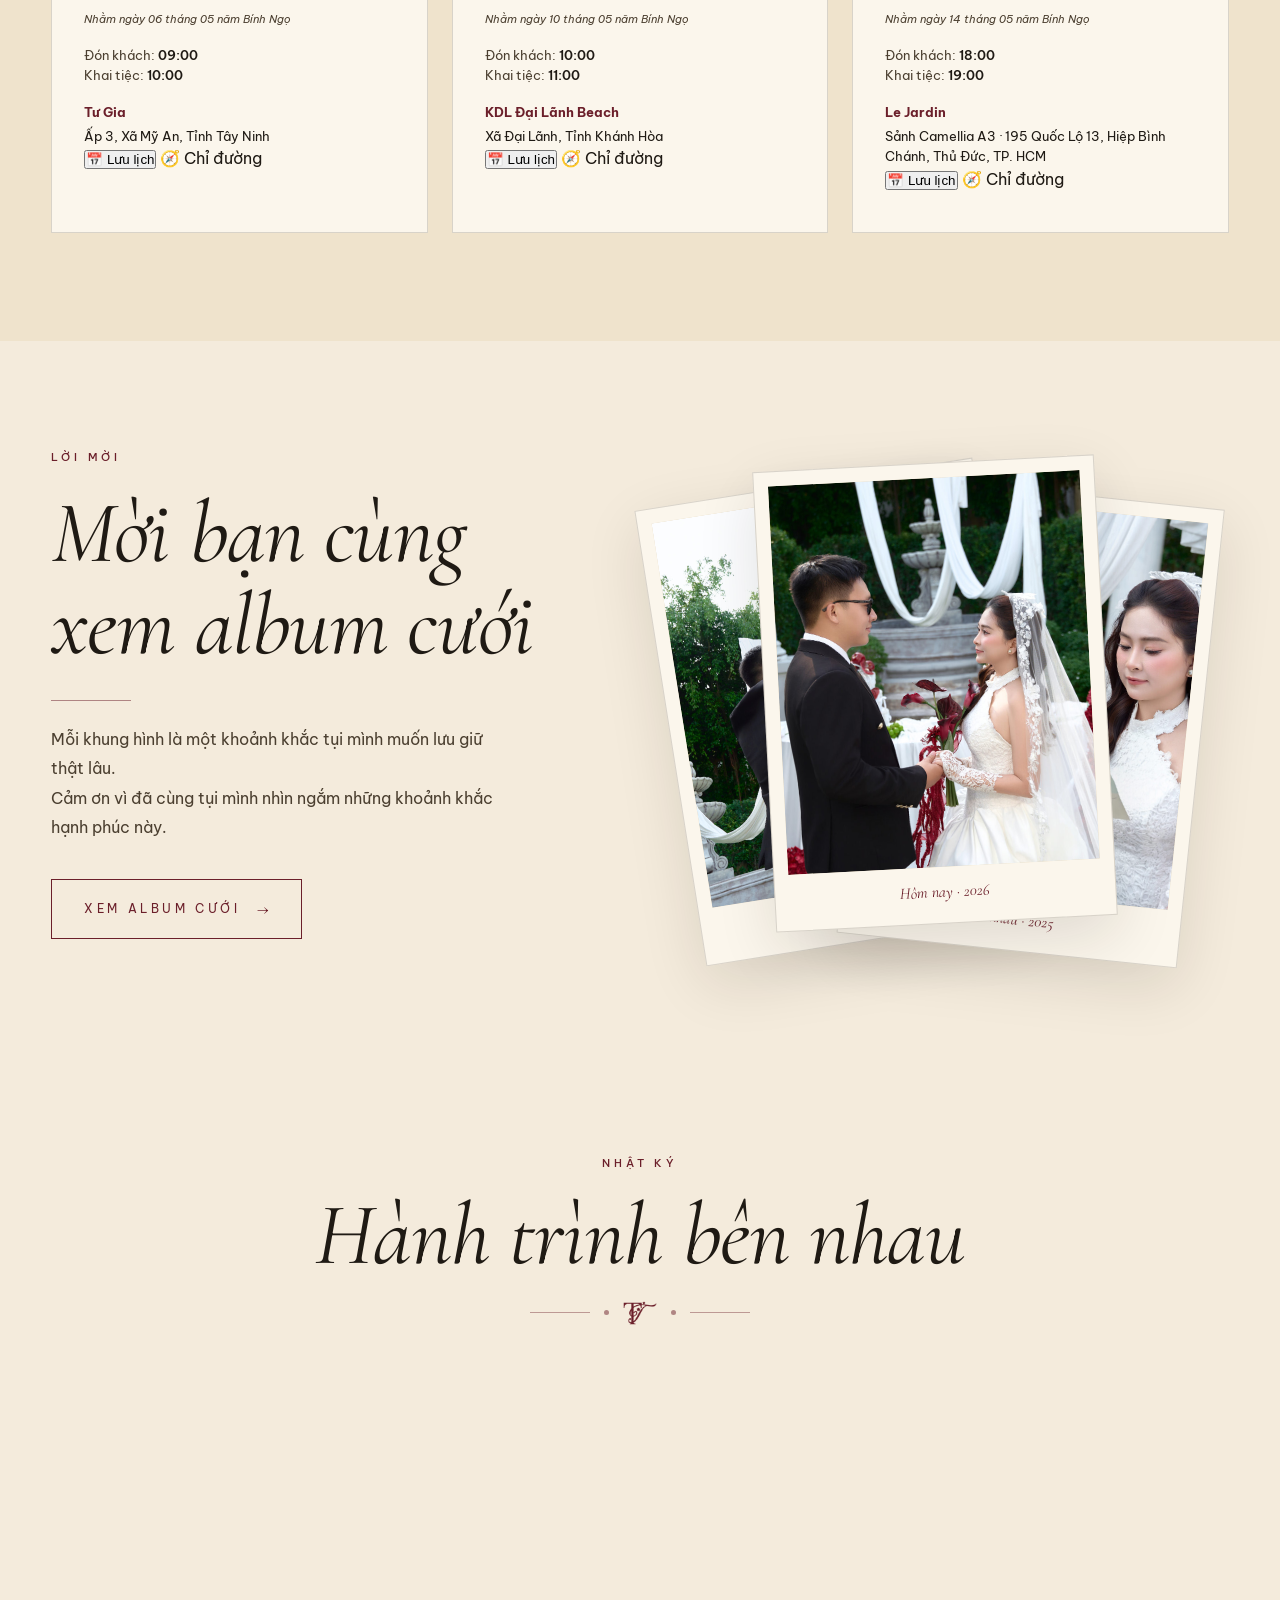
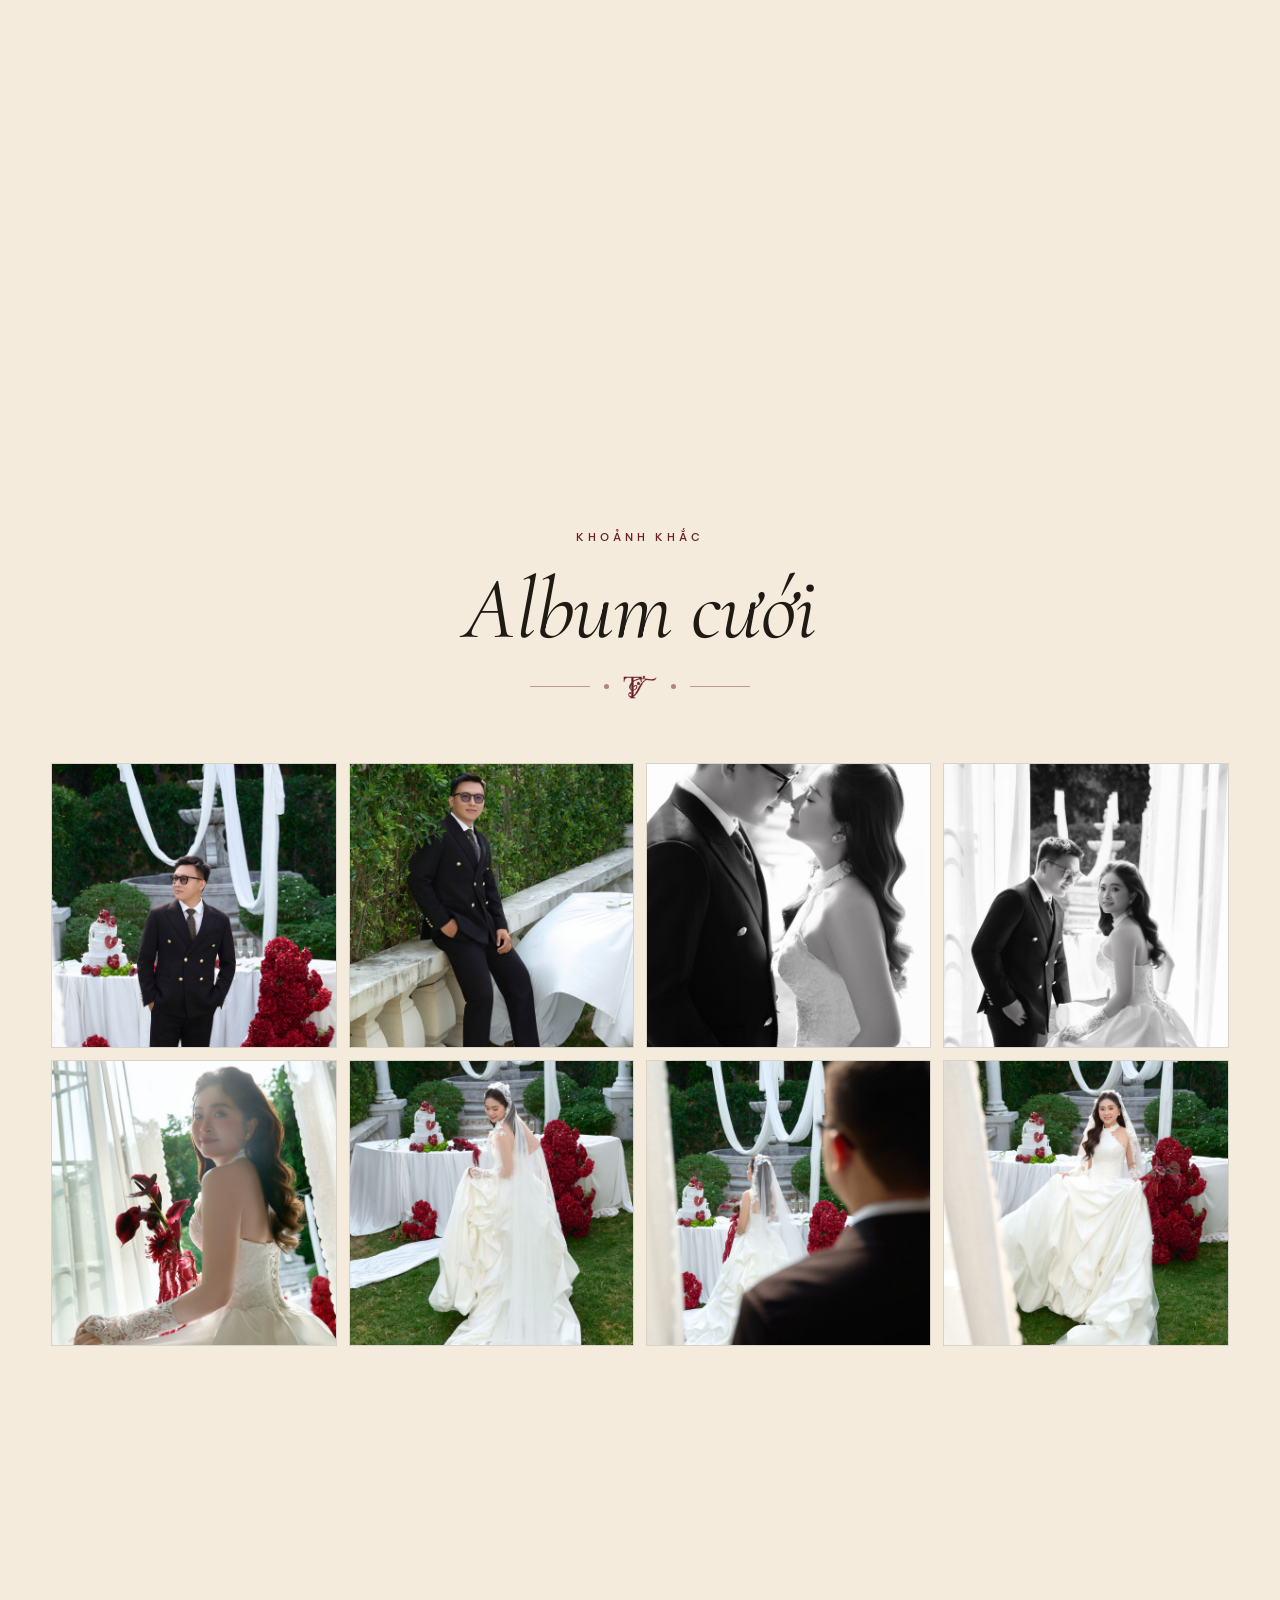
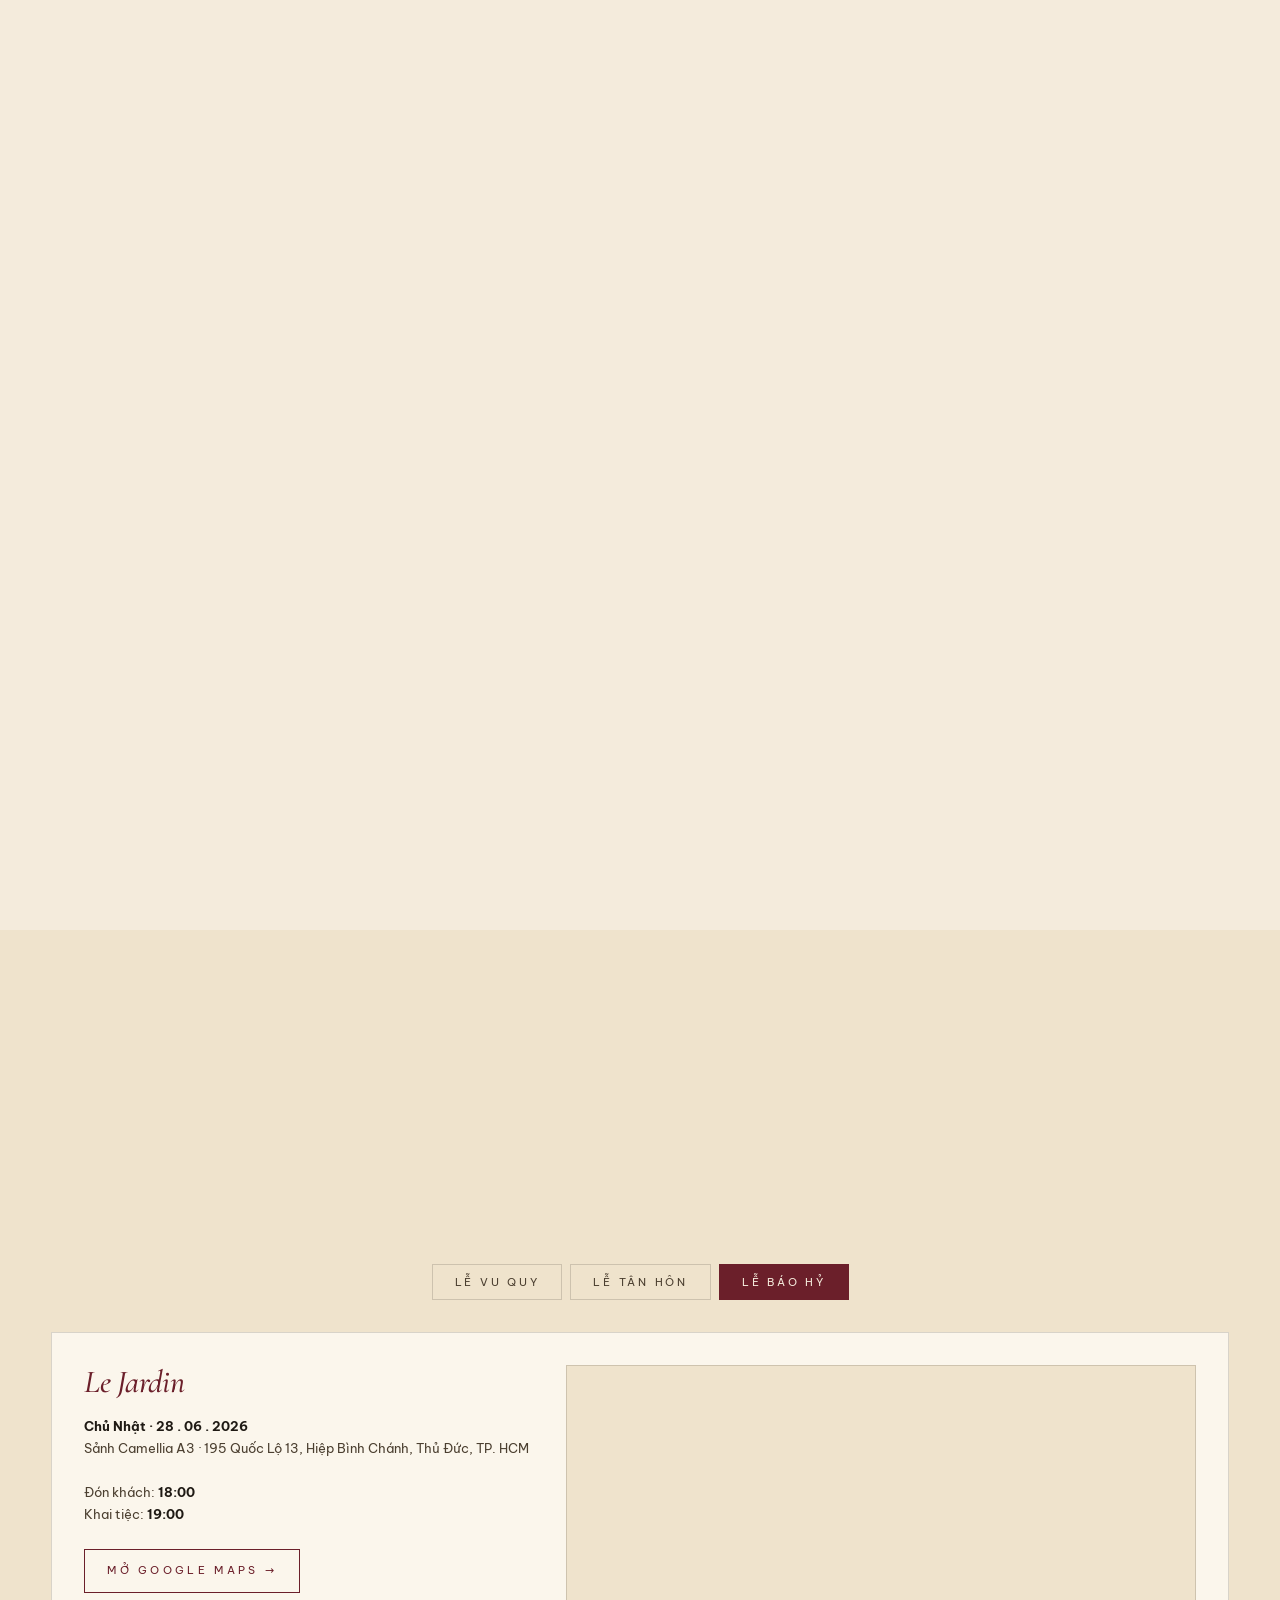
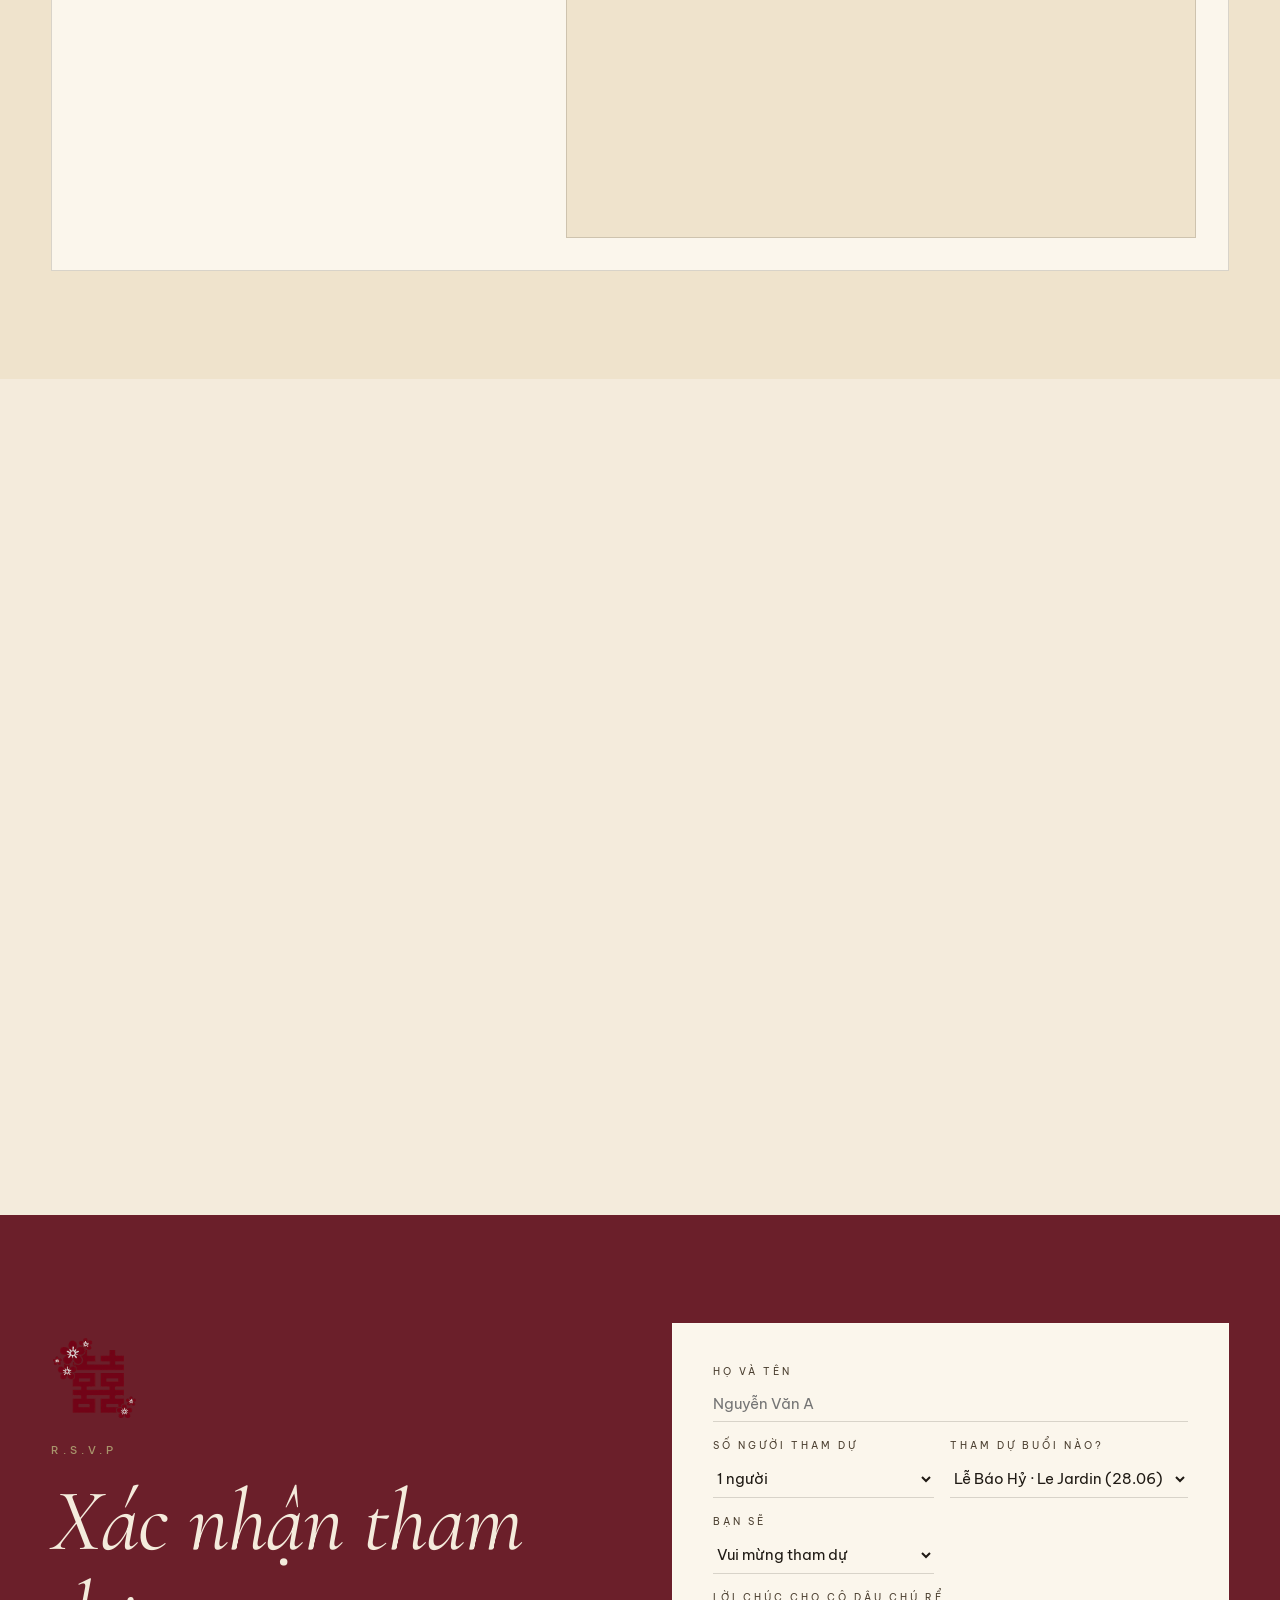
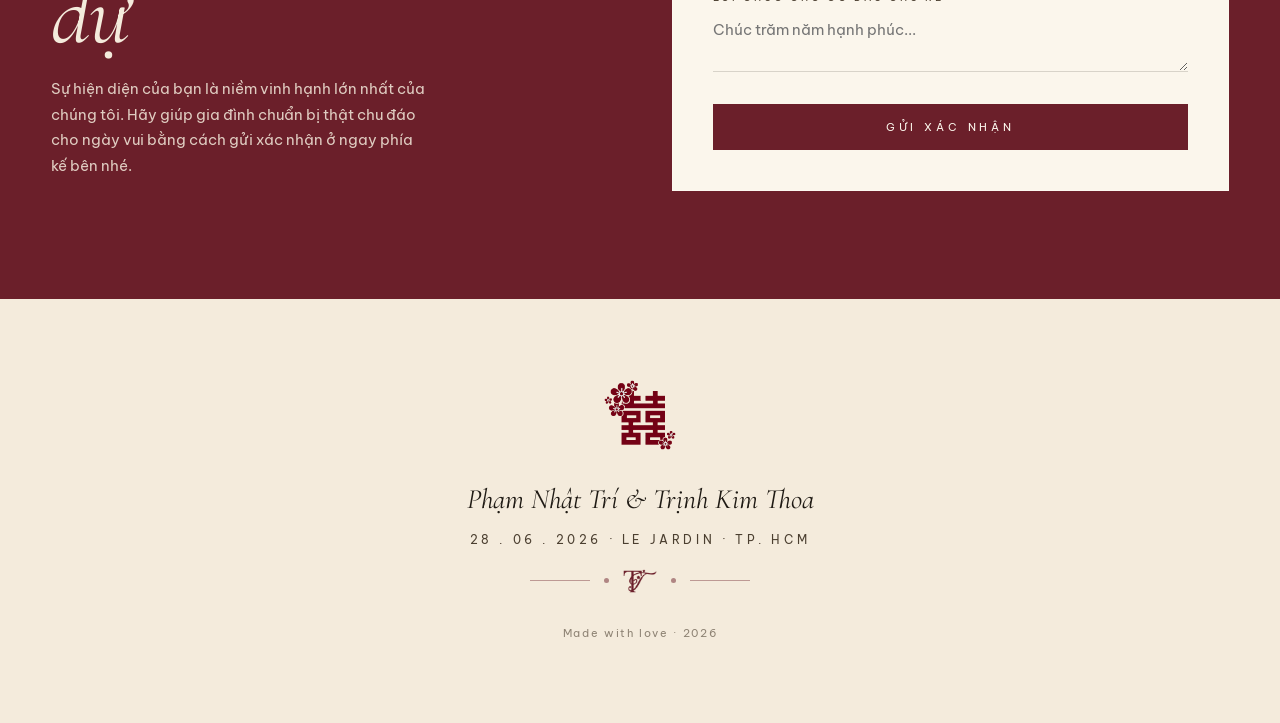
==== commit 322c1ec5: "feat(mobile): mobile-first refactor — hamburger nav, sticky CTA, accordion map, add-to-calendar - Ha" ====
--- a/site/index.html
+++ b/site/index.html
@@ -3,7 +3,7 @@
   <head>
     <meta charset="utf-8" />
     <meta name="viewport" content="width=device-width,initial-scale=1" />
-    <title>Phạm Nhật Trí & Trịnh Kim Thoa · 28.06.2026</title>
+    <title>Phạm Nhật Trí & Trịnh Kim Thoa · 06.2026</title>
     <meta
       name="description"
       content="Thiệp cưới online của Phạm Nhật Trí và Trịnh Kim Thoa — Vu Quy, Tân Hôn & Báo Hỷ · 06.2026"
@@ -29,7 +29,7 @@
         />
         <span class="nav__brand">Trí &amp; Thoa</span>
       </a>
-      <div class="nav__links">
+      <div class="nav__links" id="nav-links">
         <a href="#couple">Cô dâu &amp; Chú rể</a>
         <a href="#events">Sự kiện</a>
         <a href="#album-invite">Album</a>
@@ -37,6 +37,16 @@
         <a href="#gift">Mừng cưới</a>
         <a href="#rsvp">Xác nhận</a>
       </div>
+      <button
+        class="nav__burger"
+        id="nav-burger"
+        aria-label="Mở menu"
+        aria-expanded="false"
+        aria-controls="nav-links"
+        type="button"
+      >
+        <span></span><span></span><span></span>
+      </button>
     </nav>
 
     <!-- HERO -->
@@ -226,6 +236,22 @@
               <strong>Tư Gia</strong>
               Ấp 3, Xã Mỹ An, Tỉnh Tây Ninh
             </div>
+            <div class="event-card__actions">
+              <button
+                class="event-card__action event-card__action--filled"
+                data-cal-idx="0"
+                type="button"
+              >
+                📅 Lưu lịch
+              </button>
+              <a
+                class="event-card__action"
+                data-dir-idx="0"
+                target="_blank"
+                rel="noopener"
+                >🧭 Chỉ đường</a
+              >
+            </div>
           </div>
 
           <div class="reveal reveal-delay-2 event-card">
@@ -249,6 +275,22 @@
               <strong>KDL Đại Lãnh Beach</strong>
               Xã Đại Lãnh, Tỉnh Khánh Hòa
             </div>
+            <div class="event-card__actions">
+              <button
+                class="event-card__action event-card__action--filled"
+                data-cal-idx="1"
+                type="button"
+              >
+                📅 Lưu lịch
+              </button>
+              <a
+                class="event-card__action"
+                data-dir-idx="1"
+                target="_blank"
+                rel="noopener"
+                >🧭 Chỉ đường</a
+              >
+            </div>
           </div>
 
           <div class="reveal reveal-delay-3 event-card">
@@ -272,6 +314,22 @@
               <strong>Le Jardin</strong>
               Sảnh Camellia A3 · 195 Quốc Lộ 13, Hiệp Bình Chánh, Thủ Đức, TP.
               HCM
+            </div>
+            <div class="event-card__actions">
+              <button
+                class="event-card__action event-card__action--filled"
+                data-cal-idx="2"
+                type="button"
+              >
+                📅 Lưu lịch
+              </button>
+              <a
+                class="event-card__action"
+                data-dir-idx="2"
+                target="_blank"
+                rel="noopener"
+                >🧭 Chỉ đường</a
+              >
             </div>
           </div>
         </div>
@@ -446,6 +504,8 @@
             ></iframe>
           </div>
         </div>
+        <!-- Mobile accordion (filled by JS) -->
+        <div class="map__accordion" id="map-accordion"></div>
       </div>
     </section>
 
@@ -646,6 +706,39 @@
       <div class="lightbox__counter" id="lightbox-counter"></div>
     </div>
 
+    <!-- MOBILE STICKY CTA -->
+    <div class="mobile-cta" id="mobile-cta" aria-hidden="true">
+      <a class="mobile-cta__btn mobile-cta__btn--primary" href="#rsvp">
+        <span aria-hidden="true">💌</span> Xác nhận tham dự
+      </a>
+      <button
+        class="mobile-cta__btn mobile-cta__btn--ghost"
+        id="cal-open"
+        type="button"
+      >
+        <span aria-hidden="true">📅</span> Lưu lịch
+      </button>
+    </div>
+
+    <!-- CALENDAR MODAL -->
+    <div class="cal-modal" id="cal-modal" aria-hidden="true" role="dialog">
+      <div class="cal-modal__panel">
+        <button
+          class="cal-modal__close"
+          id="cal-close"
+          aria-label="Đóng"
+          type="button"
+        >
+          &times;
+        </button>
+        <h3 class="cal-modal__title">Lưu ngày cưới vào lịch</h3>
+        <p class="cal-modal__sub">Chọn lễ bạn muốn nhắc lịch</p>
+        <div class="cal-modal__list" id="cal-list">
+          <!-- filled by JS -->
+        </div>
+      </div>
+    </div>
+
     <script src="main.js"></script>
   </body>
 </html>
--- a/site/styles.css
+++ b/site/styles.css
@@ -1430,3 +1430,473 @@
     transform: none;
   }
 }
+
+/* ============================================================
+   HAMBURGER (hidden on desktop)
+   ============================================================ */
+.nav__burger {
+  display: none;
+  background: transparent;
+  border: 0;
+  width: 44px;
+  height: 44px;
+  cursor: pointer;
+  padding: 10px;
+  flex-direction: column;
+  justify-content: space-between;
+  align-items: stretch;
+}
+.nav__burger span {
+  display: block;
+  height: 2px;
+  background: var(--ink, #2a1d12);
+  border-radius: 2px;
+  transition:
+    transform 0.3s ease,
+    opacity 0.2s ease;
+  transform-origin: center;
+}
+.nav__burger.open span:nth-child(1) {
+  transform: translateY(10px) rotate(45deg);
+}
+.nav__burger.open span:nth-child(2) {
+  opacity: 0;
+}
+.nav__burger.open span:nth-child(3) {
+  transform: translateY(-10px) rotate(-45deg);
+}
+
+/* ============================================================
+   MOBILE STICKY CTA (hidden on desktop)
+   ============================================================ */
+.mobile-cta {
+  display: none;
+}
+.mobile-cta__btn {
+  flex: 1;
+  display: inline-flex;
+  align-items: center;
+  justify-content: center;
+  gap: 6px;
+  min-height: 48px;
+  padding: 10px 14px;
+  border-radius: 999px;
+  font-family: inherit;
+  font-size: 15px;
+  font-weight: 500;
+  text-decoration: none;
+  cursor: pointer;
+  border: 1px solid transparent;
+  transition:
+    transform 0.15s ease,
+    box-shadow 0.2s ease;
+}
+.mobile-cta__btn:active {
+  transform: scale(0.97);
+}
+.mobile-cta__btn--primary {
+  background: var(--burgundy, #6b2c2c);
+  color: #fff;
+}
+.mobile-cta__btn--ghost {
+  background: rgba(255, 255, 255, 0.95);
+  color: var(--burgundy, #6b2c2c);
+  border-color: var(--burgundy, #6b2c2c);
+}
+
+/* ============================================================
+   CALENDAR MODAL
+   ============================================================ */
+.cal-modal {
+  position: fixed;
+  inset: 0;
+  background: rgba(15, 12, 10, 0.72);
+  display: none;
+  align-items: flex-end;
+  justify-content: center;
+  z-index: 1100;
+  padding: 0;
+}
+.cal-modal.open {
+  display: flex;
+}
+.cal-modal__panel {
+  background: var(--paper, #fbf6ec);
+  width: 100%;
+  max-width: 520px;
+  border-radius: 20px 20px 0 0;
+  padding: 28px 22px 32px;
+  position: relative;
+  animation: slideUp 0.3s cubic-bezier(0.22, 1, 0.36, 1);
+}
+@keyframes slideUp {
+  from {
+    transform: translateY(100%);
+  }
+  to {
+    transform: translateY(0);
+  }
+}
+.cal-modal__close {
+  position: absolute;
+  top: 12px;
+  right: 12px;
+  width: 40px;
+  height: 40px;
+  border-radius: 50%;
+  border: 1px solid var(--rule);
+  background: transparent;
+  font-size: 24px;
+  cursor: pointer;
+  color: var(--ink, #2a1d12);
+}
+.cal-modal__title {
+  font-family: "Cormorant Garamond", serif;
+  font-style: italic;
+  font-size: 26px;
+  margin: 0 0 4px;
+  color: var(--burgundy, #6b2c2c);
+}
+.cal-modal__sub {
+  margin: 0 0 18px;
+  color: var(--ink-soft, #6b5b48);
+  font-size: 14px;
+}
+.cal-modal__list {
+  display: flex;
+  flex-direction: column;
+  gap: 10px;
+}
+.cal-item {
+  display: flex;
+  align-items: center;
+  justify-content: space-between;
+  padding: 14px 16px;
+  background: #fff;
+  border: 1px solid var(--rule);
+  border-radius: 12px;
+  text-decoration: none;
+  color: var(--ink, #2a1d12);
+  font-size: 15px;
+  gap: 10px;
+}
+.cal-item:active {
+  background: var(--bg-soft);
+}
+.cal-item__name {
+  font-weight: 500;
+}
+.cal-item__date {
+  color: var(--ink-soft, #6b5b48);
+  font-size: 13px;
+}
+.cal-item__icon {
+  color: var(--burgundy, #6b2c2c);
+  font-size: 18px;
+}
+
+@media (min-width: 641px) {
+  .cal-modal {
+    align-items: center;
+  }
+  .cal-modal__panel {
+    border-radius: 16px;
+    max-width: 440px;
+  }
+}
+
+/* ============================================================
+   MOBILE (≤ 640px) — focused refactor
+   ============================================================ */
+@media (max-width: 640px) {
+  /* Nav */
+  .nav {
+    padding: 10px 16px;
+    height: 56px;
+  }
+  .nav__brand {
+    font-size: 14px;
+  }
+  .nav__links {
+    position: fixed;
+    inset: 56px 0 auto 0;
+    flex-direction: column;
+    align-items: stretch;
+    background: var(--paper, #fbf6ec);
+    border-bottom: 1px solid var(--rule);
+    padding: 12px 0;
+    gap: 0;
+    transform: translateY(-110%);
+    transition: transform 0.3s ease;
+    box-shadow: 0 8px 24px rgba(0, 0, 0, 0.08);
+    z-index: 90;
+    display: flex;
+  }
+  .nav__links.open {
+    transform: translateY(0);
+  }
+  .nav__links a {
+    padding: 14px 22px;
+    font-size: 16px;
+    border-bottom: 1px solid var(--rule);
+  }
+  .nav__links a:last-child {
+    border-bottom: 0;
+  }
+  .nav__burger {
+    display: flex;
+  }
+
+  /* Hero — single screen */
+  .hero {
+    min-height: calc(100vh - 56px);
+    padding-top: 24px;
+    padding-bottom: 32px;
+    display: flex;
+    align-items: center;
+  }
+  .hero__inner {
+    grid-template-columns: 1fr !important;
+    gap: 18px;
+    text-align: center;
+  }
+  .hero__copy {
+    order: 1;
+  }
+  .hero__visual {
+    order: 2;
+  }
+  .hero__hy .hy-img {
+    height: 64px !important;
+  }
+  .hero__names {
+    font-size: clamp(36px, 11vw, 54px);
+    line-height: 1.05;
+  }
+  .hero__sub {
+    font-size: 13px;
+    letter-spacing: 0.18em;
+  }
+  .hero__date {
+    justify-content: center;
+    font-size: 14px;
+  }
+  .hero__photo-frame {
+    max-width: 78vw;
+    margin: 0 auto;
+    aspect-ratio: 4 / 5;
+  }
+  .hero__stamp {
+    display: none;
+  }
+
+  /* Section spacing */
+  .section {
+    padding: 56px 0;
+  }
+  .container {
+    padding-left: 18px;
+    padding-right: 18px;
+  }
+  .display-lg {
+    font-size: clamp(30px, 8vw, 44px);
+  }
+
+  /* Couple */
+  .couple__divider {
+    margin: 8px 0;
+  }
+
+  /* Events — stack with action buttons */
+  .events__grid {
+    grid-template-columns: 1fr !important;
+    gap: 18px;
+  }
+  .event-card {
+    padding: 22px 18px;
+  }
+  .event-card__actions {
+    display: flex;
+    gap: 8px;
+    margin-top: 14px;
+    flex-wrap: wrap;
+  }
+  .event-card__action {
+    flex: 1 1 auto;
+    min-height: 40px;
+    padding: 8px 12px;
+    font-size: 13px;
+    border-radius: 999px;
+    border: 1px solid var(--burgundy, #6b2c2c);
+    background: transparent;
+    color: var(--burgundy, #6b2c2c);
+    text-decoration: none;
+    display: inline-flex;
+    align-items: center;
+    justify-content: center;
+    gap: 4px;
+    cursor: pointer;
+  }
+  .event-card__action--filled {
+    background: var(--burgundy, #6b2c2c);
+    color: #fff;
+  }
+
+  /* Album */
+  .album__grid {
+    grid-template-columns: repeat(2, 1fr);
+    gap: 8px;
+  }
+
+  /* Journey video */
+  .journey__video {
+    border-radius: 12px;
+  }
+
+  /* Map → accordion */
+  .map__tabs {
+    display: none !important;
+  }
+  .map__panel {
+    display: contents;
+  }
+  .map__accordion {
+    display: flex;
+    flex-direction: column;
+    gap: 12px;
+  }
+  .map__acc-item {
+    border: 1px solid var(--rule);
+    background: var(--bg-card, #fff);
+    border-radius: 12px;
+    overflow: hidden;
+  }
+  .map__acc-head {
+    width: 100%;
+    text-align: left;
+    background: transparent;
+    border: 0;
+    padding: 16px 18px;
+    font-family: inherit;
+    font-size: 16px;
+    font-weight: 500;
+    color: var(--ink, #2a1d12);
+    display: flex;
+    align-items: center;
+    justify-content: space-between;
+    cursor: pointer;
+    min-height: 56px;
+  }
+  .map__acc-head::after {
+    content: "+";
+    font-size: 22px;
+    color: var(--burgundy, #6b2c2c);
+    transition: transform 0.2s ease;
+  }
+  .map__acc-item.open .map__acc-head::after {
+    content: "−";
+  }
+  .map__acc-body {
+    display: none;
+    padding: 0 18px 18px;
+  }
+  .map__acc-item.open .map__acc-body {
+    display: block;
+  }
+  .map__acc-iframe {
+    width: 100%;
+    aspect-ratio: 4 / 3;
+    border: 0;
+    border-radius: 8px;
+    margin-bottom: 12px;
+  }
+  .map__acc-addr {
+    color: var(--ink-soft, #6b5b48);
+    font-size: 14px;
+    margin-bottom: 8px;
+  }
+  .map__acc-times div {
+    font-size: 14px;
+    margin-bottom: 4px;
+  }
+  .map__acc-cta {
+    display: inline-flex;
+    align-items: center;
+    gap: 6px;
+    margin-top: 12px;
+    padding: 10px 18px;
+    background: var(--burgundy, #6b2c2c);
+    color: #fff;
+    text-decoration: none;
+    border-radius: 999px;
+    font-size: 14px;
+    min-height: 44px;
+  }
+  /* Hide the original single-panel map UI on mobile (replaced by accordion) */
+  .map__panel {
+    display: none;
+  }
+  .map__accordion {
+    display: flex;
+  }
+
+  /* Bank cards */
+  .bank-card {
+    padding: 22px 18px;
+  }
+  .bank-card__num {
+    font-size: 22px;
+    letter-spacing: 0.04em;
+  }
+  .bank-card__copy {
+    min-height: 44px;
+    padding: 8px 16px;
+  }
+
+  /* RSVP form */
+  .rsvp__form-grid {
+    grid-template-columns: 1fr !important;
+  }
+  .rsvp__submit {
+    min-height: 48px;
+    width: 100%;
+  }
+  input,
+  select,
+  textarea {
+    font-size: 16px !important; /* prevent iOS auto-zoom */
+  }
+
+  /* Mobile sticky CTA */
+  .mobile-cta {
+    display: flex;
+    position: fixed;
+    left: 12px;
+    right: 12px;
+    bottom: 12px;
+    gap: 8px;
+    z-index: 80;
+    transform: translateY(140%);
+    transition: transform 0.3s ease;
+    box-shadow: 0 10px 24px rgba(0, 0, 0, 0.18);
+    border-radius: 999px;
+  }
+  .mobile-cta.show {
+    transform: translateY(0);
+  }
+
+  /* Body padding so sticky CTA doesn't cover footer */
+  body {
+    padding-bottom: 84px;
+  }
+
+  /* Lightbox tweaks */
+  .lightbox__counter {
+    bottom: 12px;
+  }
+}
+
+/* Show accordion only on mobile, hide on desktop */
+.map__accordion {
+  display: none;
+}
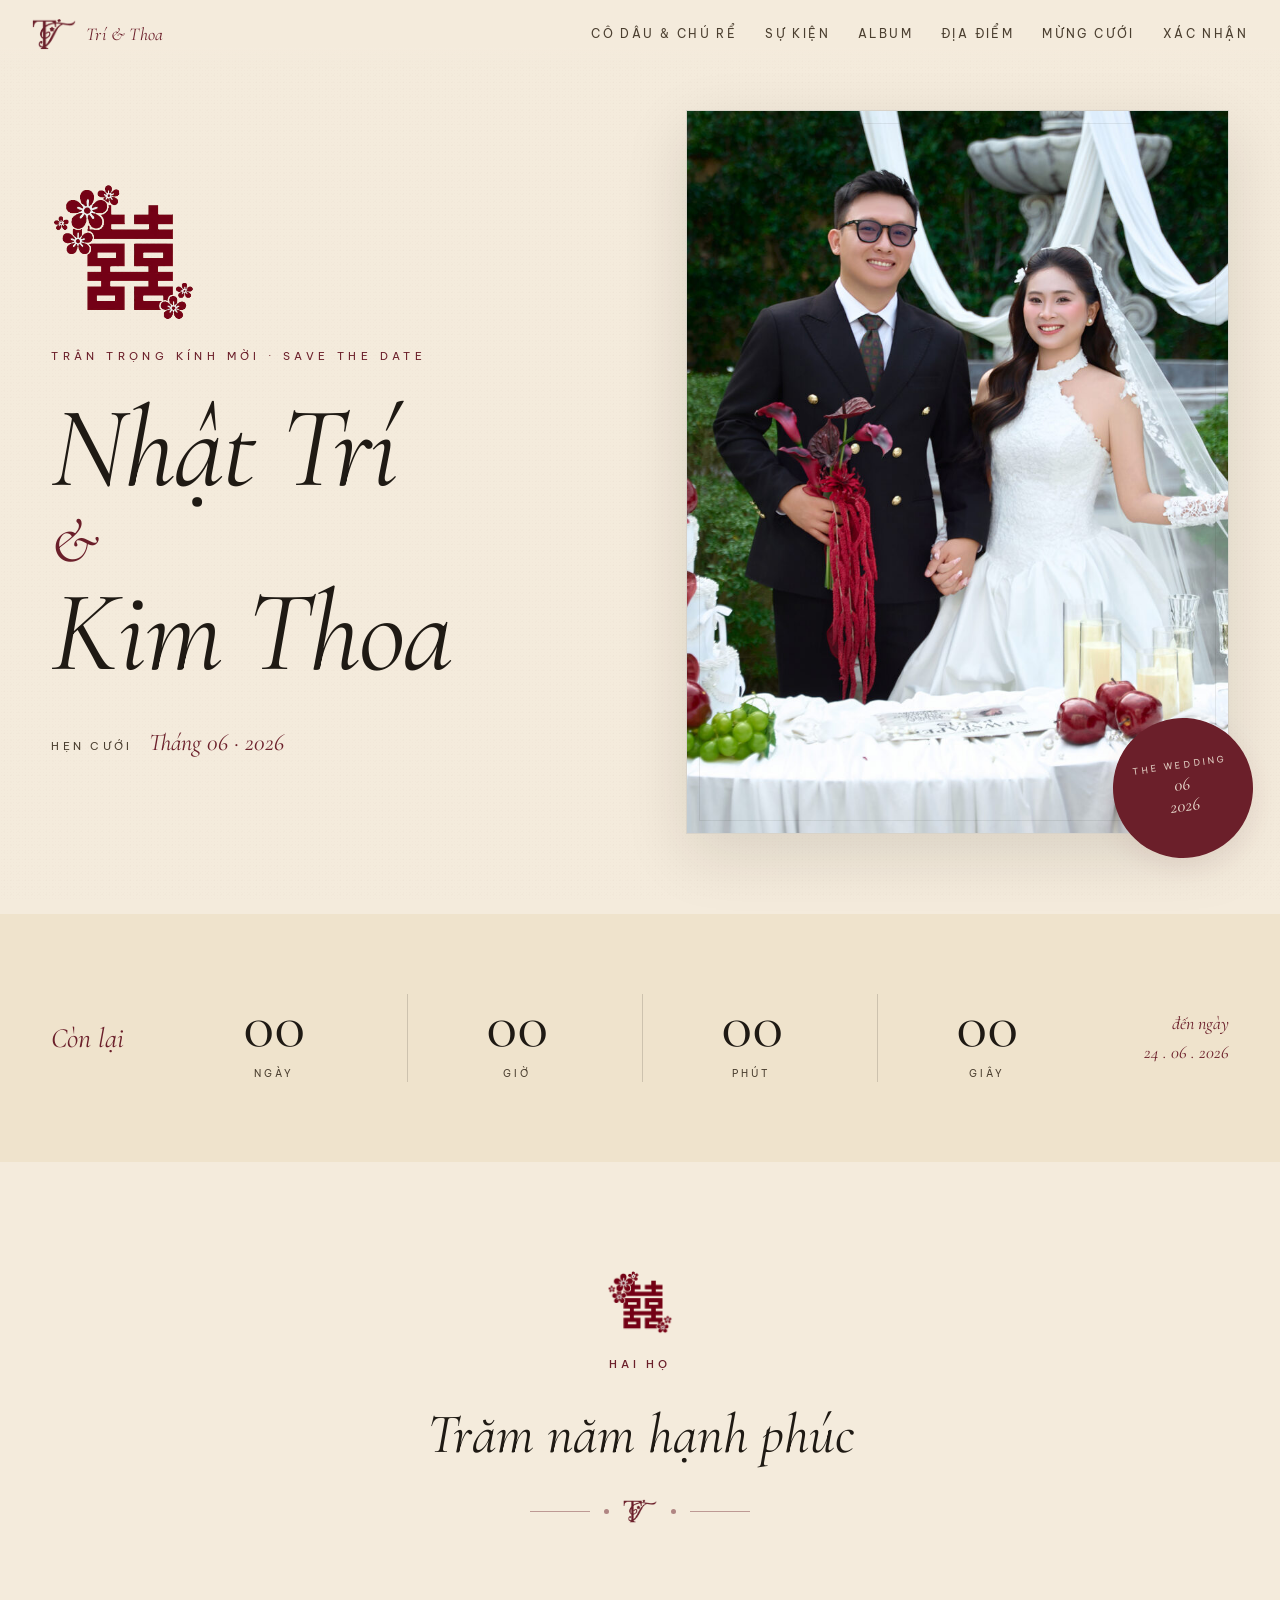
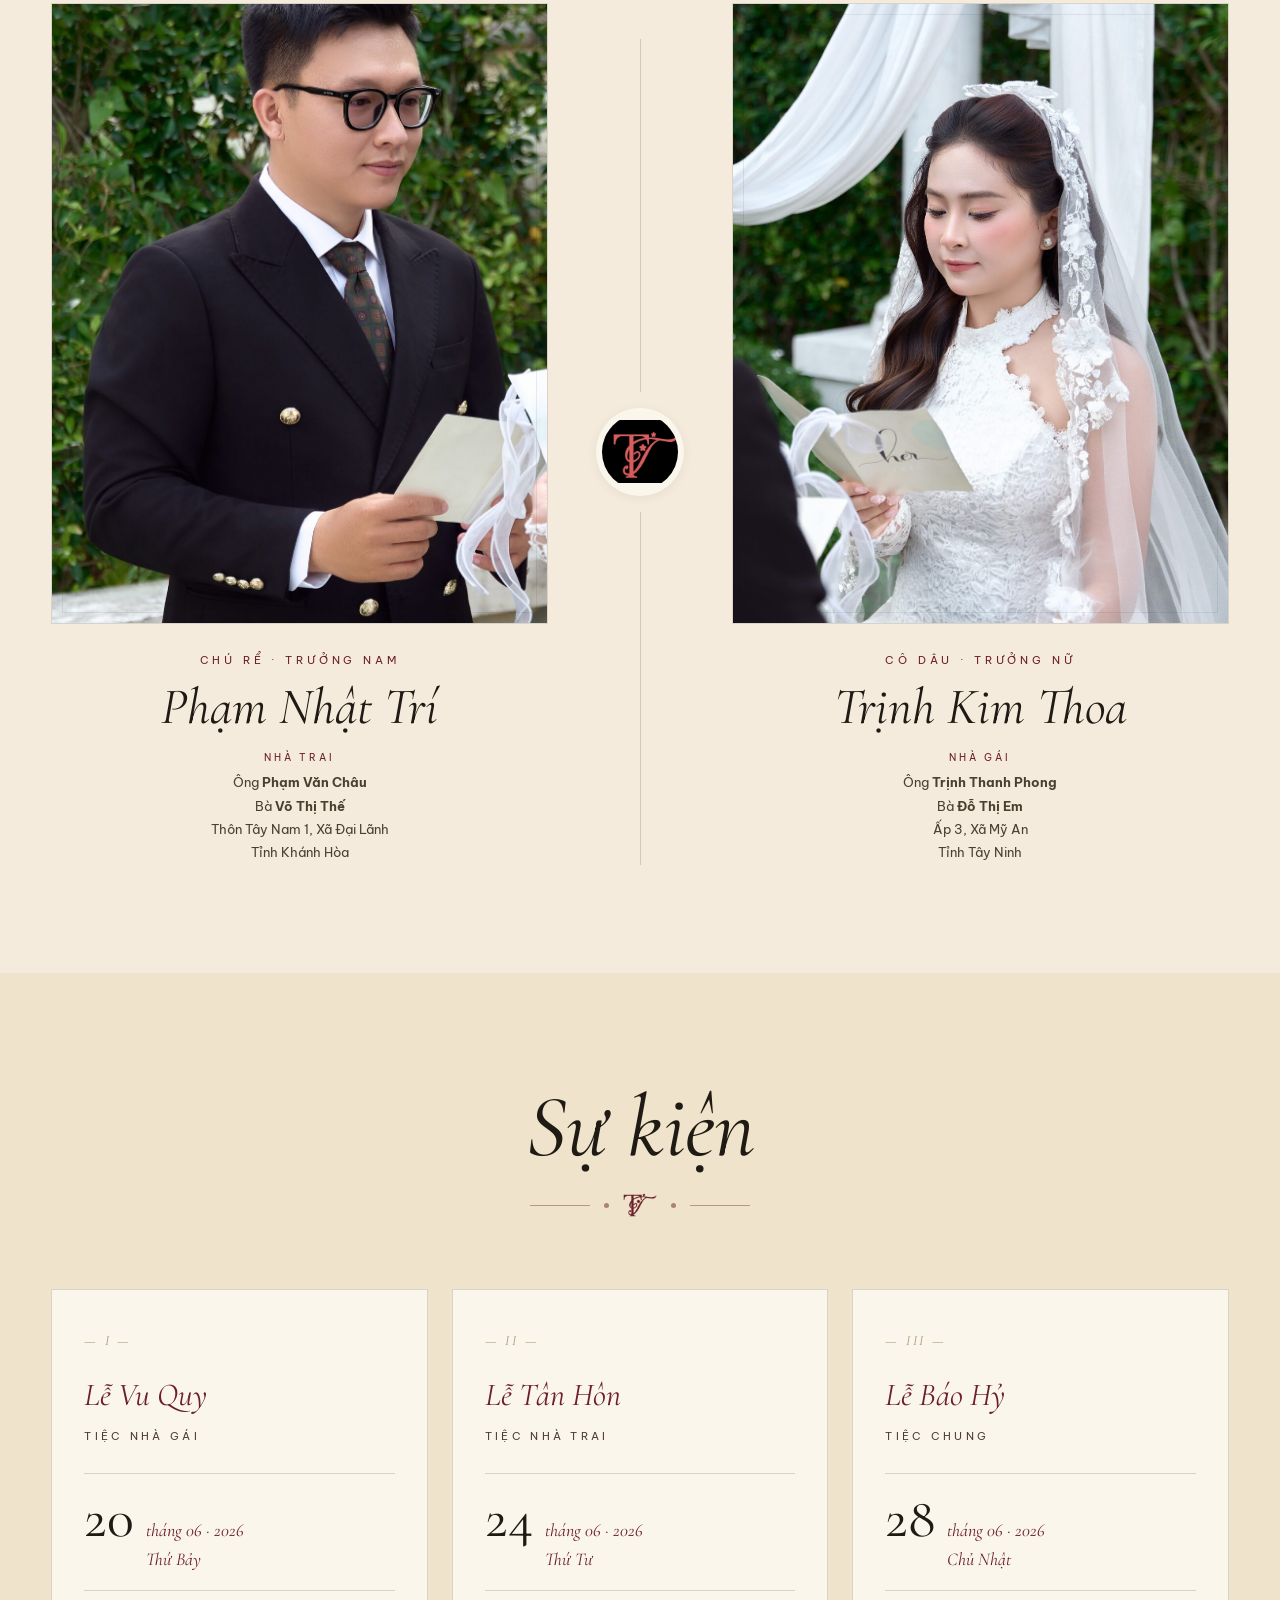
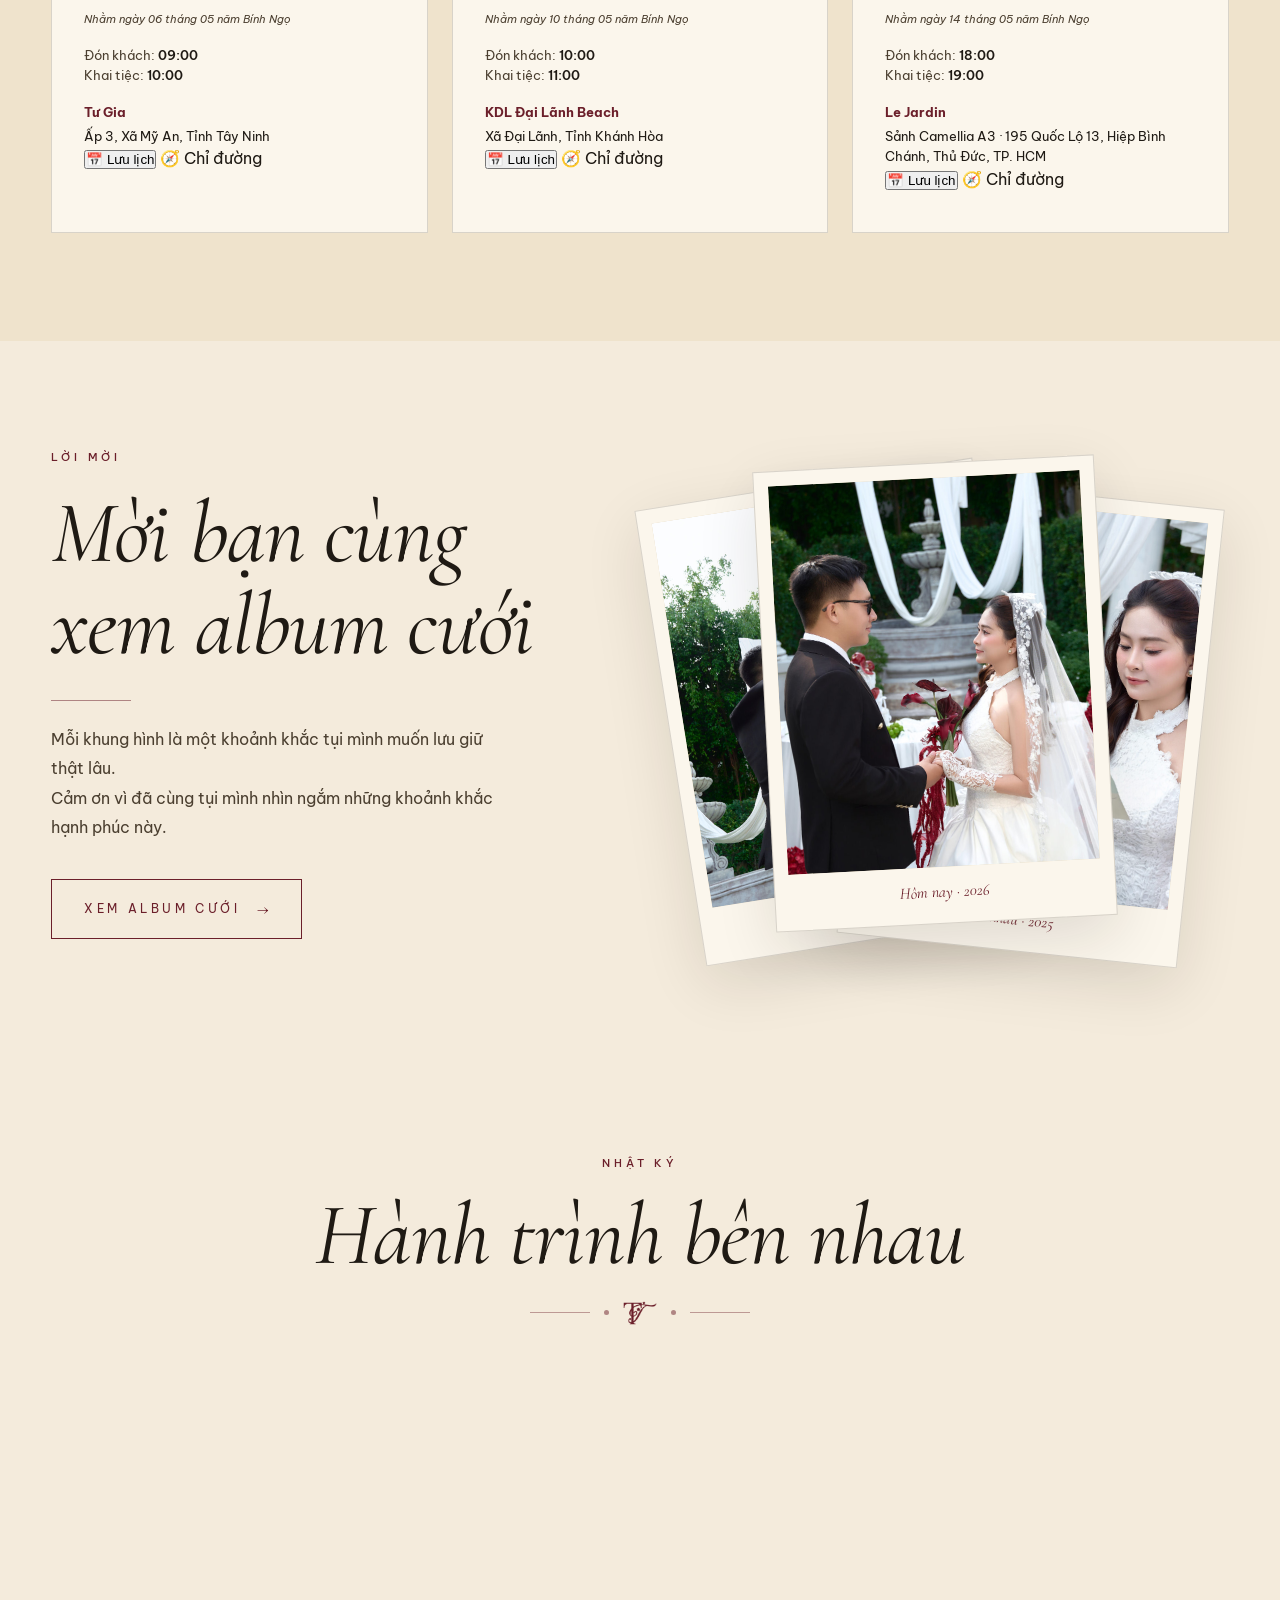
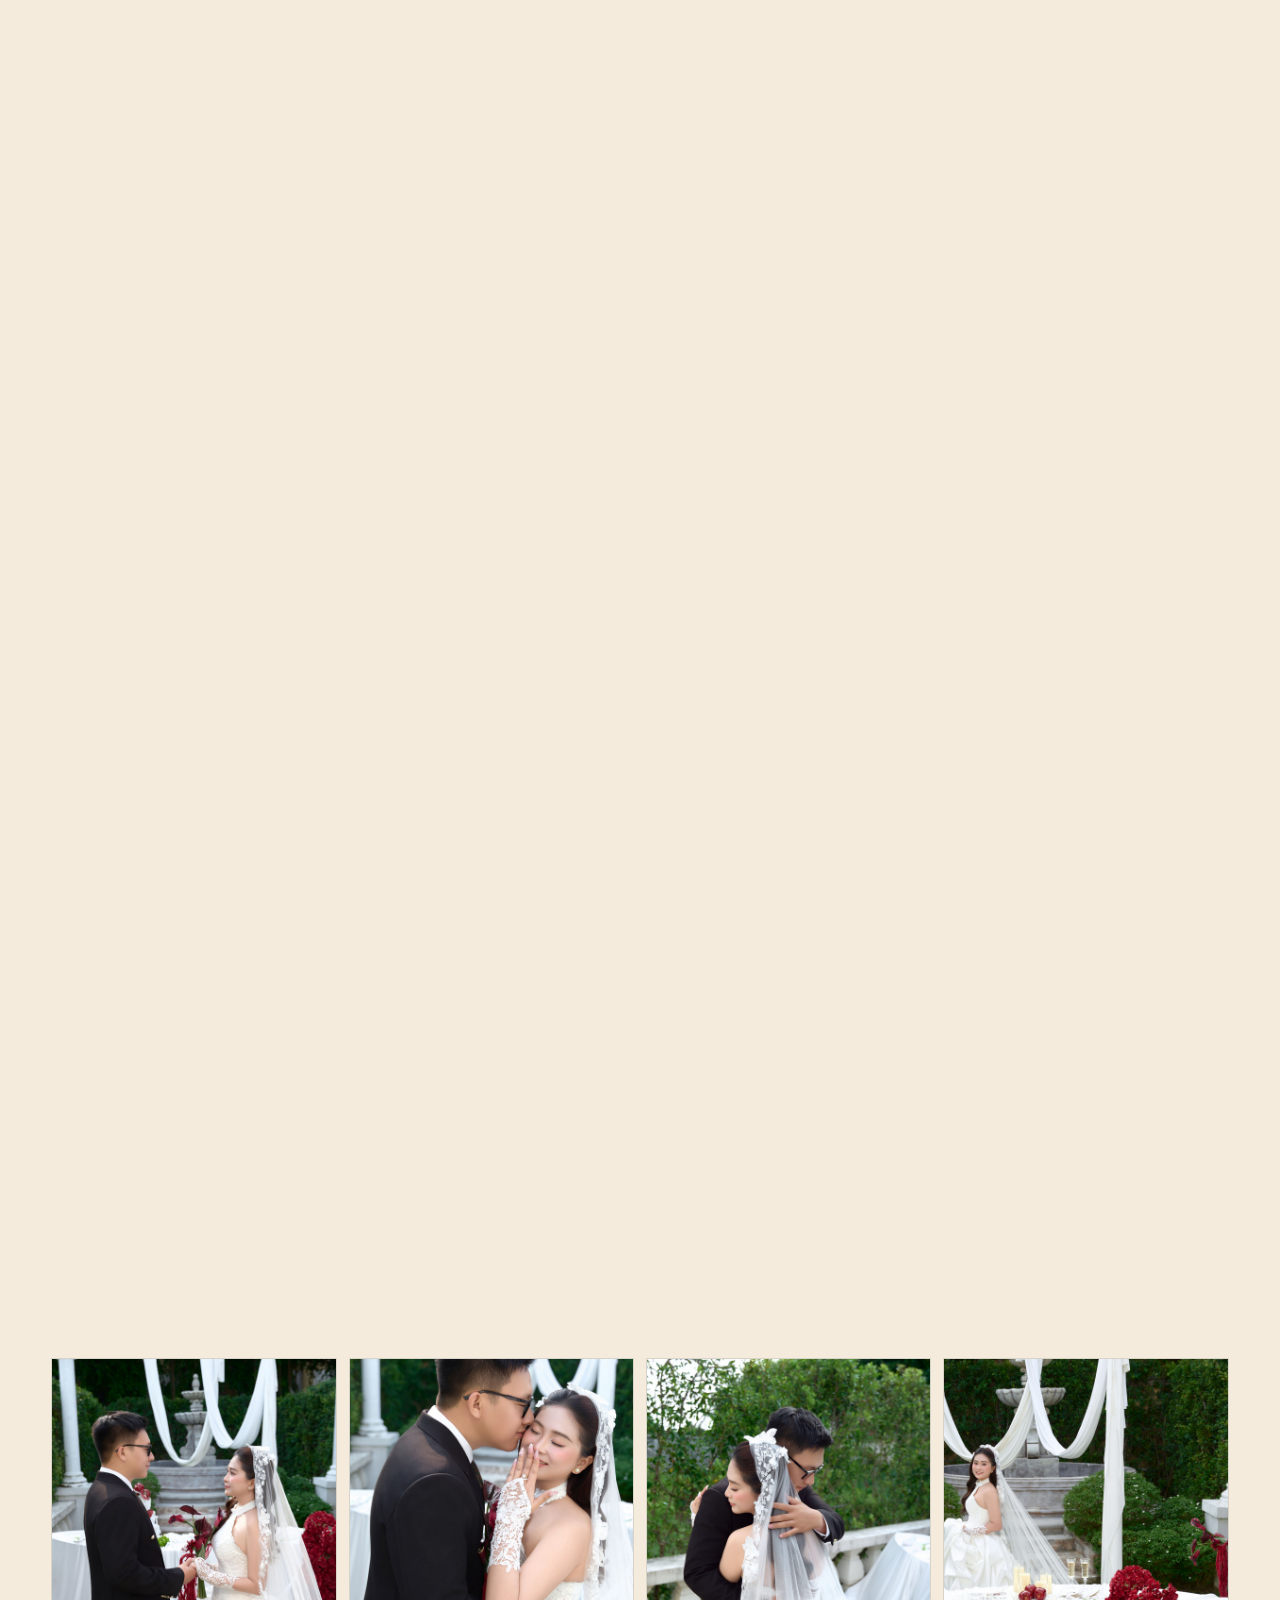
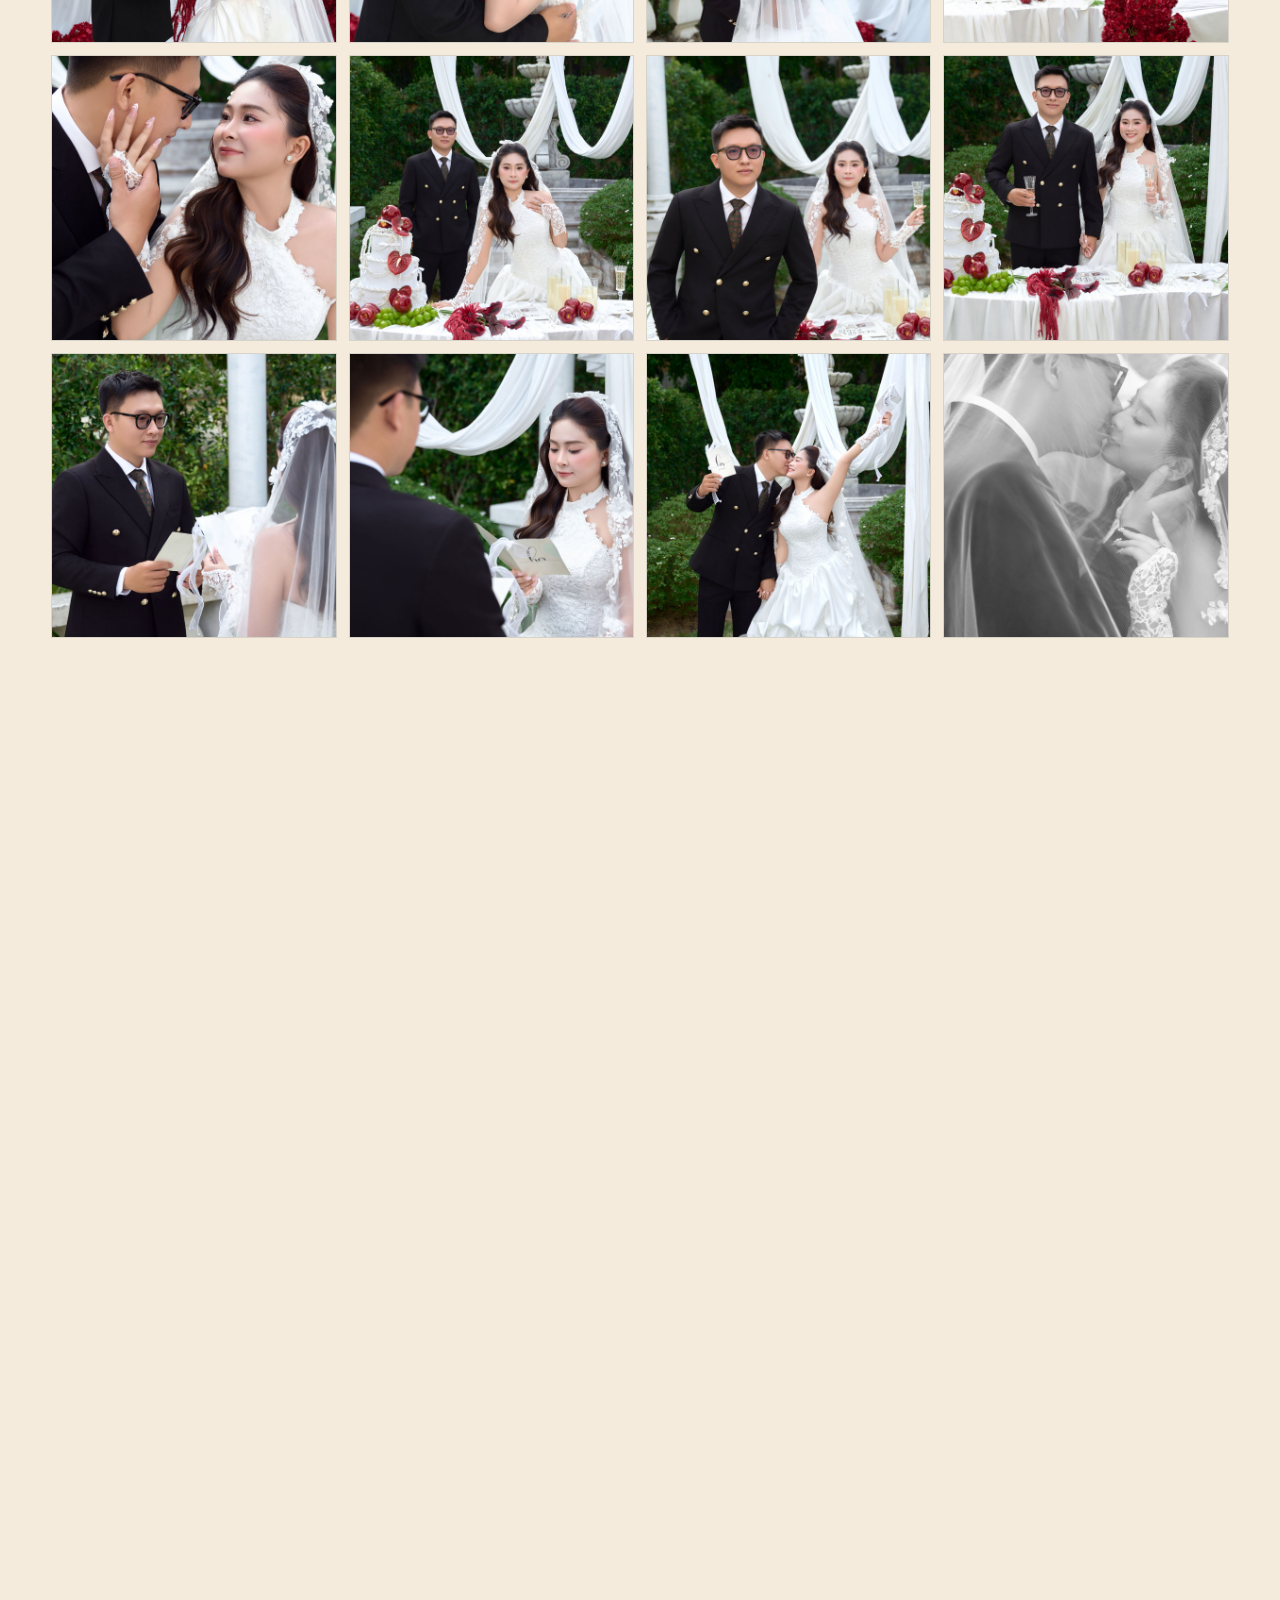
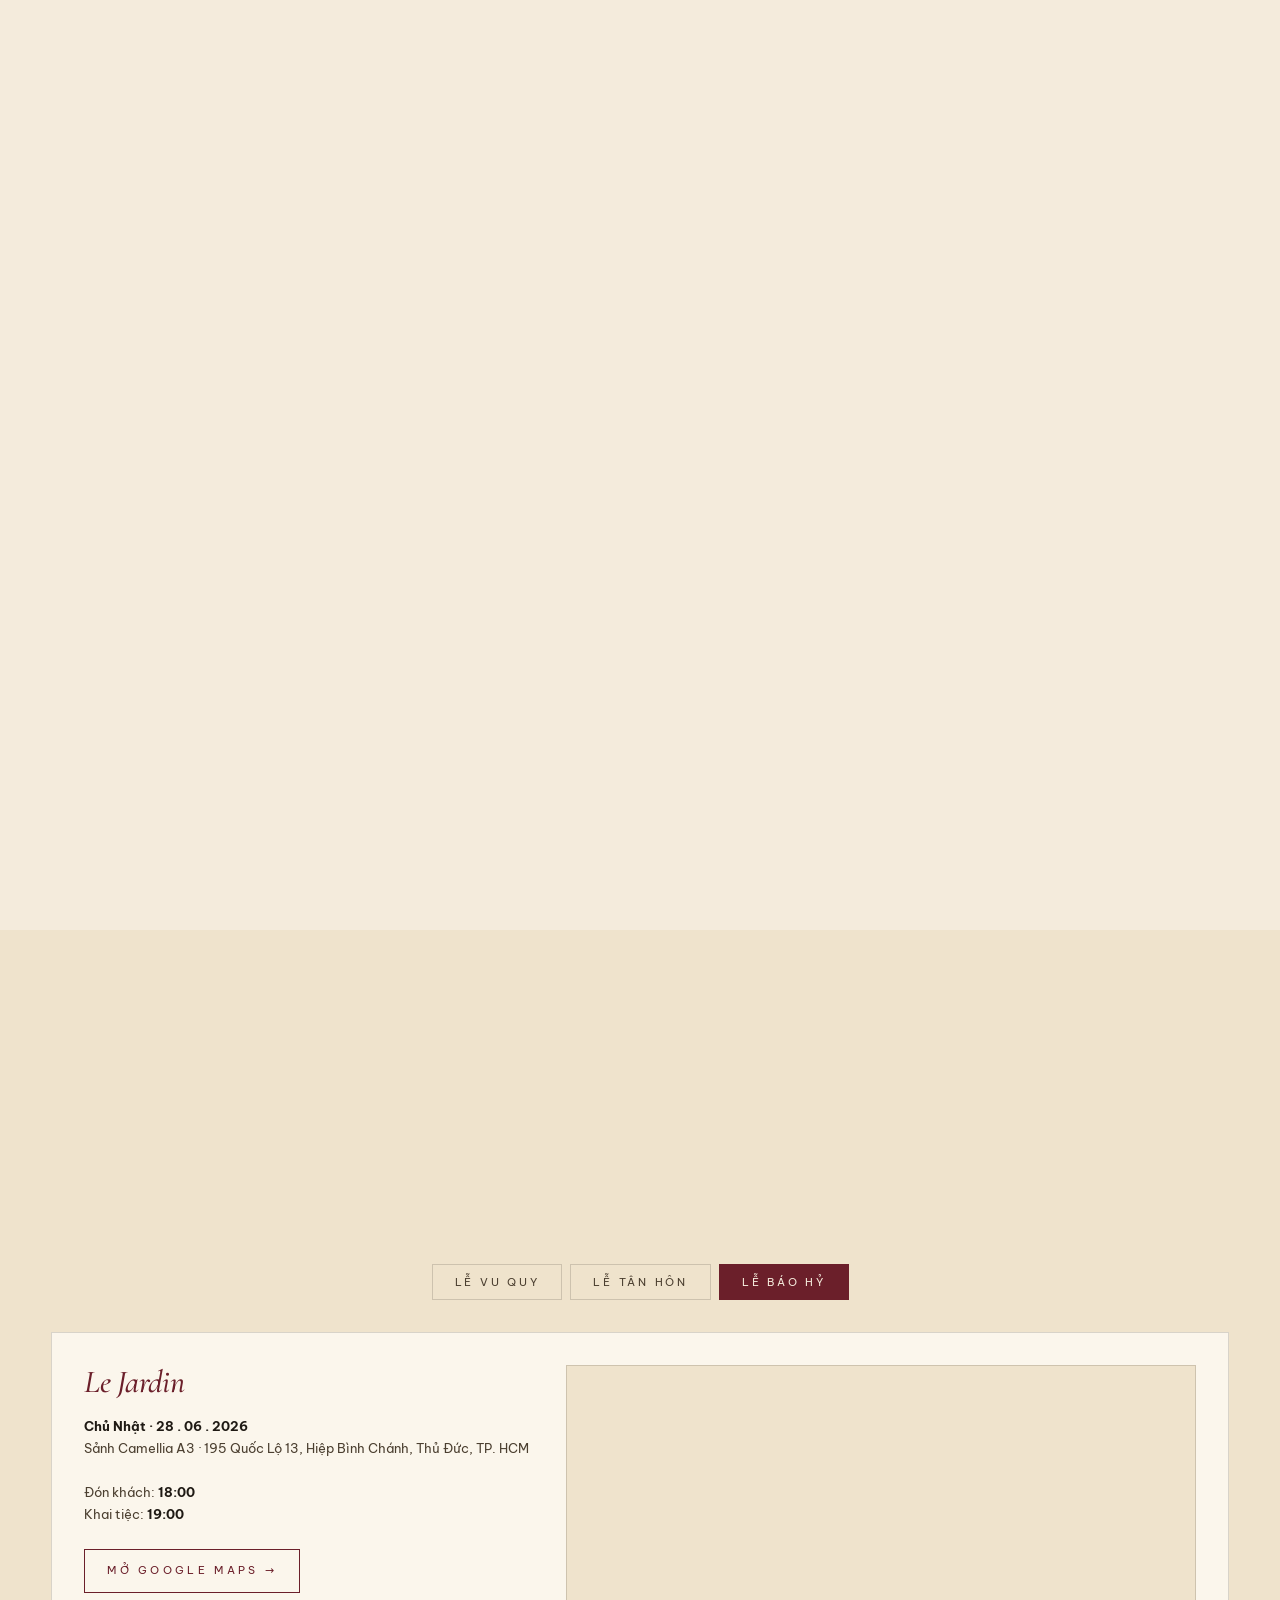
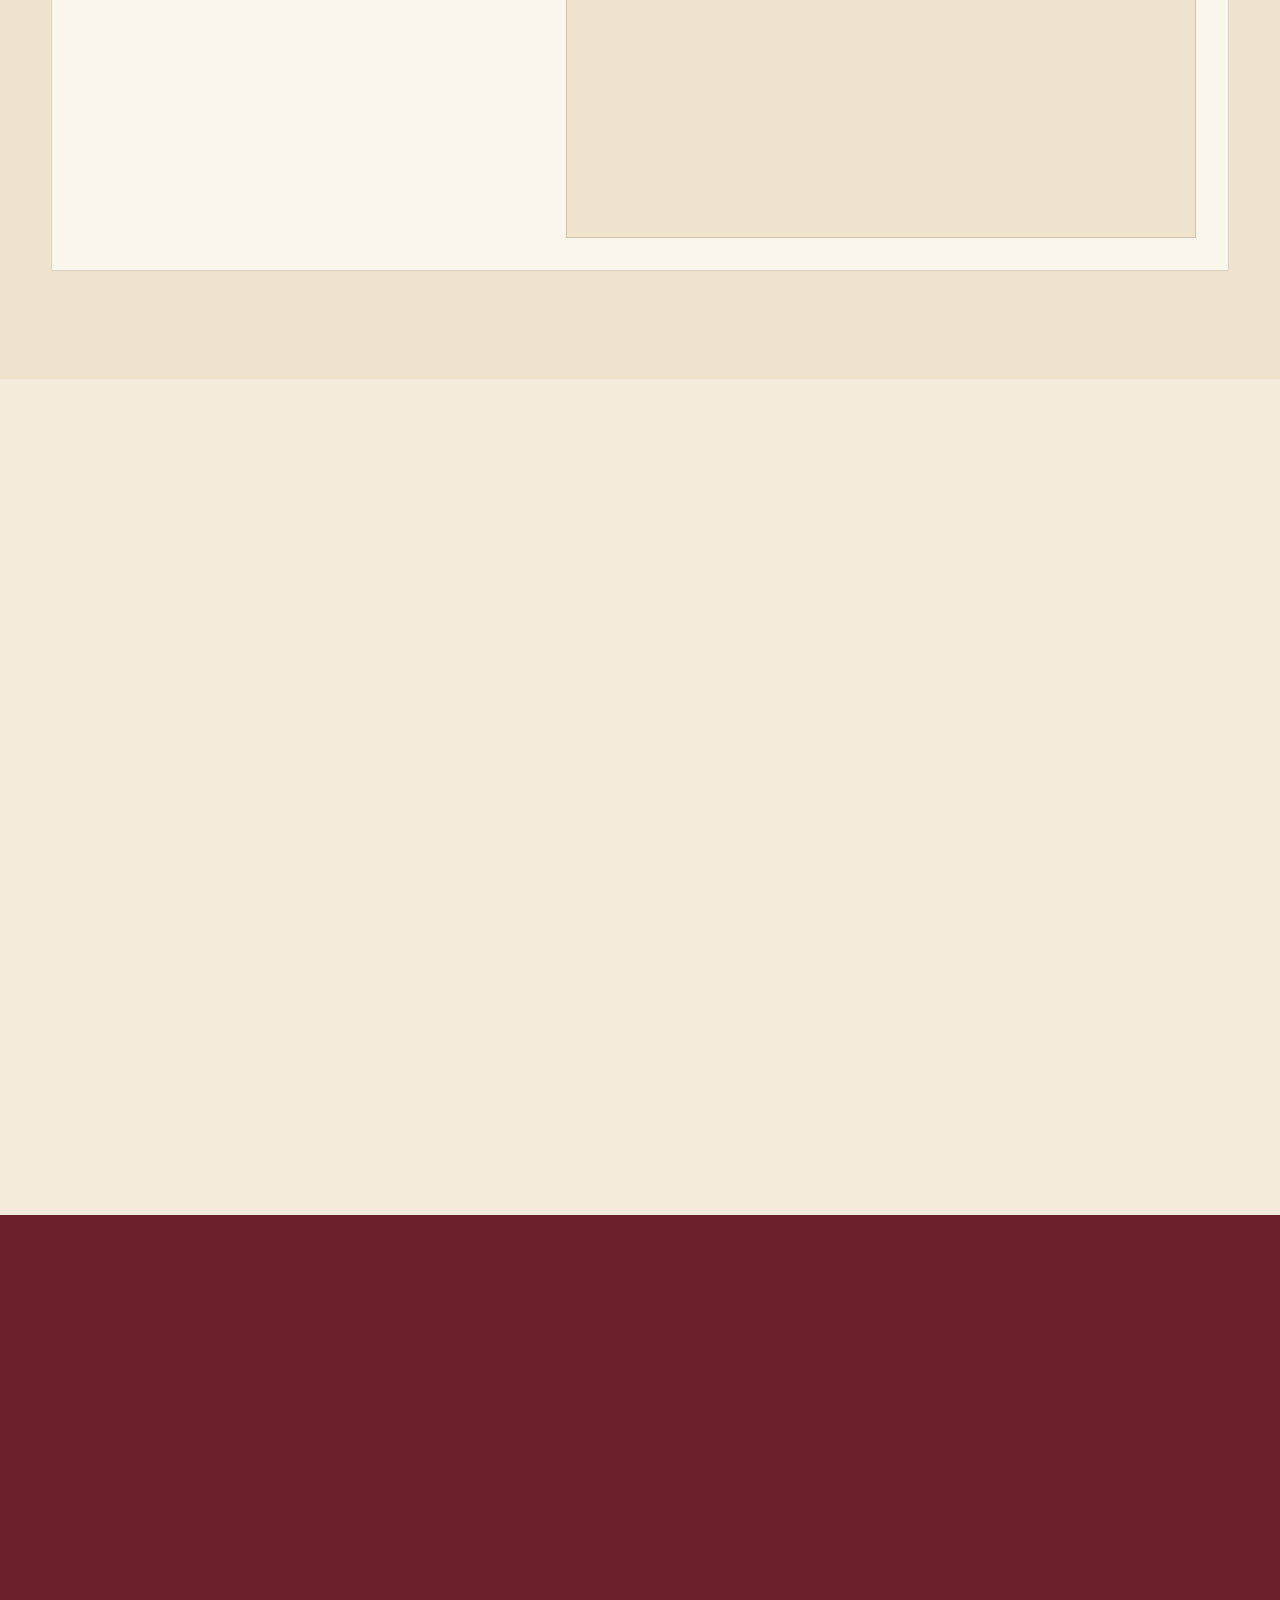
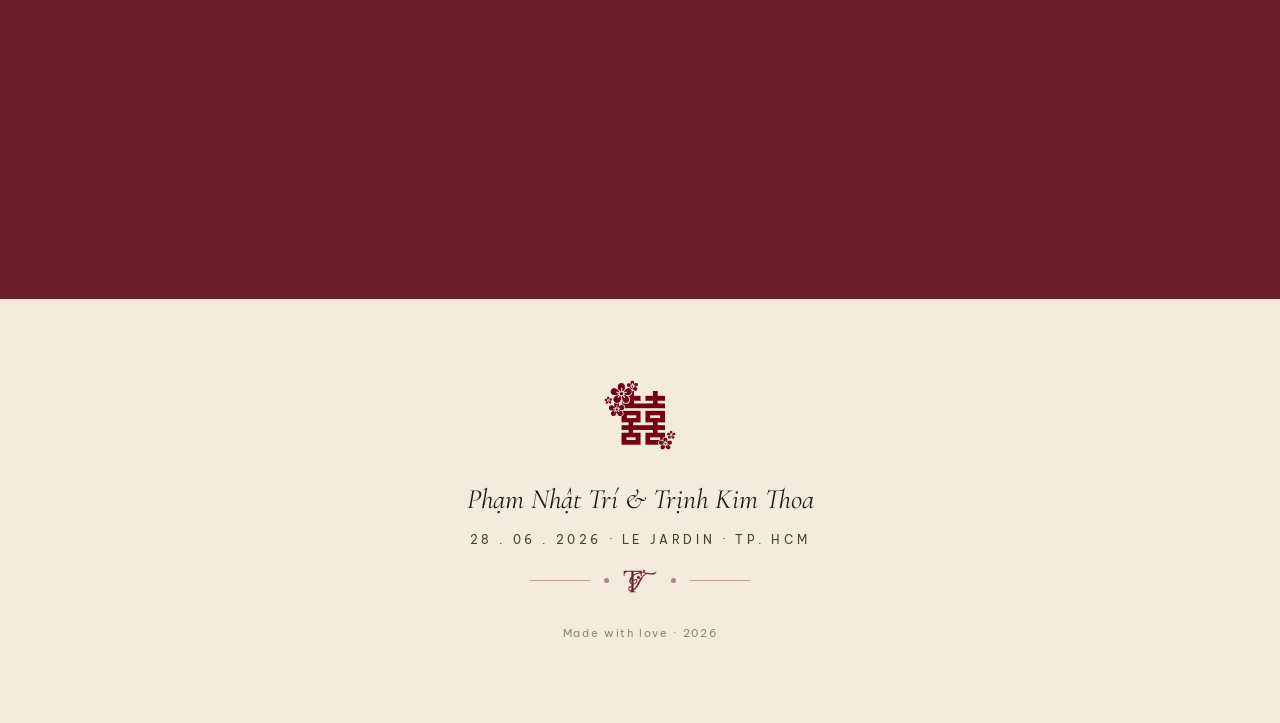
==== commit 1a3c4fb4: "feat: embed YouTube video for journey section" ====
--- a/site/index.html
+++ b/site/index.html
@@ -406,9 +406,8 @@
           </div>
         </div>
         <div class="reveal reveal-delay-1 journey__video">
-          <!-- TODO: Thay YOUTUBE_VIDEO_ID bằng ID video YouTube khi có -->
           <iframe
-            src="https://www.youtube.com/embed/YOUTUBE_VIDEO_ID?rel=0"
+            src="https://www.youtube.com/embed/N-6eEYC3geA?rel=0"
             title="Hành trình bên nhau · Phạm Nhật Trí & Trịnh Kim Thoa"
             allow="
               accelerometer;
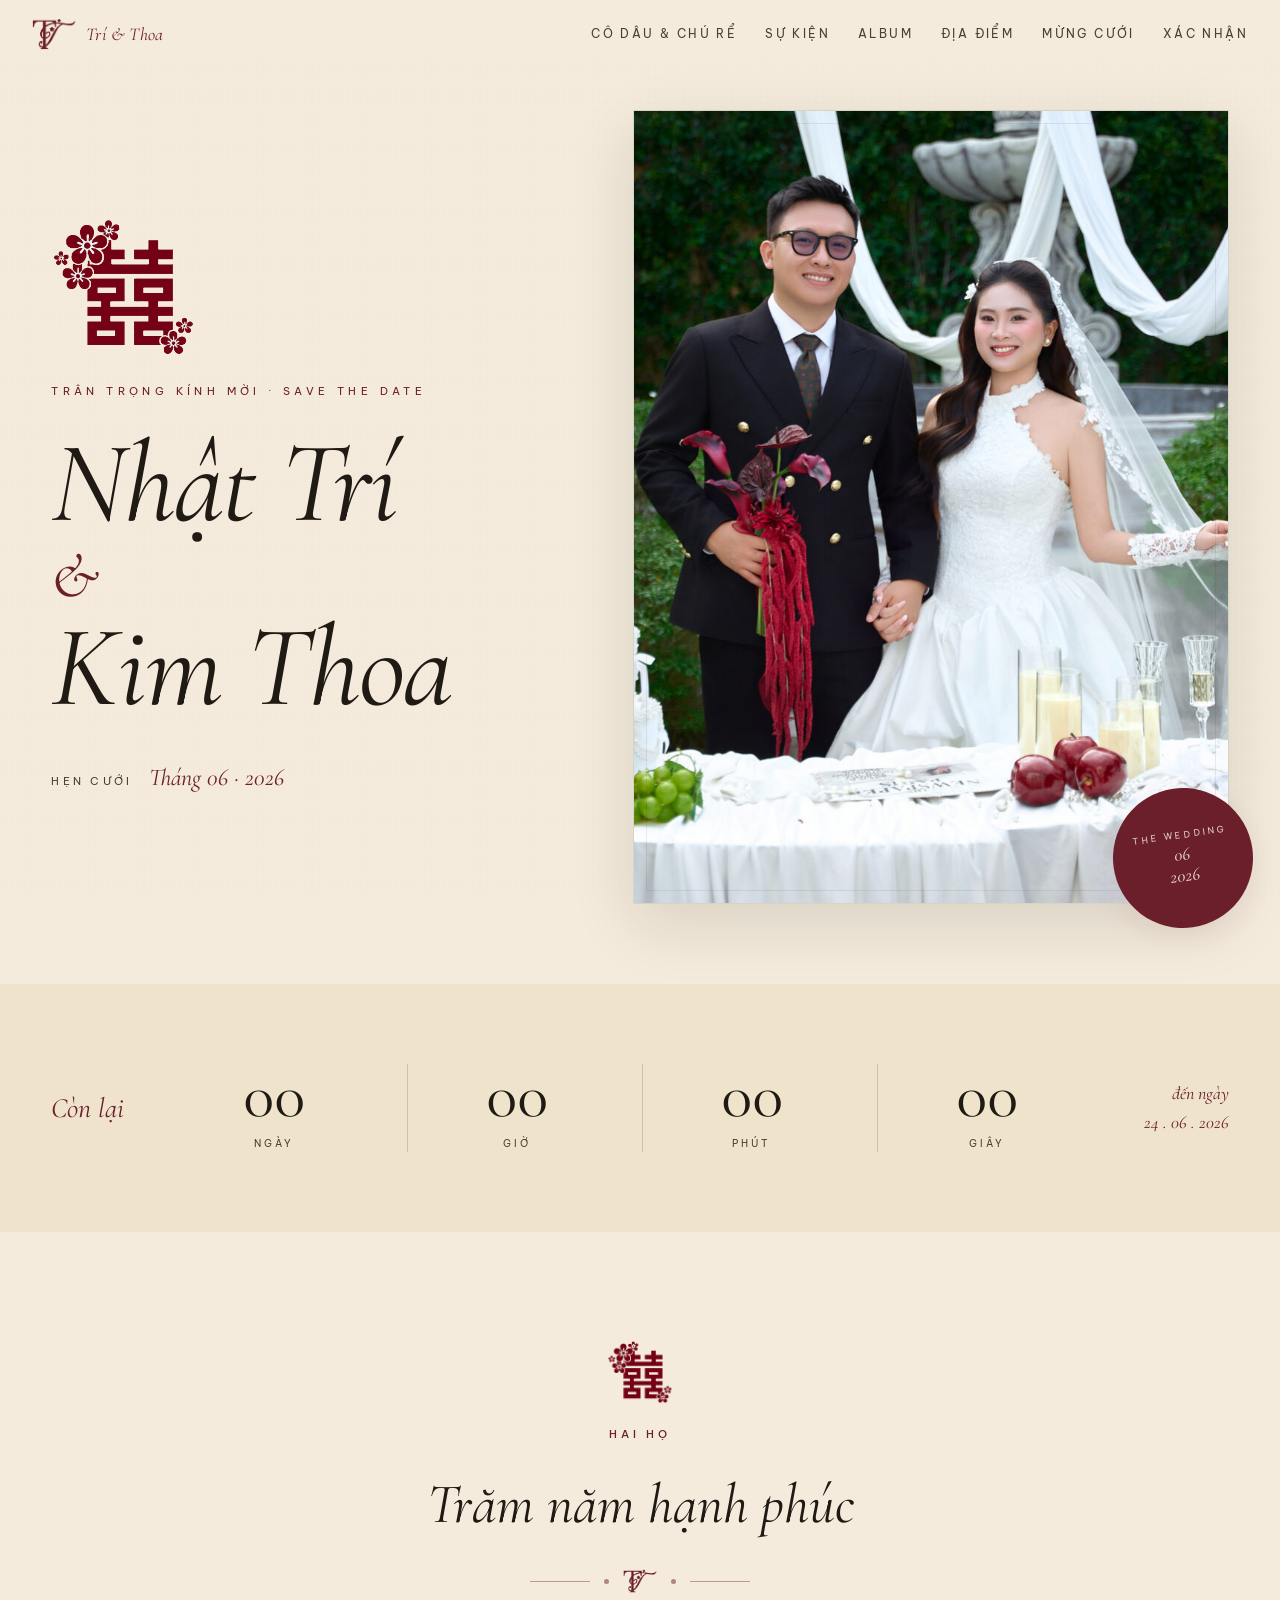
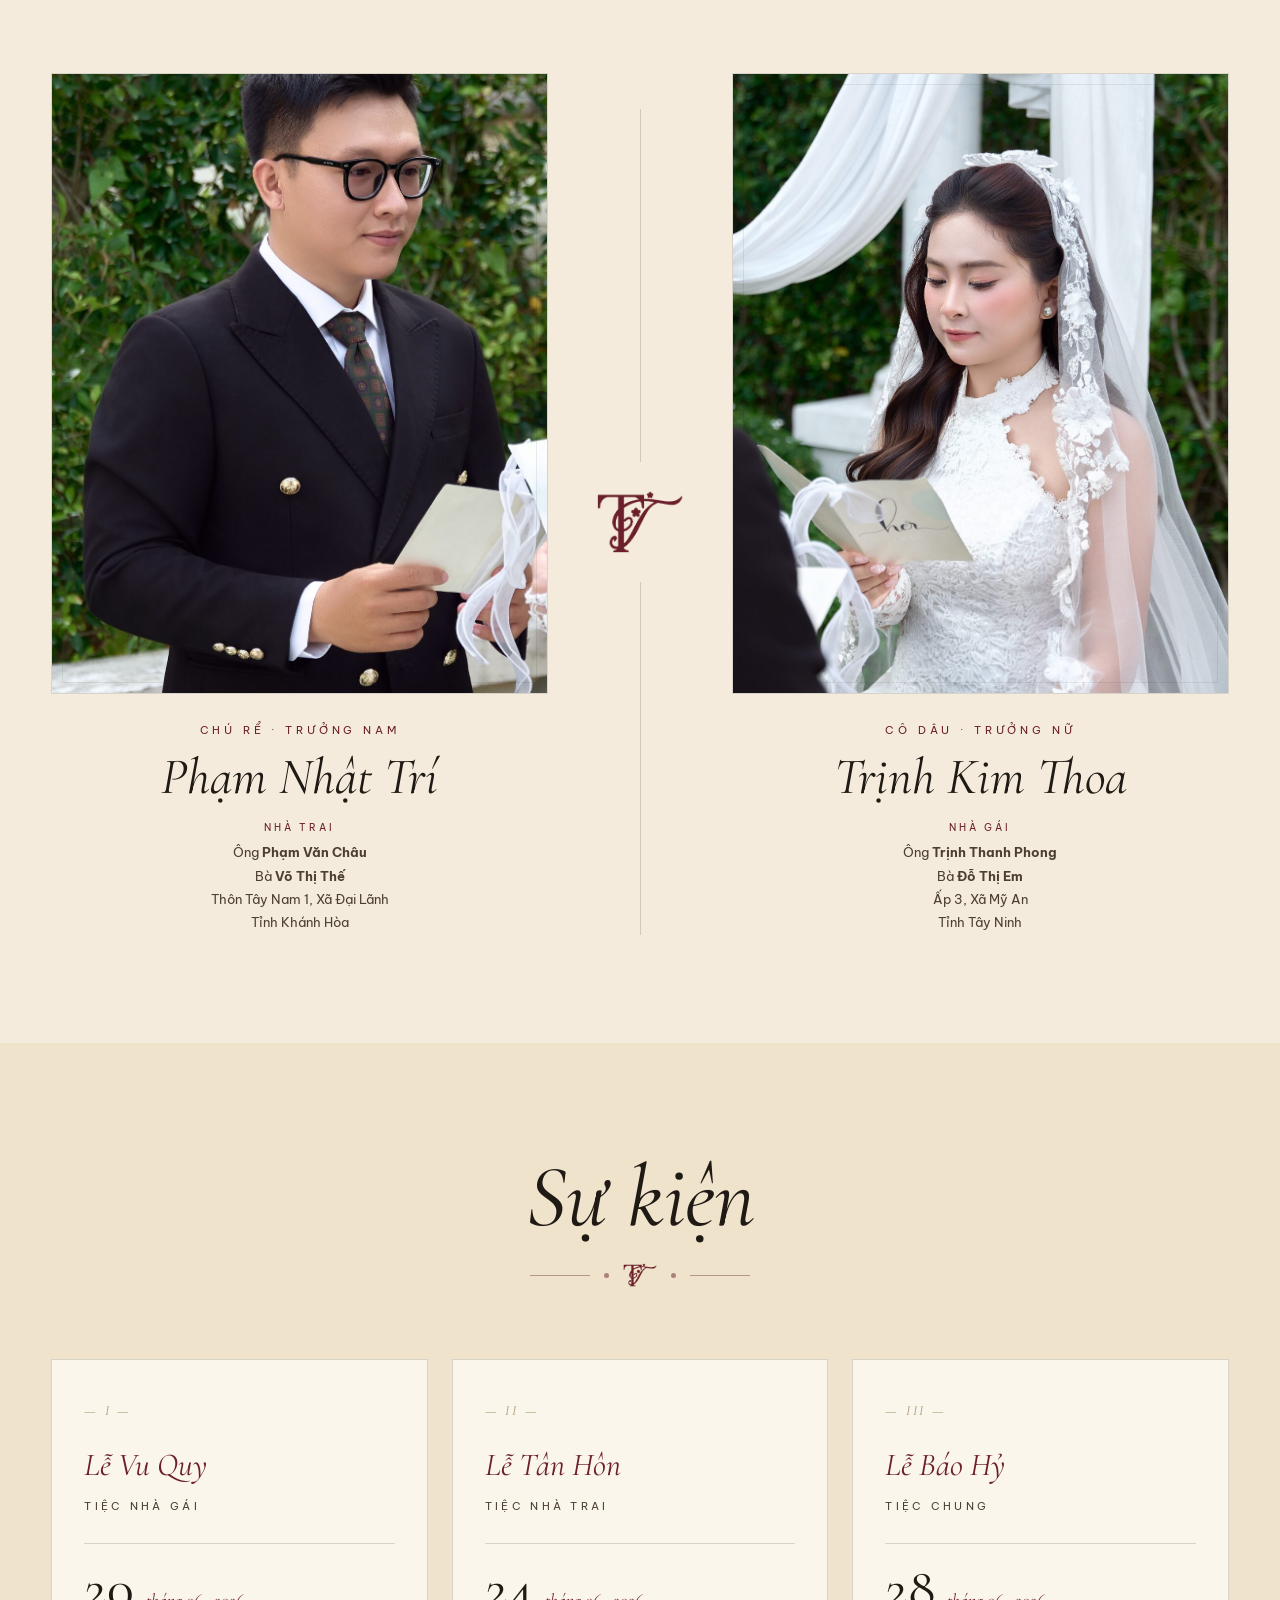
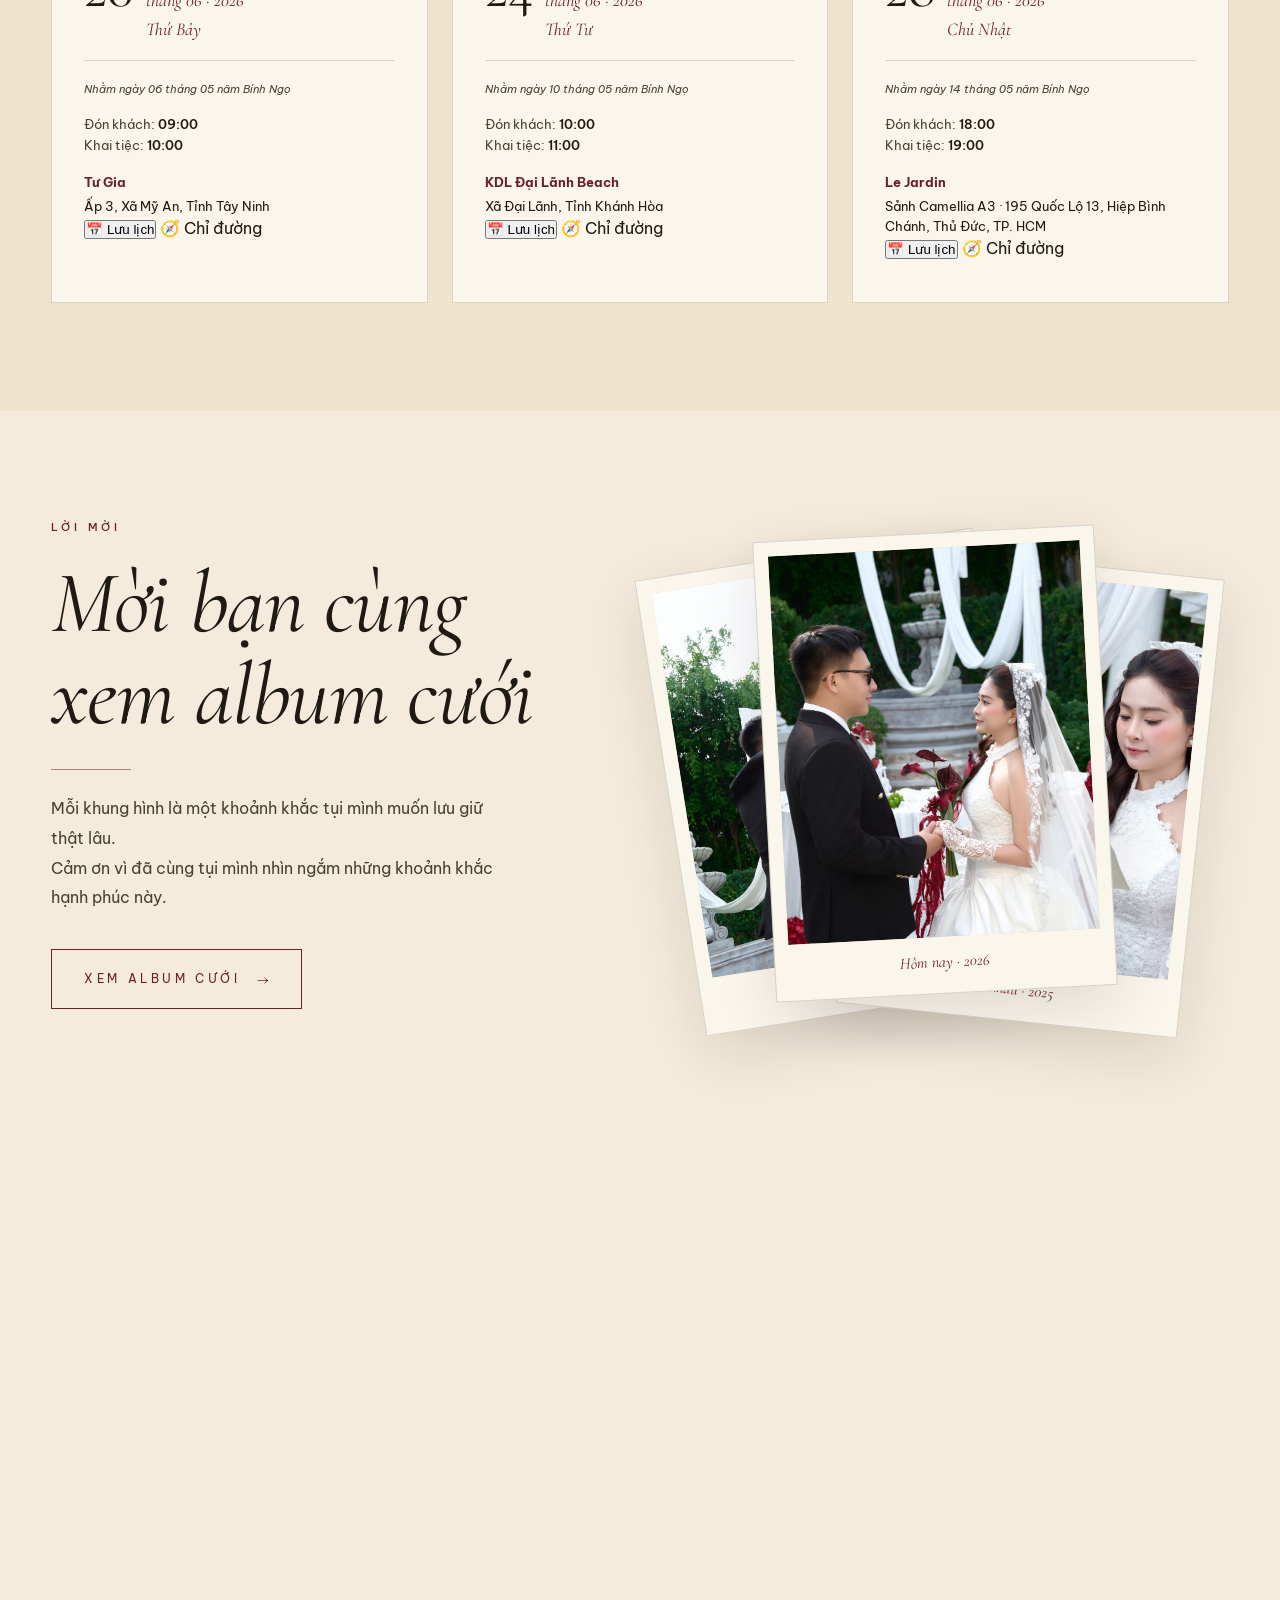
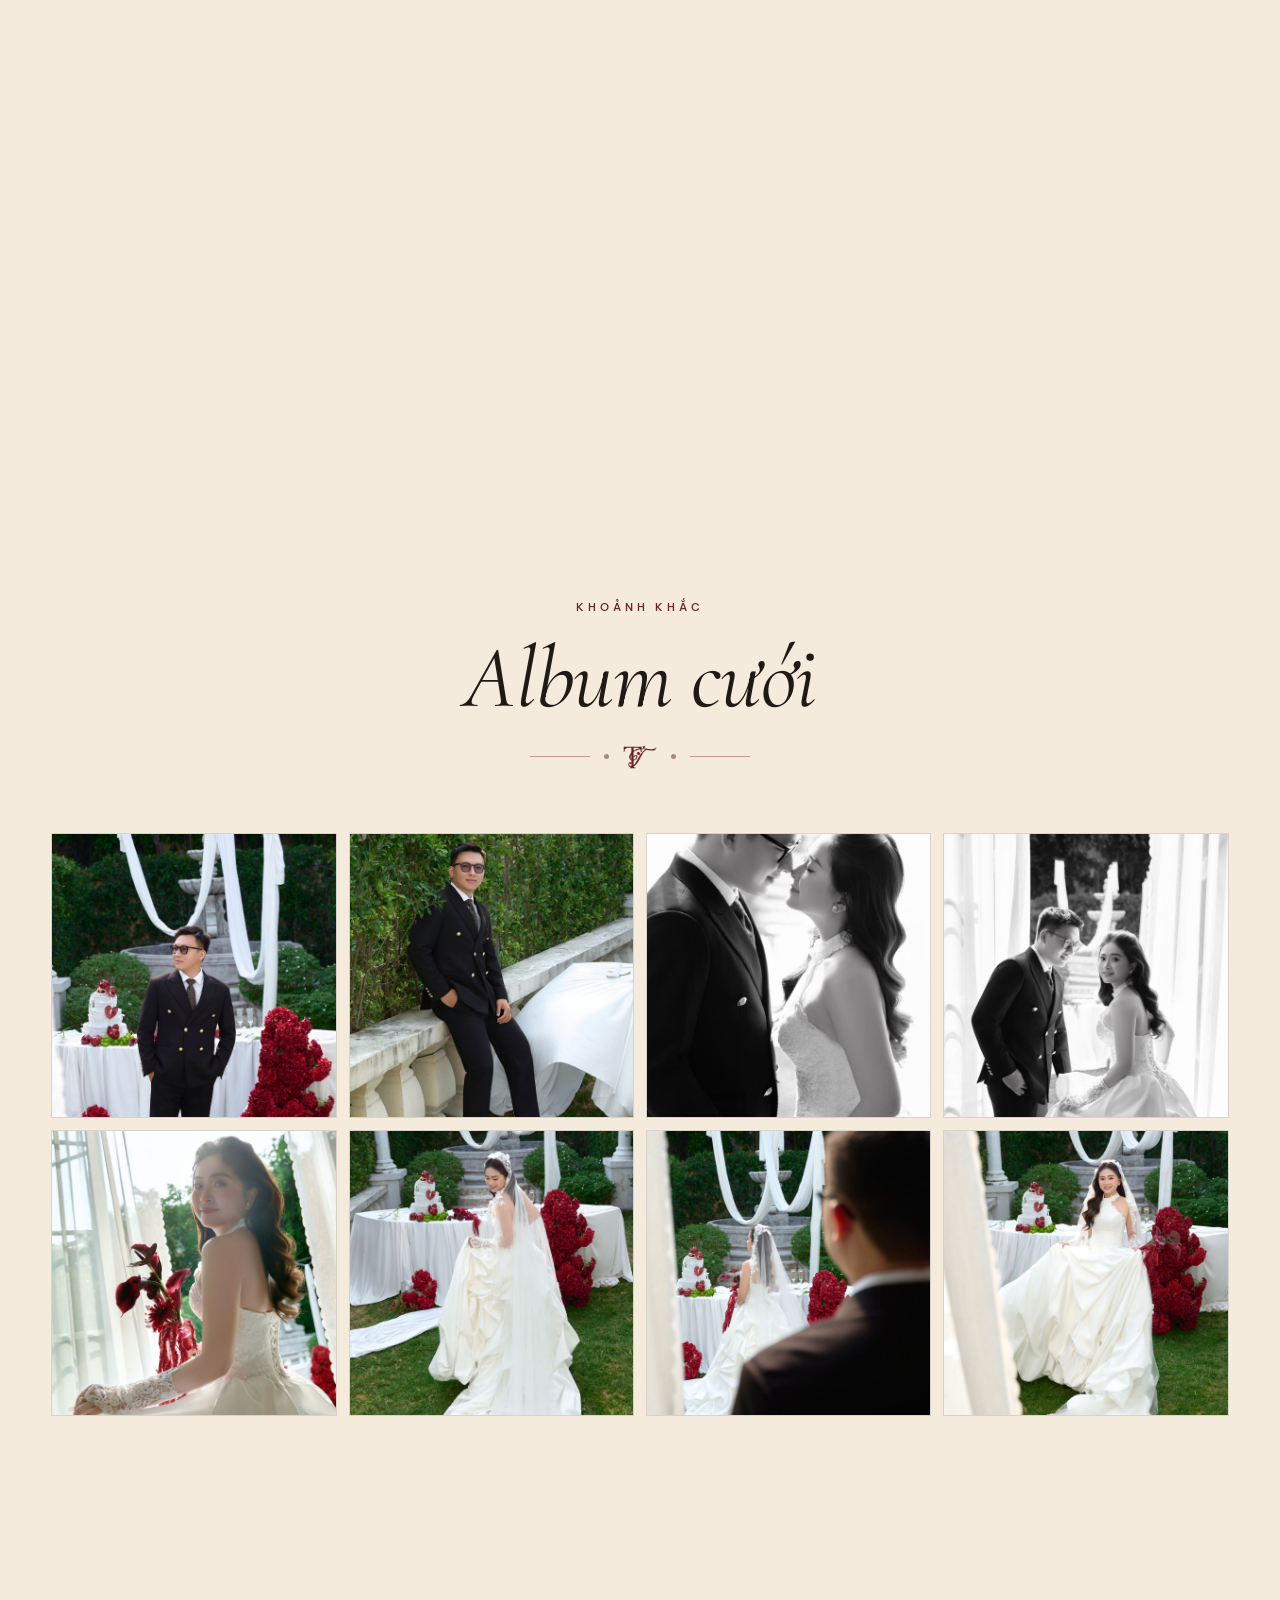
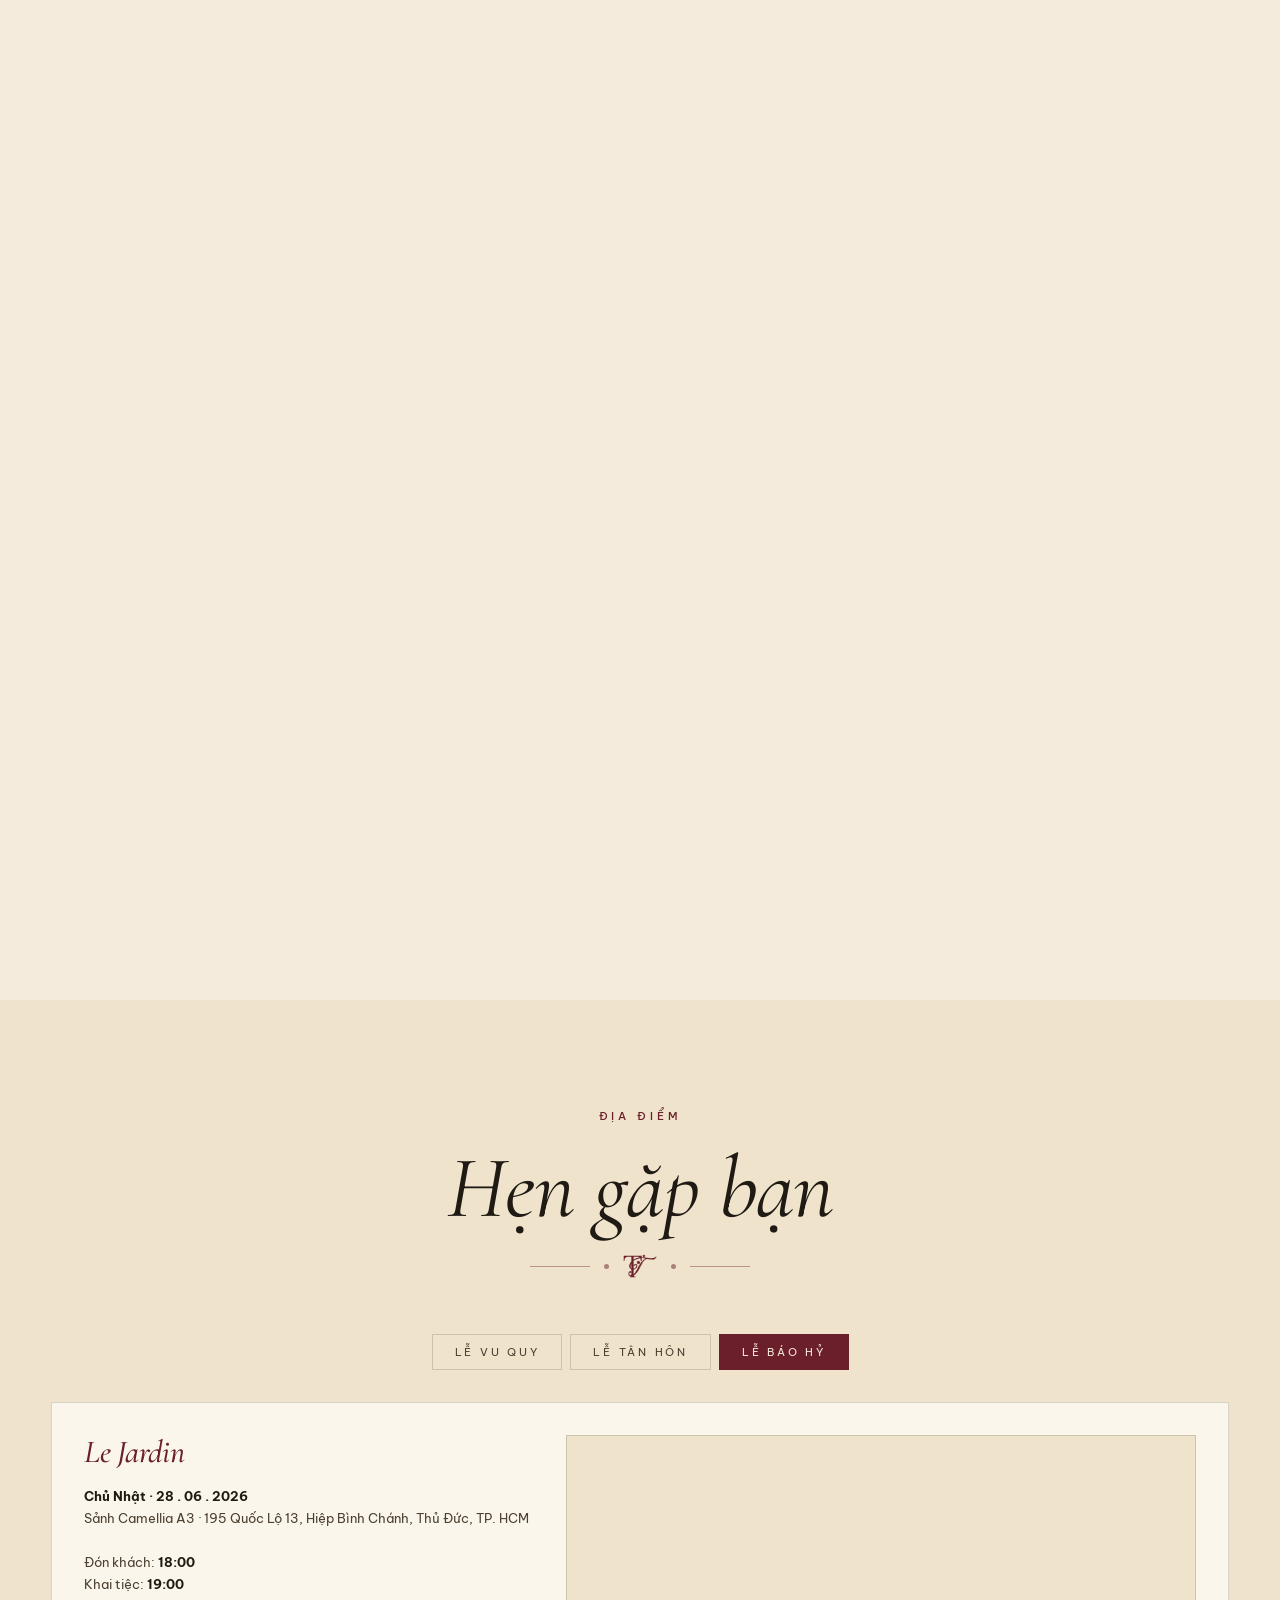
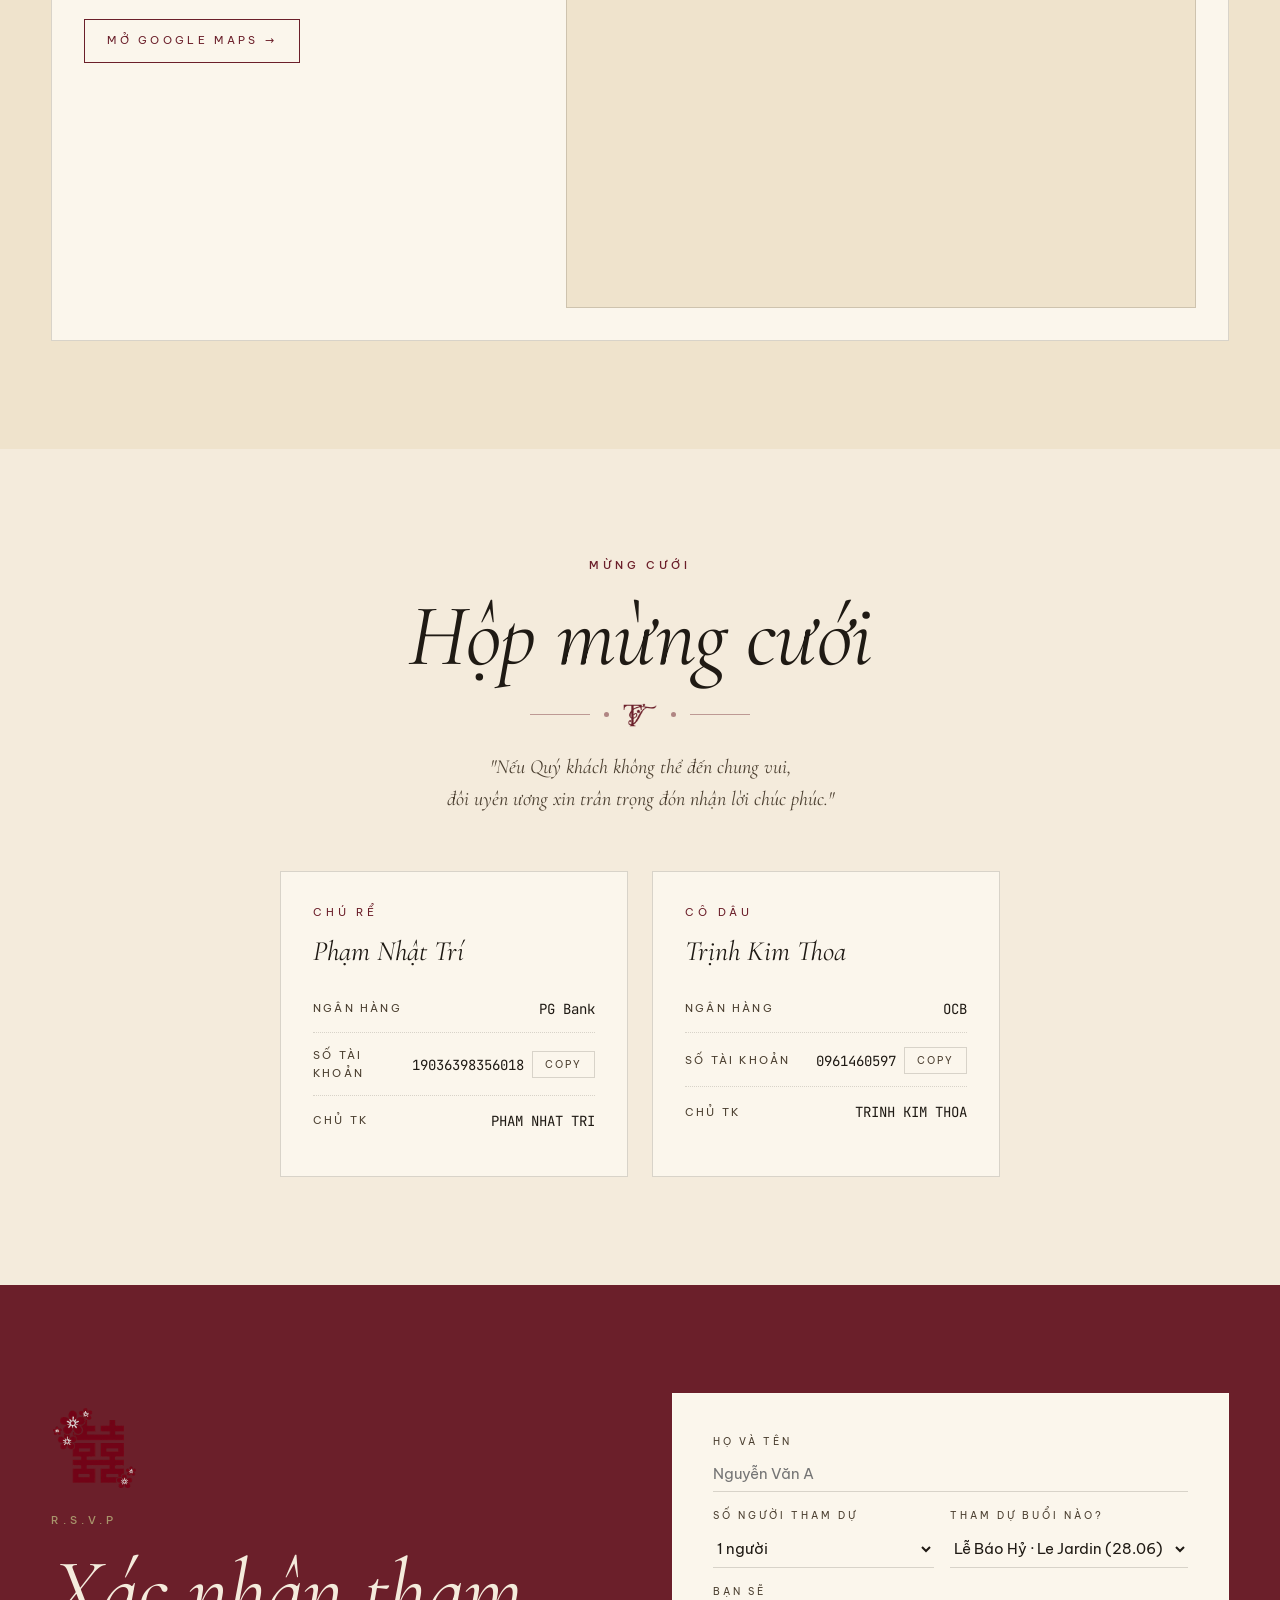
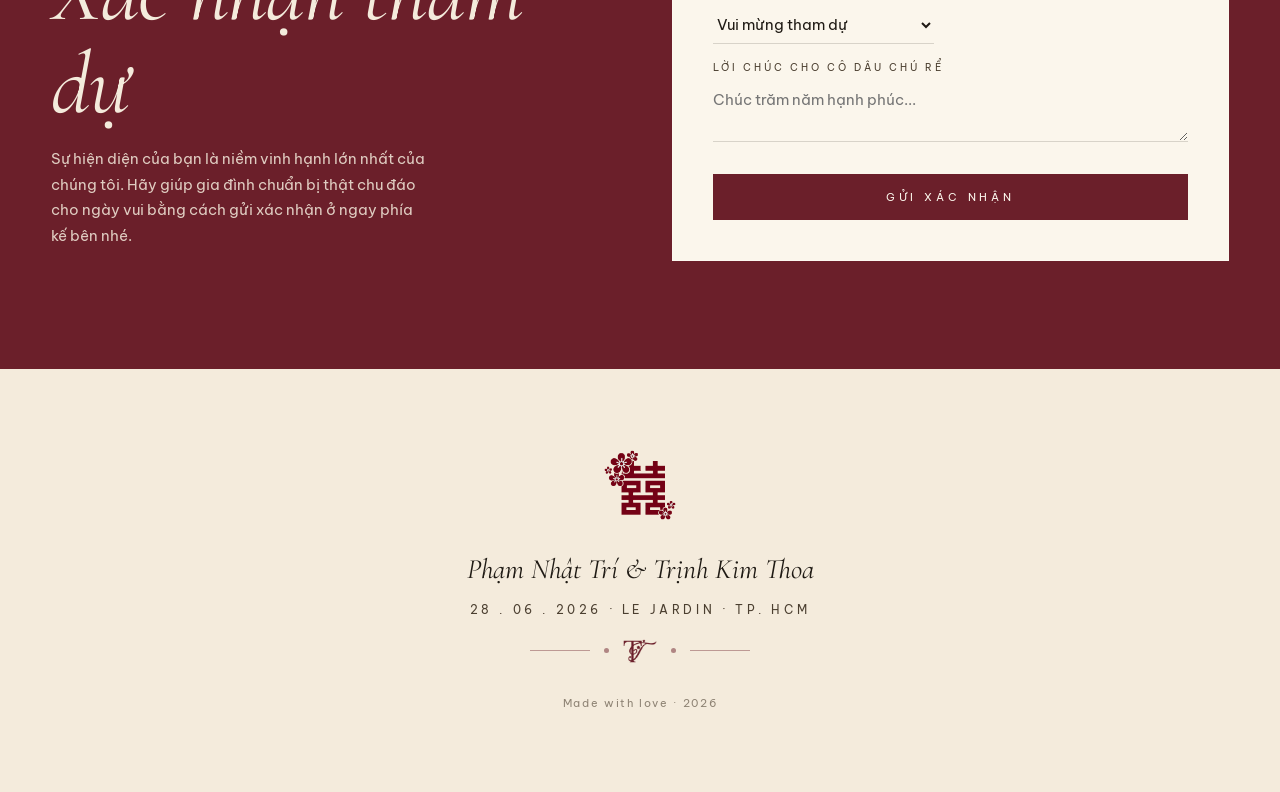
==== commit 9315b1f0: "fix(mobile): restore hero image and clean couple divider lines - Force width:100% on .hero__visual s" ====
--- a/site/index.html
+++ b/site/index.html
@@ -173,7 +173,7 @@
             <span class="line"></span>
             <img
               class="couple__divider-logo"
-              src="assets/logo-mark.jpg"
+              src="assets/logo-tt.png"
               alt="T &amp; T"
             />
             <span class="line"></span>
--- a/site/styles.css
+++ b/site/styles.css
@@ -266,7 +266,7 @@
 }
 .hero__inner {
   display: grid;
-  grid-template-columns: 1.05fr 1fr;
+  grid-template-columns: 1fr 1.15fr;
   gap: 64px;
   align-items: center;
   width: 100%;
@@ -339,6 +339,9 @@
   background: var(--bg-card);
   box-shadow: var(--shadow-lg);
   overflow: hidden;
+}
+.hero__photo-frame .img-slot > img {
+  object-position: 55% center;
 }
 .hero__photo-frame::after {
   content: "";
@@ -384,6 +387,7 @@
     gap: 40px;
   }
   .hero__visual {
+    width: 100%;
     aspect-ratio: 4/5;
     max-width: 420px;
     margin-inline: auto;
@@ -555,10 +559,6 @@
   width: 88px;
   height: 88px;
   object-fit: contain;
-  border-radius: 50%;
-  background: var(--paper, #fbf6ec);
-  padding: 6px;
-  box-shadow: 0 2px 12px rgba(0, 0, 0, 0.06);
 }
 @media (max-width: 880px) {
   .couple__divider-logo {
@@ -578,6 +578,8 @@
     width: auto;
     height: 1px;
     min-width: 80px;
+    min-height: 0;
+    flex: 1;
   }
 }
 
@@ -1681,10 +1683,11 @@
     justify-content: center;
     font-size: 14px;
   }
-  .hero__photo-frame {
+  .hero__visual {
+    width: 100%;
+    aspect-ratio: 4 / 5;
     max-width: 78vw;
-    margin: 0 auto;
-    aspect-ratio: 4 / 5;
+    margin-inline: auto;
   }
   .hero__stamp {
     display: none;
